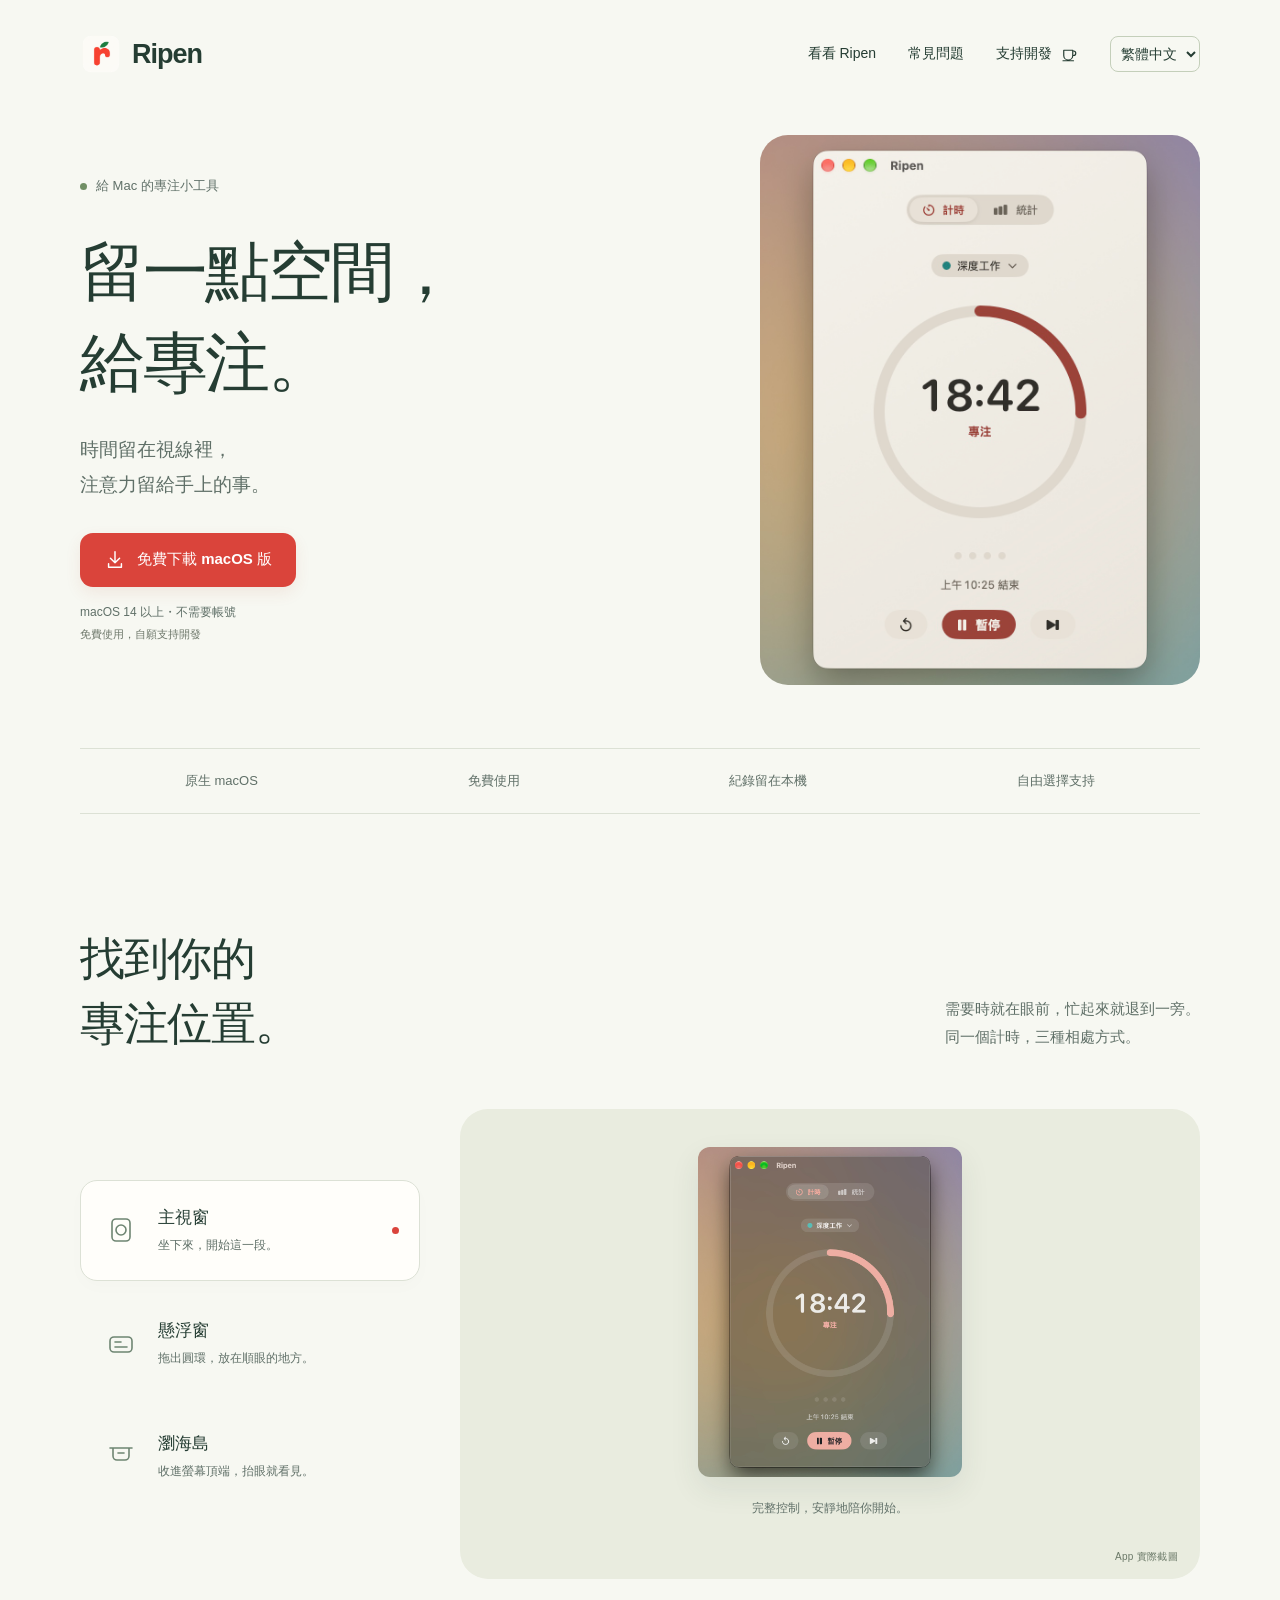
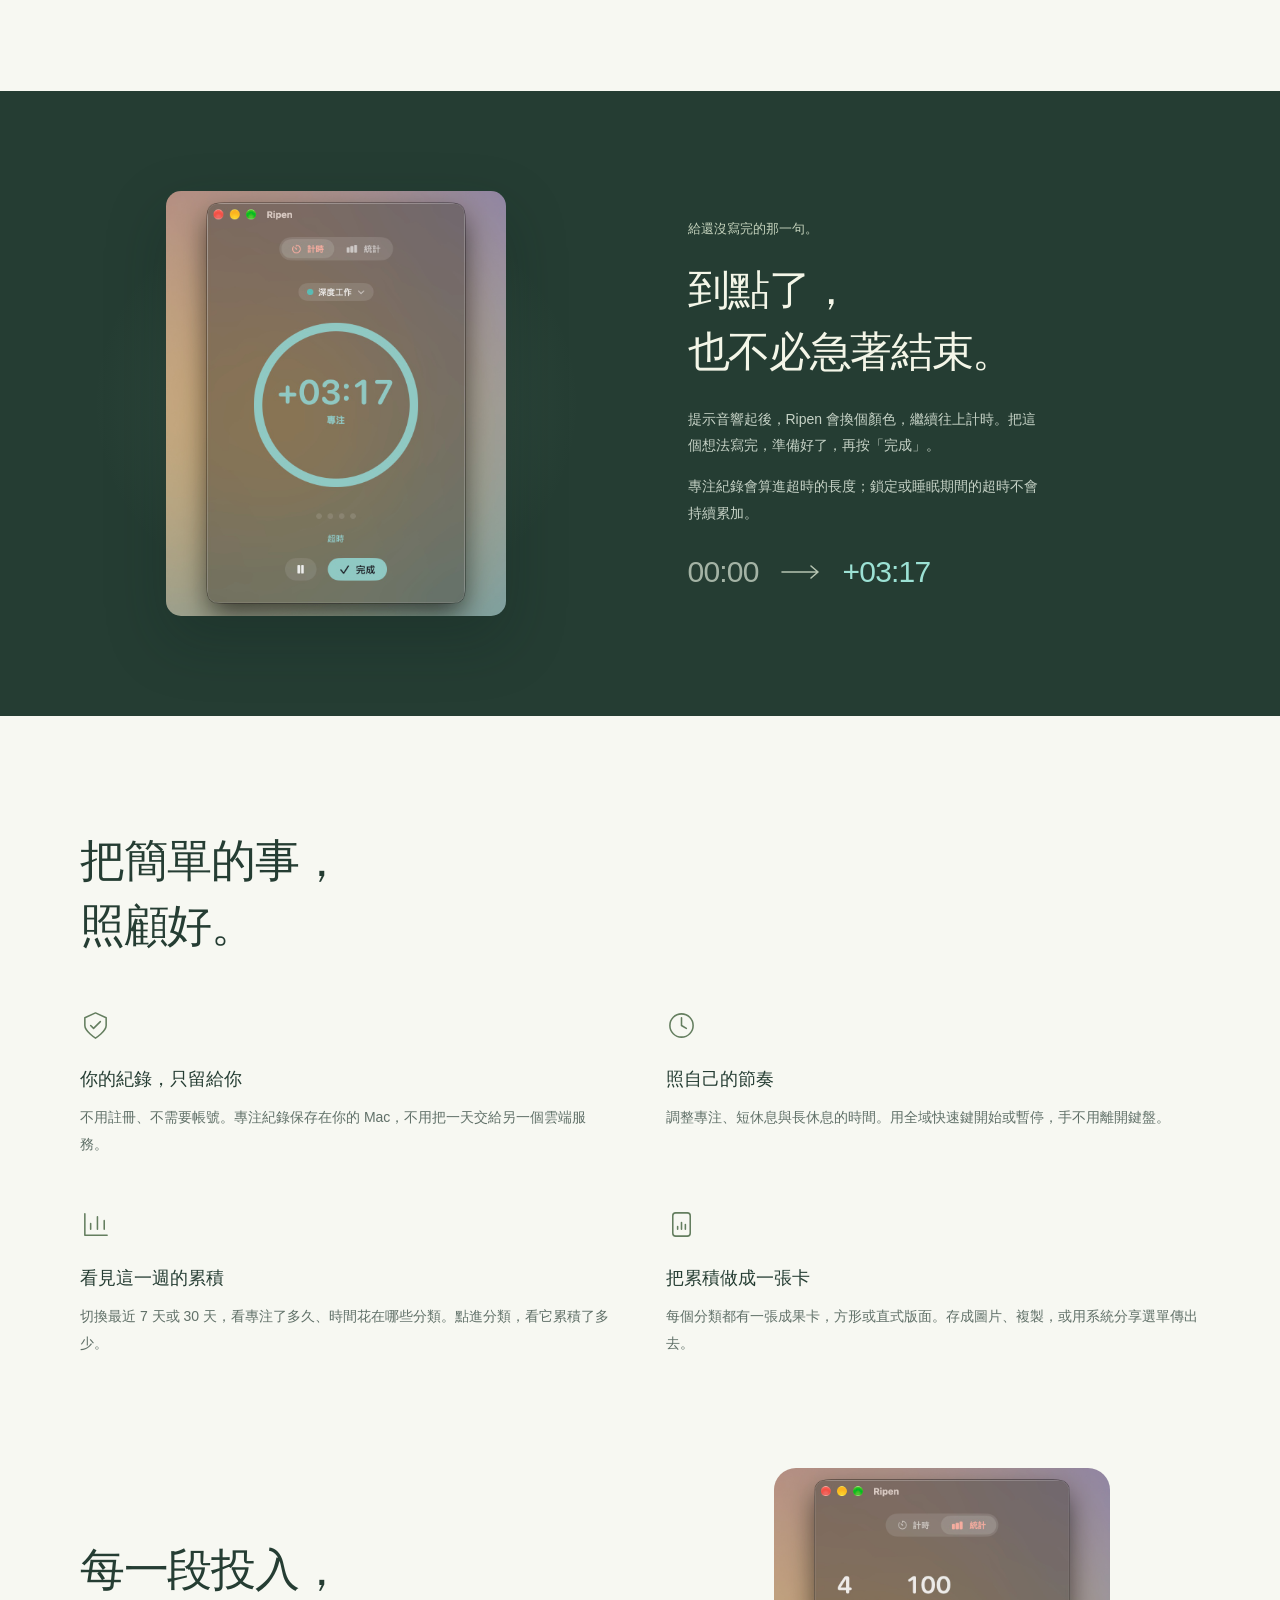
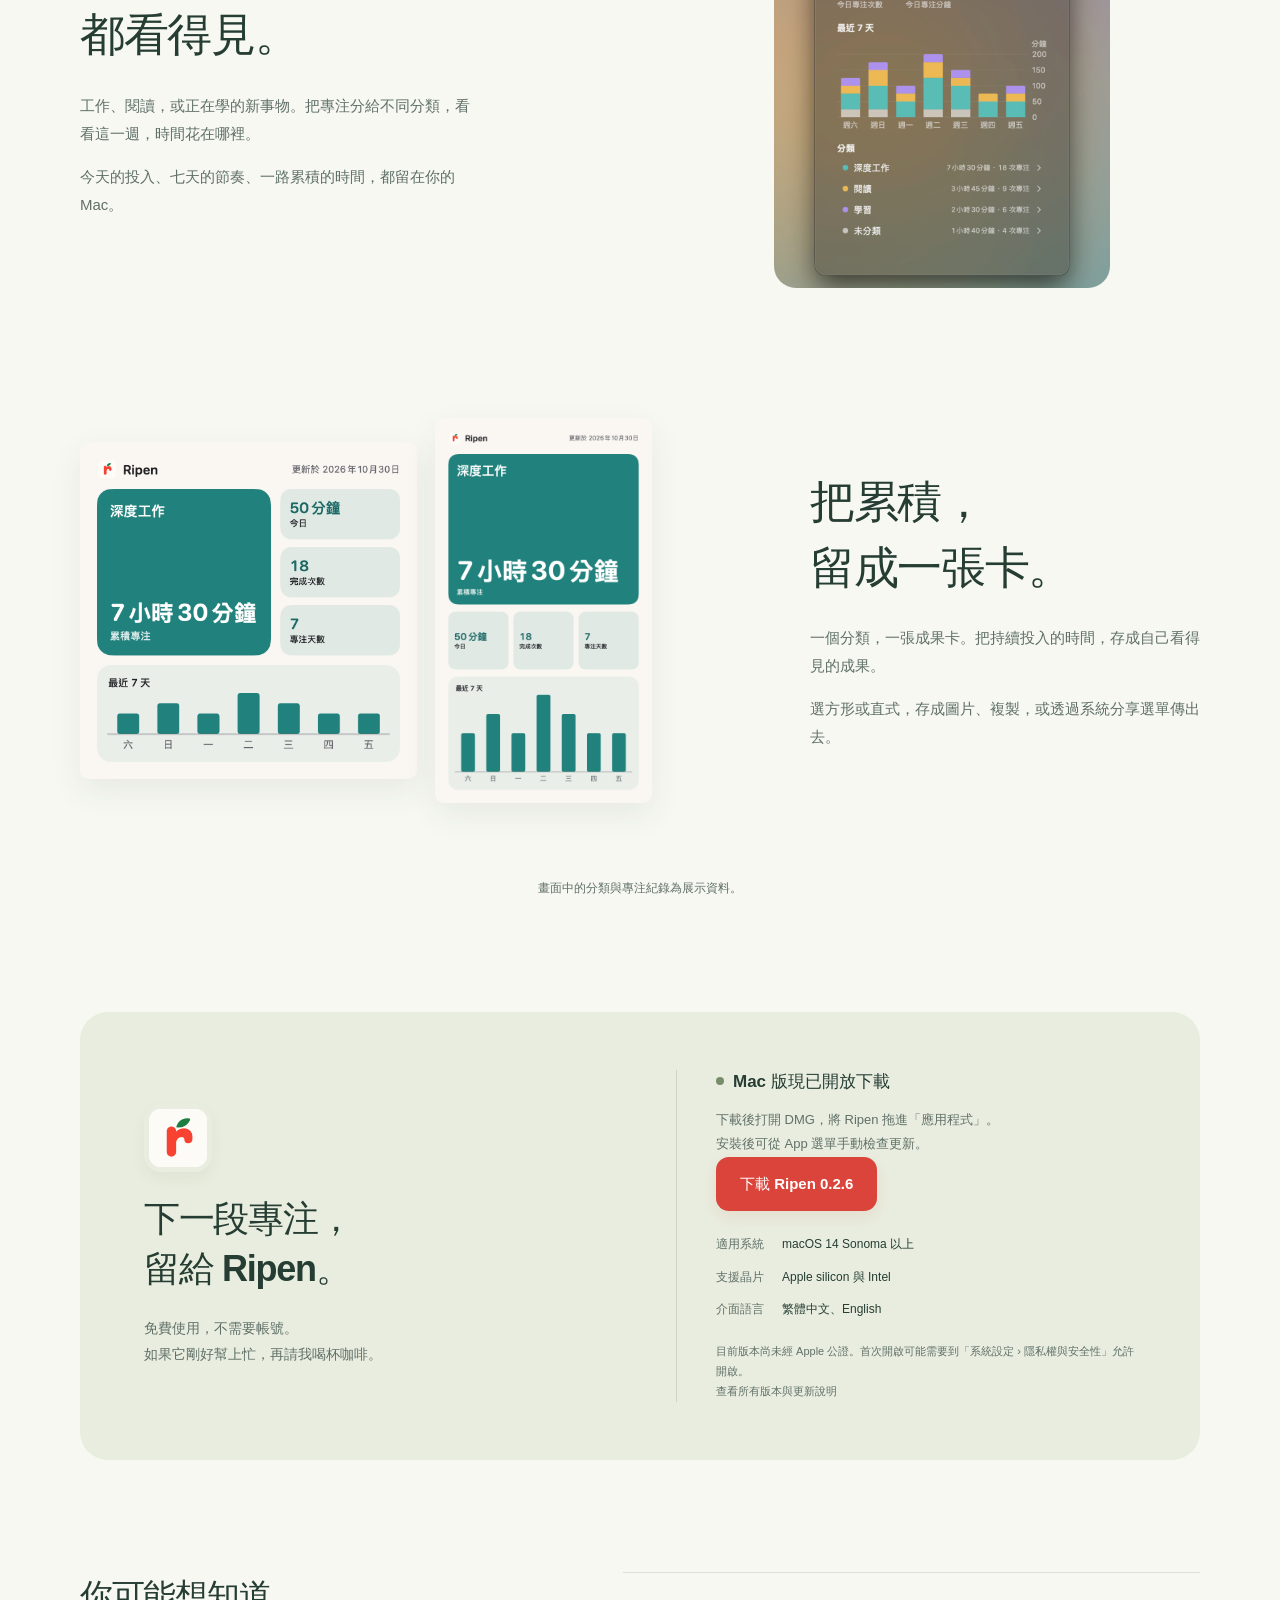
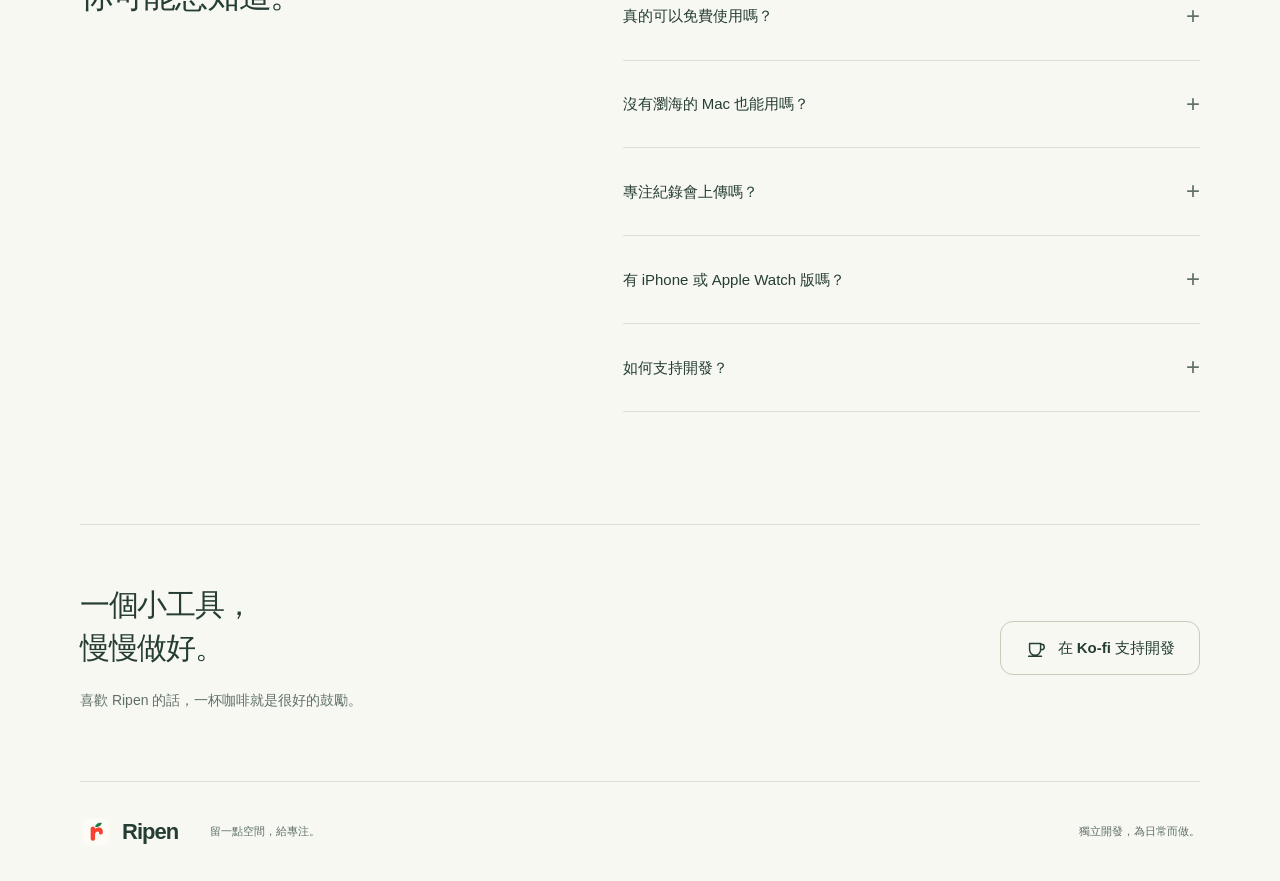
==== website/index.html @ 15fbf6da "chore: release 0.2.6" ====
<!doctype html>
<html lang="zh-Hant">
<head>
  <meta charset="utf-8">
  <meta name="viewport" content="width=device-width, initial-scale=1">
  <meta name="theme-color" content="#f7f8f2">
  <meta name="description" content="Ripen 是原生 macOS 番茄鐘。收進瀏海、拖成懸浮窗，到點後繼續專注。免費使用，不需要帳號，專注紀錄留在你的 Mac。">
  <title>Ripen — 留一點空間，給專注。</title>
  <link rel="icon" type="image/png" href="assets/app-icon.png">
  <link rel="stylesheet" href="styles.css">
  <script src="script.js" defer></script>
</head>
<body>
  <a class="skip-link" href="#main">跳至主要內容</a>
  <header class="site-header wrap">
    <a class="brand" href="#" aria-label="Ripen 首頁"><img src="assets/app-icon.png" alt="" width="42" height="42"><span>Ripen</span></a>
    <nav aria-label="主要導覽">
      <a href="#experience">看看 Ripen</a>
      <a href="#questions">常見問題</a>
      <a class="nav-support" href="https://ko-fi.com/latteine1217" target="_blank" rel="noopener noreferrer">支持開發<span class="sr-only">（另開分頁）</span><svg viewBox="0 0 24 24" aria-hidden="true"><path d="M5 7h12v7a6 6 0 0 1-12 0V7Zm12 1h1a3 3 0 1 1 0 6h-1M4 21h14"/></svg></a>
      <label class="language-picker" hidden><span class="sr-only">語言</span><select id="language-select" aria-label="語言"><option value="zh-Hant" lang="zh-Hant">繁體中文</option><option value="en" lang="en">English</option></select></label>
    </nav>
  </header>

  <main id="main">
    <section class="hero wrap" aria-labelledby="hero-title">
      <div class="hero-copy">
        <p class="availability"><span aria-hidden="true"></span>給 Mac 的專注小工具</p>
        <h1 id="hero-title">留一點空間，<br>給專注。</h1>
        <p class="hero-description">時間留在視線裡，<br>注意力留給手上的事。</p>
        <a class="button button-primary" href="#download"><svg viewBox="0 0 24 24" aria-hidden="true"><path d="M12 3v12m-5-5 5 5 5-5M5 16v4h14v-4"/></svg>免費下載 macOS 版</a>
        <p class="hero-note">macOS 14 以上・不需要帳號<br><span>免費使用，自願支持開發</span></p>
      </div>
      <div class="hero-scene" aria-label="Ripen 暖瓷白主視窗實際截圖">
        <img class="hero-app" src="assets/main-white.jpg" data-src-en="assets/en/main-white.jpg" width="960" height="1200" alt="Ripen 暖瓷白主視窗：圓環顯示剩餘專注時間，可暫停與切換階段" fetchpriority="high">
      </div>
    </section>

    <div class="quiet-facts wrap" aria-label="產品特色摘要">
      <span>原生 macOS</span><span>免費使用</span><span>紀錄留在本機</span><span>自由選擇支持</span>
    </div>

    <section class="experience wrap section-space" id="experience" aria-labelledby="experience-title">
      <div class="section-heading">
        <h2 id="experience-title">找到你的<br>專注位置。</h2>
        <p>需要時就在眼前，忙起來就退到一旁。<br>同一個計時，三種相處方式。</p>
      </div>
      <div class="mode-layout">
        <div class="mode-choices" role="tablist" aria-label="切換計時形態" aria-orientation="vertical">
          <button class="mode-tab" id="tab-main" type="button" role="tab" aria-selected="true" aria-controls="panel-main" tabindex="0"><span class="mode-symbol" aria-hidden="true"><svg viewBox="0 0 28 28"><rect x="5" y="3" width="18" height="22" rx="4"/><circle cx="14" cy="14" r="5"/></svg></span><span><strong>主視窗</strong><small>坐下來，開始這一段。</small></span><span class="tab-dot" aria-hidden="true"></span></button>
          <button class="mode-tab" id="tab-floating" type="button" role="tab" aria-selected="false" aria-controls="panel-floating" tabindex="-1"><span class="mode-symbol" aria-hidden="true"><svg viewBox="0 0 28 28"><rect x="3" y="7" width="22" height="15" rx="4"/><path d="M8 12h6m-6 5h12"/></svg></span><span><strong>懸浮窗</strong><small>拖出圓環，放在順眼的地方。</small></span><span class="tab-dot" aria-hidden="true"></span></button>
          <button class="mode-tab" id="tab-notch" type="button" role="tab" aria-selected="false" aria-controls="panel-notch" tabindex="-1"><span class="mode-symbol" aria-hidden="true"><svg viewBox="0 0 28 28"><path d="M3 5h22M6 5v8a4 4 0 0 0 4 4h8a4 4 0 0 0 4-4V5"/><path d="M11 10h6"/></svg></span><span><strong>瀏海島</strong><small>收進螢幕頂端，抬眼就看見。</small></span><span class="tab-dot" aria-hidden="true"></span></button>
        </div>
        <div class="mode-stage">
          <div class="mode-panel" id="panel-main" role="tabpanel" aria-labelledby="tab-main" tabindex="0"><img src="assets/main.jpg" data-src-en="assets/en/main.jpg" alt="Main window：主視窗圓環計時與暫停按鈕" width="960" height="1200" loading="lazy"><p>完整控制，安靜地陪你開始。</p></div>
          <div class="mode-panel" id="panel-floating" role="tabpanel" aria-labelledby="tab-floating" tabindex="0" hidden><img src="assets/floating.jpg" data-src-en="assets/en/floating.jpg" alt="Floating window：置頂懸浮窗顯示時間、進度與操作按鈕" width="880" height="640" loading="lazy"><p>永遠置頂，三種尺寸，記得你放的位置。</p></div>
          <div class="mode-panel" id="panel-notch" role="tabpanel" aria-labelledby="tab-notch" tabindex="0" hidden><img src="assets/notch.jpg" data-src-en="assets/en/notch.jpg" alt="Notch island：滑鼠移入後展開的瀏海島與計時控制" width="1600" height="440" loading="lazy"><p>移入展開控制，往下拉回主視窗。沒有瀏海也能用。</p></div>
          <span class="stage-label">App 實際截圖</span>
        </div>
      </div>
    </section>

    <section class="overtime-section" aria-labelledby="overtime-title">
      <div class="overtime-layout wrap">
        <div class="overtime-art"><img src="assets/overtime.jpg" data-src-en="assets/en/overtime.jpg" width="960" height="1200" alt="Overtime：專注到點後，以青綠色 +03:17 繼續計時" loading="lazy"></div>
        <div class="overtime-copy"><p class="small-note">給還沒寫完的那一句。</p><h2 id="overtime-title">到點了，<br>也不必急著結束。</h2><p>提示音響起後，Ripen 會換個顏色，繼續往上計時。把這個想法寫完，準備好了，再按「完成」。</p><p>專注紀錄會算進超時的長度；鎖定或睡眠期間的超時不會持續累加。</p><div class="overtime-example" aria-label="倒數到零後進入超時"><span>00:00</span><svg viewBox="0 0 40 16" aria-hidden="true"><path d="M1 8h36m-7-6 7 6-7 6"/></svg><span>+03:17</span></div></div>
      </div>
    </section>

    <section class="details-section wrap section-space" aria-labelledby="details-title">
      <h2 id="details-title">把簡單的事，<br>照顧好。</h2>
      <div class="detail-grid">
        <article><svg class="detail-icon" viewBox="0 0 32 32" aria-hidden="true"><path d="M16 3 5 8v8c0 6 11 13 11 13s11-7 11-13V8L16 3Z"/><path d="m11 16 3 3 7-7"/></svg><h3>你的紀錄，只留給你</h3><p>不用註冊、不需要帳號。專注紀錄保存在你的 Mac，不用把一天交給另一個雲端服務。</p></article>
        <article><svg class="detail-icon" viewBox="0 0 32 32" aria-hidden="true"><circle cx="16" cy="16" r="12"/><path d="M16 8v8l5 3"/></svg><h3>照自己的節奏</h3><p>調整專注、短休息與長休息的時間。用全域快速鍵開始或暫停，手不用離開鍵盤。</p></article>
        <article><svg class="detail-icon" viewBox="0 0 32 32" aria-hidden="true"><path d="M5 5v22h23M11 21v-6m7 6V8m7 13v-9"/></svg><h3>看見這一週的累積</h3><p>切換最近 7 天或 30 天，看專注了多久、時間花在哪些分類。點進分類，看它累積了多少。</p></article>
        <article><svg class="detail-icon" viewBox="0 0 32 32" aria-hidden="true"><rect x="7" y="4" width="18" height="24" rx="3"/><path d="M12 21v-3m4 3v-7m4 7v-5"/></svg><h3>把累積做成一張卡</h3><p>每個分類都有一張成果卡，方形或直式版面。存成圖片、複製，或用系統分享選單傳出去。</p></article>
      </div>
    </section>

    <section class="project-gallery wrap section-space" aria-labelledby="projects-title">
      <div class="project-story">
        <div class="story-copy">
          <h2 id="projects-title">每一段投入，<br>都看得見。</h2>
          <p>工作、閱讀，或正在學的新事物。把專注分給不同分類，看看這一週，時間花在哪裡。</p>
          <p>今天的投入、七天的節奏、一路累積的時間，都留在你的 Mac。</p>
        </div>
        <div class="statistics-scene"><img src="assets/stats.jpg" data-src-en="assets/en/stats.jpg" width="960" height="1200" loading="lazy" alt="分類統計：依代表色呈現最近七天的專注；展示資料"></div>
      </div>
      <div class="recap-story">
        <div class="recap-scene" aria-label="方形與直式成果卡">
          <img class="recap-square" src="assets/recap-square.png" data-src-en="assets/en/recap-square.png" width="1080" height="1080" loading="lazy" alt="方形分類成果卡；展示資料">
          <img class="recap-portrait" src="assets/recap-portrait.png" data-src-en="assets/en/recap-portrait.png" width="1080" height="1920" loading="lazy" alt="直式分類成果卡；展示資料">
        </div>
        <div class="story-copy">
          <h2>把累積，<br>留成一張卡。</h2>
          <p>一個分類，一張成果卡。把持續投入的時間，存成自己看得見的成果。</p>
          <p>選方形或直式，存成圖片、複製，或透過系統分享選單傳出去。</p>
        </div>
      </div>
      <p class="gallery-note">畫面中的分類與專注紀錄為展示資料。</p>
    </section>

    <section class="download-section wrap" id="download" aria-labelledby="download-title">
      <div><img class="download-icon" src="assets/app-icon.png" alt="" width="80" height="80" loading="lazy"><h2 id="download-title">下一段專注，<br>留給 Ripen。</h2><p>免費使用，不需要帳號。<br>如果它剛好幫上忙，再請我喝杯咖啡。</p></div>
      <div class="download-info"><div class="download-status"><span aria-hidden="true"></span>Mac 版現已開放下載</div><p>下載後打開 DMG，將 Ripen 拖進「應用程式」。<br>安裝後可從 App 選單手動檢查更新。</p><a class="button button-primary" href="https://github.com/latteine1217/ripen/releases/download/v0.2.6/Ripen-0.2.6.dmg">下載 Ripen 0.2.6</a><dl><div><dt>適用系統</dt><dd>macOS 14 Sonoma 以上</dd></div><div><dt>支援晶片</dt><dd>Apple silicon 與 Intel</dd></div><div><dt>介面語言</dt><dd>繁體中文、English</dd></div></dl><p class="install-note">目前版本尚未經 Apple 公證。首次開啟可能需要到「系統設定 › 隱私權與安全性」允許開啟。</p><p class="install-note"><a href="https://github.com/latteine1217/ripen/releases">查看所有版本與更新說明</a></p></div>
    </section>

    <section class="faq-section wrap section-space" id="questions" aria-labelledby="faq-title">
      <h2 id="faq-title">你可能想知道。</h2>
      <div class="faq-list">
        <details><summary>真的可以免費使用嗎？</summary><p>可以。目前 Mac 版免費使用，沒有試用倒數，也不用先付款。Ko-fi 是自願支持，不會影響你使用 App。</p></details>
        <details><summary>沒有瀏海的 Mac 也能用嗎？</summary><p>可以。瀏海島會顯示在螢幕頂端中央；你也可以使用主視窗或置頂懸浮窗。</p></details>
        <details><summary>專注紀錄會上傳嗎？</summary><p>不會，紀錄保存在你的 Mac。目前沒有跨裝置同步。App 只有在你按「檢查更新」時才會連網查詢與下載版本。</p></details>
        <details><summary>有 iPhone 或 Apple Watch 版嗎？</summary><p>目前只有 Mac 版，手機與手錶版尚未提供。</p></details>
        <details><summary>如何支持開發？</summary><p>如果 Ripen 讓你的工作日順了一點，可以透過 <a href="https://ko-fi.com/latteine1217" target="_blank" rel="noopener noreferrer">Ko-fi 自願支持<span class="sr-only">（另開分頁）</span></a>。不支持也能完整使用目前的免費版本。</p></details>
      </div>
    </section>

    <section class="support-section wrap" aria-labelledby="support-title"><div><h2 id="support-title">一個小工具，<br>慢慢做好。</h2><p>喜歡 Ripen 的話，一杯咖啡就是很好的鼓勵。</p></div><a class="button button-support" href="https://ko-fi.com/latteine1217" target="_blank" rel="noopener noreferrer"><svg viewBox="0 0 24 24" aria-hidden="true"><path d="M5 7h12v7a6 6 0 0 1-12 0V7Zm12 1h1a3 3 0 1 1 0 6h-1M4 21h14"/></svg>在 Ko-fi 支持開發<span class="sr-only">（另開分頁）</span></a></section>
  </main>

  <footer class="site-footer wrap"><a class="brand" href="#" aria-label="回到 Ripen 首頁"><img src="assets/app-icon.png" alt="" width="32" height="32"><span>Ripen</span></a><p>留一點空間，給專注。</p><span>獨立開發，為日常而做。</span></footer>
</body>
</html>
---- website/styles.css ----
:root{--paper:#f7f8f2;--ink:#253d33;--muted:#607068;--coral:#da443b;--coral-hover:#ba342d;--line:#dce1d5;--green:#e8eddf;--mint:#bbd9ca;--radius:28px;font-family:-apple-system,BlinkMacSystemFont,"PingFang TC","Microsoft JhengHei",sans-serif;color:var(--ink);background:var(--paper);font-synthesis:none;scroll-behavior:smooth;scroll-padding-top:32px}
*{box-sizing:border-box}body{margin:0}a{color:inherit;text-decoration:none}button{font:inherit}img{display:block;max-width:100%;height:auto}svg{width:22px;height:22px;fill:none;stroke:currentColor;stroke-width:1.6;stroke-linecap:round;stroke-linejoin:round;flex:none}button,a,summary{-webkit-tap-highlight-color:transparent}a:focus-visible,button:focus-visible,summary:focus-visible,[tabindex="0"]:focus-visible{outline:3px solid var(--coral);outline-offset:5px}h1,h2,h3,p{margin:0}p{line-height:1.9}h1,h2,h3{text-wrap:balance}h2{font-size:clamp(30px,3.6vw,45px);line-height:1.45;letter-spacing:-1.3px;font-weight:600}.wrap{width:min(1120px,calc(100% - 96px));margin-inline:auto}.section-space{padding-block:112px}.sr-only{position:absolute;width:1px;height:1px;padding:0;margin:-1px;overflow:hidden;clip-path:inset(50%);white-space:nowrap;border:0}.skip-link{position:fixed;left:20px;top:-100px;background:var(--ink);color:white;padding:12px 20px;z-index:10}.skip-link:focus{top:15px}
.site-header{height:108px;display:flex;align-items:center;justify-content:space-between}.brand{display:inline-flex;align-items:center;gap:10px}.brand img{border-radius:10px}.brand span{font-size:27px;font-weight:650;letter-spacing:-1px}.site-header nav{display:flex;gap:32px;align-items:center;font-size:14px}.site-header nav>a:hover{text-decoration:underline;text-underline-offset:5px}.nav-support{display:flex;align-items:center;gap:8px}.nav-support svg{width:18px;height:18px}
.hero{display:grid;grid-template-columns:1fr 1.16fr;min-height:640px;align-items:center;padding-block:26px 62px;gap:44px}.availability{display:flex;align-items:center;gap:9px;font-size:13px;color:var(--muted);margin-bottom:27px}.availability>span{width:7px;height:7px;border-radius:50%;background:#718f65}.hero h1{font-size:clamp(42px,5.1vw,66px);font-weight:600;line-height:1.4;letter-spacing:-2.5px}.hero-description{font-size:19px;color:var(--muted);margin:24px 0 30px;line-height:1.85}.button{display:inline-flex;align-items:center;justify-content:center;gap:11px;min-height:54px;padding:15px 24px;border-radius:13px;font-size:15px;font-weight:550;transition:background .15s,transform .15s}.button:hover{transform:translateY(-2px)}.button-primary{background:var(--coral);color:white;box-shadow:0 6px 16px #b3463018}.button-primary:hover{background:var(--coral-hover)}.hero-note{font-size:12px;color:var(--muted);margin-top:14px;line-height:1.9}.hero-note span{font-size:11px;color:#6e786b}.hero-scene{width:min(100%,440px);aspect-ratio:4/5;position:relative;display:flex;align-items:center;justify-content:center;justify-self:end;overflow:hidden;border-radius:28px}.hero-app{width:100%;position:relative}.quiet-facts{border-block:1px solid var(--line);display:flex;justify-content:space-around;padding:23px 0;color:var(--muted);font-size:13px}
.section-heading{display:flex;align-items:flex-end;justify-content:space-between;gap:30px;margin-bottom:52px}.section-heading p{color:var(--muted);font-size:15px;margin-bottom:5px}.mode-layout{display:grid;grid-template-columns:340px 1fr;gap:40px;align-items:center}.mode-choices{display:grid;gap:12px}.mode-tab{display:flex;align-items:center;gap:17px;width:100%;padding:25px 20px;text-align:left;border:1px solid transparent;border-radius:17px;background:transparent;color:var(--ink);cursor:pointer}.mode-tab:hover{background:#ecefe5}.mode-tab[aria-selected="true"]{background:#fffefa;border-color:var(--line);box-shadow:0 6px 18px #293c3b04}.mode-symbol{display:grid;place-items:center;width:40px;height:40px;color:#6e8572}.mode-symbol svg{width:28px;height:28px}.mode-tab strong{font-size:17px;font-weight:600;display:block;margin-bottom:7px}.mode-tab small{font-size:12px;color:var(--muted);line-height:1.6;display:block}.tab-dot{margin-left:auto;min-width:7px;height:7px;border-radius:50%;background:var(--coral);opacity:0}.mode-tab[aria-selected="true"] .tab-dot{opacity:1}.mode-stage{height:470px;position:relative;border-radius:var(--radius);background:#e9ecdf;overflow:hidden}.mode-panel{height:100%;display:flex;flex-direction:column;align-items:center;justify-content:center;padding:32px 24px 52px;gap:20px}.mode-panel[hidden]{display:none}.mode-panel img{object-fit:contain;border-radius:12px;box-shadow:0 12px 30px #29413517;max-height:330px;width:auto;max-width:100%}.mode-panel p{font-size:12px;color:var(--muted);text-align:center}.stage-label{position:absolute;right:22px;bottom:15px;color:#6b7968;font-size:10px;letter-spacing:.3px}
.overtime-section{background:var(--ink);color:#f4f6e8}.overtime-layout{display:grid;grid-template-columns:1fr 1fr;align-items:center;gap:95px;padding-block:85px;overflow:hidden}.overtime-art{display:flex;justify-content:center;position:relative;padding-block:15px}.overtime-art:before{content:"";position:absolute;inset:0;background:radial-gradient(ellipse,#92c1a82a,transparent 67%)}.overtime-art img{width:340px;border-radius:15px;box-shadow:0 24px 60px #0c201c40;position:relative}.small-note{font-size:13px;color:#c5d3bd;margin-bottom:18px}.overtime-copy h2{font-size:clamp(30px,3.3vw,43px);margin-bottom:24px}.overtime-copy>p:not(.small-note){font-size:14px;color:#c6d2c6;margin-top:14px;max-width:360px}.overtime-example{display:flex;align-items:center;gap:22px;font-variant-numeric:tabular-nums;margin-top:29px;font-size:30px;letter-spacing:-.8px}.overtime-example>span:first-child{color:#a4b3a5}.overtime-example>span:last-child{color:#9ce1d4}.overtime-example svg{width:40px;height:16px;color:#b5c3b1}
.details-section h2{margin-bottom:52px}.detail-grid{display:grid;grid-template-columns:repeat(2,1fr);gap:52px}.detail-icon{width:31px;height:31px;margin-bottom:22px;color:#647e5f}.detail-grid h3{font-size:18px;font-weight:600;margin-bottom:13px}.detail-grid p{color:var(--muted);font-size:14px}
.download-section{padding:58px 64px;background:#e9eddf;border-radius:var(--radius);display:grid;grid-template-columns:1fr 1fr;gap:72px;align-items:center;scroll-margin-top:28px}.download-icon{width:68px;height:68px;border-radius:17px;box-shadow:0 7px 15px #35442e0d;margin-bottom:22px}.download-section h2{font-size:36px;line-height:1.4;margin-bottom:20px}.download-section>div>p{color:var(--muted);font-size:14px}.download-info{border-left:1px solid #ced6c3;padding-left:39px}.download-status{font-size:17px;font-weight:600;display:flex;align-items:center;gap:9px;margin-bottom:15px}.download-status>span{background:#798d68;width:8px;height:8px;border-radius:50%}.download-info>p{font-size:13px!important}.download-info dl{margin:23px 0;font-size:12px}.download-info dl>div{display:flex;gap:18px;margin-top:12px;line-height:1.7}.download-info dt{color:var(--muted);flex:none}.download-info dd{margin:0}.download-info .install-note{font-size:11px!important;line-height:1.8}
.faq-section{display:grid;grid-template-columns:.9fr 1.1fr;gap:70px}.faq-section h2{font-size:33px}.faq-list details{border-bottom:1px solid var(--line)}.faq-list details:first-child{border-top:1px solid var(--line)}summary{list-style:none;cursor:pointer;display:flex;justify-content:space-between;align-items:center;gap:18px;padding:23px 0;font-size:15px;line-height:1.7}summary::-webkit-details-marker{display:none}summary:after{content:"+";font-size:24px;font-weight:300;color:var(--muted)}details[open] summary:after{content:"−"}.faq-list details p{font-size:14px;color:var(--muted);padding-bottom:24px;max-width:450px}.faq-list details a{text-decoration:underline;text-underline-offset:4px}.support-section{display:flex;align-items:center;justify-content:space-between;gap:32px;border-top:1px solid var(--line);padding-block:58px 68px}.support-section h2{font-size:30px}.support-section p{font-size:14px;color:var(--muted);margin-top:17px}.button-support{border:1px solid #c4cfba;background:transparent;white-space:nowrap}.button-support:hover{background:var(--green)}.site-footer{display:flex;align-items:center;gap:32px;border-top:1px solid var(--line);min-height:100px}.site-footer .brand span{font-size:22px}.site-footer p,.site-footer>span{color:var(--muted);font-size:11px}.site-footer>span{margin-left:auto}
@media(min-width:1440px){.hero{min-height:720px;gap:70px}}
@media(max-width:960px){.wrap{width:calc(100% - 56px)}.hero{gap:22px;min-height:580px}.hero-scene{max-width:380px}.hero h1{font-size:47px}.mode-layout{grid-template-columns:280px 1fr;gap:24px}.mode-tab{padding:22px 13px;gap:9px}.mode-stage{height:430px}.mode-panel img{max-height:300px}.overtime-layout{gap:45px}.detail-grid{gap:26px}.download-section{padding:42px;gap:32px}.download-info{padding-left:28px}.faq-section{gap:36px}.section-space{padding-block:86px}}
@media(max-width:680px){.wrap{width:calc(100% - 40px)}.site-header{height:86px}.site-header nav{gap:18px;font-size:12px}.site-header nav>a:first-child{display:none}.brand span{font-size:24px}.brand img{width:36px;height:36px}.nav-support svg{display:none}.hero{grid-template-columns:1fr;padding-top:26px;padding-bottom:34px;gap:31px}.hero-copy{text-align:center}.availability{justify-content:center;font-size:12px;margin-bottom:20px}.hero h1{font-size:45px;letter-spacing:-2px;line-height:1.45}.hero-description{font-size:16px;margin:18px 0 23px}.hero-note{font-size:11px;margin-top:12px}.hero-scene{width:min(360px,100%);margin-inline:auto;justify-self:center}.quiet-facts{display:grid;grid-template-columns:1fr 1fr;gap:17px 10px;text-align:center;font-size:12px;padding-block:22px}.section-space{padding-block:66px}.section-heading{display:block;margin-bottom:30px}.section-heading h2{font-size:32px}.section-heading p{margin-top:19px;font-size:13px}.mode-layout{grid-template-columns:1fr;gap:20px}.mode-choices{display:flex;gap:7px}.mode-tab{flex:1;justify-content:center;padding:16px 5px;gap:0}.mode-tab strong{font-size:14px;margin:0}.mode-tab small,.mode-symbol,.tab-dot{display:none}.mode-stage{height:410px}.mode-panel{padding:25px 16px 44px;gap:17px}.mode-panel img{max-height:300px}.mode-panel p{font-size:11px}.overtime-layout{grid-template-columns:1fr;padding-block:58px;gap:39px}.overtime-copy{grid-row:1}.overtime-copy h2{font-size:33px}.overtime-copy>p:not(.small-note){max-width:none}.overtime-art img{width:min(100%,300px)}.overtime-example{font-size:28px}.detail-grid{grid-template-columns:1fr;gap:32px}.details-section h2{font-size:32px;margin-bottom:35px}.detail-grid article{display:grid;grid-template-columns:37px 1fr;gap:8px 16px}.detail-icon{grid-row:1/3;margin:0;width:28px;height:28px}.detail-grid h3{font-size:17px;margin:0;align-self:center}.detail-grid p{font-size:13px;grid-column:2}.download-section{grid-template-columns:1fr;padding:30px 25px;gap:28px;border-radius:22px}.download-section h2{font-size:32px}.download-info{border-left:0;border-top:1px solid #ced6c3;padding:27px 0 0}.download-info>p{font-size:12px!important}.download-info dl>div{gap:16px}.faq-section{grid-template-columns:1fr;gap:30px}.faq-section h2{font-size:30px}summary{font-size:14px;padding-block:21px}.faq-list details p{font-size:13px}.support-section{display:block;padding-block:38px 45px}.support-section h2{font-size:29px}.support-section p{font-size:13px}.button-support{margin-top:25px;font-size:14px}.site-footer{gap:16px;flex-wrap:wrap;padding-block:24px;min-height:0}.site-footer .brand img{width:29px;height:29px}.site-footer>span{margin-left:0;width:100%;padding-left:39px}.site-footer p{font-size:10px}}
@media(prefers-reduced-motion:reduce){:root{scroll-behavior:auto}.button{transition:none}.button:hover{transform:none}}

.language-picker:not([hidden]){display:inline-flex;align-items:center}.language-picker select{font:inherit;color:var(--ink);background:transparent;border:1px solid #c4cfba;border-radius:8px;padding:8px 6px;cursor:pointer;max-width:125px}.language-picker select:focus-visible{outline:3px solid var(--coral);outline-offset:5px}
@media(max-width:680px){.site-header{height:auto;min-height:86px;gap:12px;flex-wrap:wrap;padding-block:18px}.site-header nav{gap:12px;flex-wrap:wrap}.language-picker select{max-width:110px}html[lang="en"] .mode-tab strong{font-size:12px}html[lang="en"] .hero h1{font-size:42px}}

.project-gallery{padding-top:0}.project-story,.recap-story{display:grid;grid-template-columns:minmax(0,1fr) minmax(0,1fr);align-items:center;gap:88px}.story-copy{max-width:390px}.story-copy h2{margin-bottom:24px}.story-copy p{font-size:15px;color:var(--muted);margin-top:14px}.statistics-scene{display:flex;justify-content:center}.statistics-scene img{width:336px;border-radius:22px}.recap-story{grid-template-columns:minmax(0,1.2fr) minmax(0,1fr);gap:72px;margin-top:100px}.recap-story .story-copy{justify-self:end}.recap-scene{display:flex;align-items:center;gap:18px;padding:30px 0;min-width:0}.recap-scene img{min-width:0;border-radius:9px;box-shadow:0 12px 32px #253d3314}.recap-square{width:59%}.recap-portrait{width:calc(41% - 18px)}.gallery-note{margin-top:44px;text-align:center;font-size:12px;color:var(--muted)}
@media(max-width:960px){.project-story{gap:40px}.recap-story{gap:40px;margin-top:72px}.statistics-scene img{width:300px}.story-copy p{font-size:14px}.recap-scene{gap:12px}.recap-portrait{width:calc(41% - 12px)}}
@media(max-width:680px){.project-story,.recap-story{grid-template-columns:1fr;gap:30px}.story-copy{max-width:none}.story-copy h2{font-size:32px;margin-bottom:20px}.story-copy p{font-size:14px}.statistics-scene img{width:min(100%,320px)}.recap-story{margin-top:64px}.recap-story .story-copy{grid-row:1;justify-self:stretch}.recap-scene{padding:8px 0 18px;max-width:440px;width:100%;margin-inline:auto}.gallery-note{margin-top:24px;font-size:11px}}
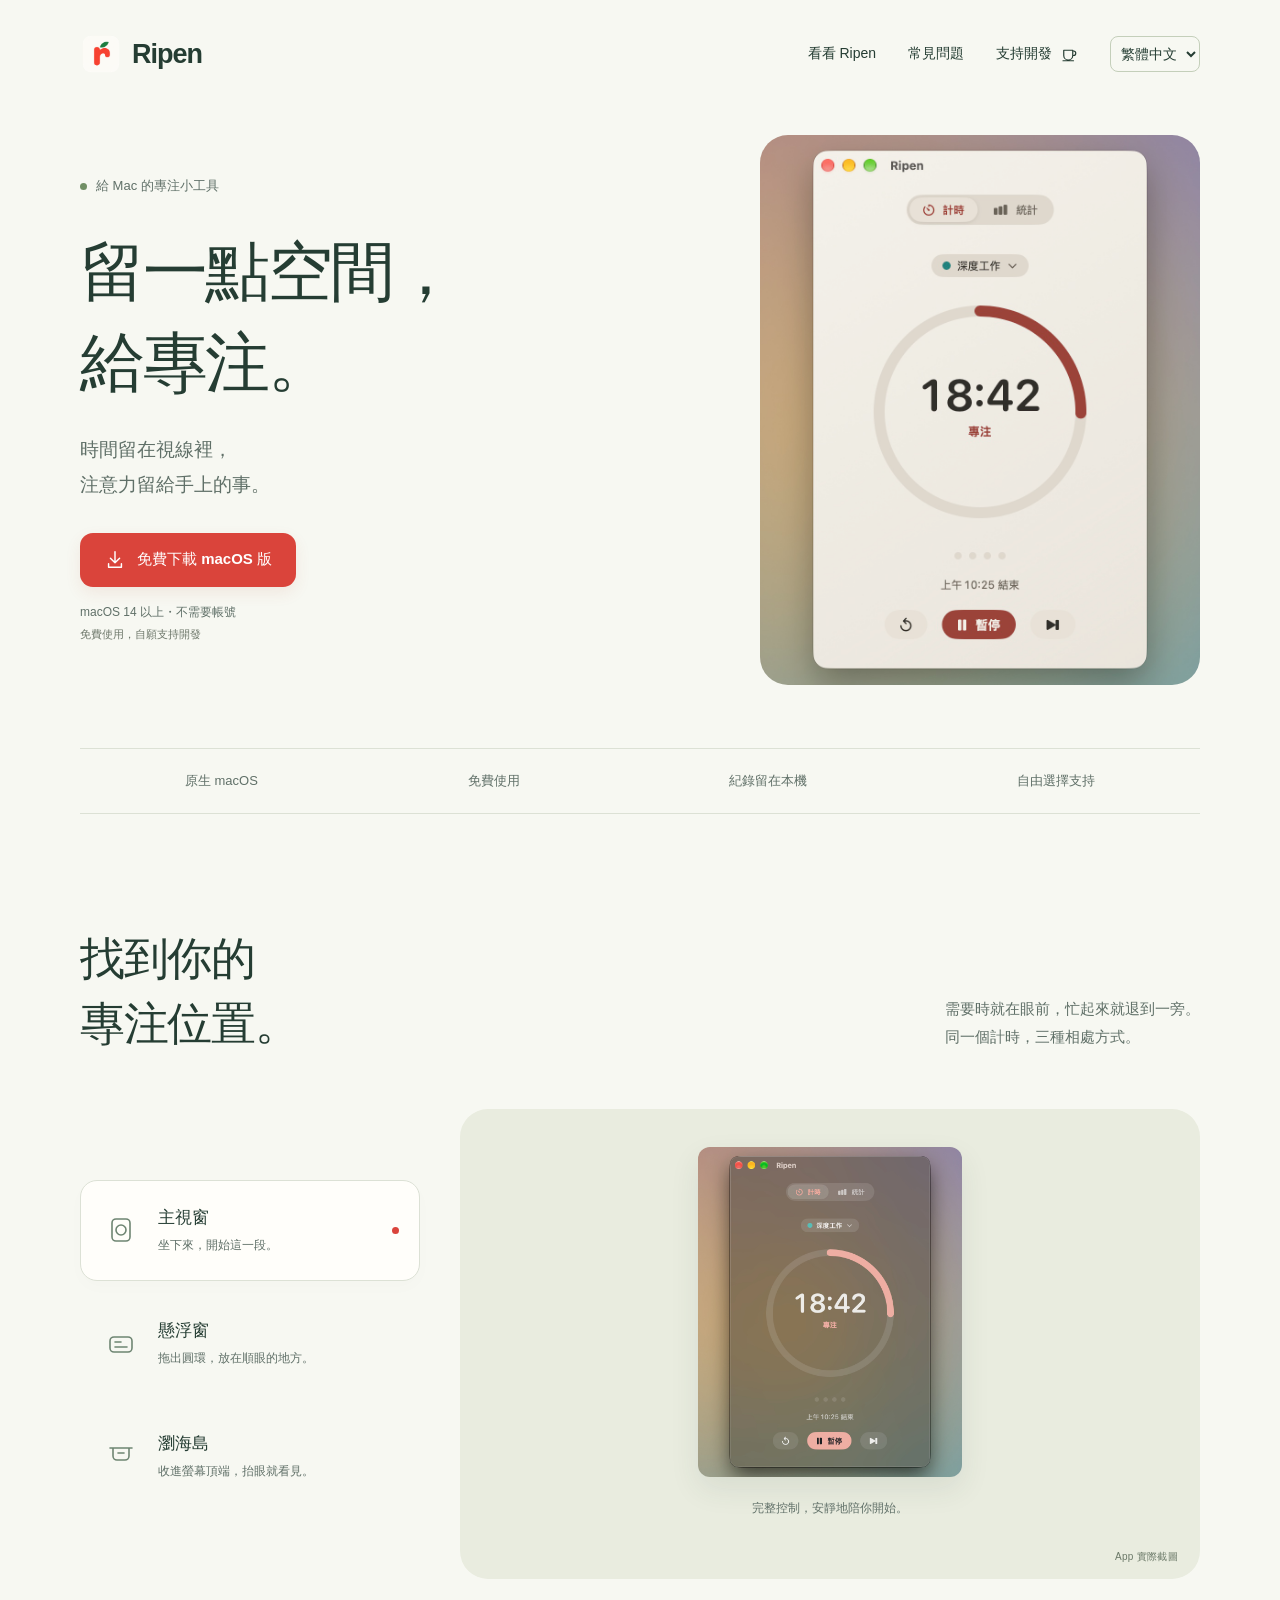
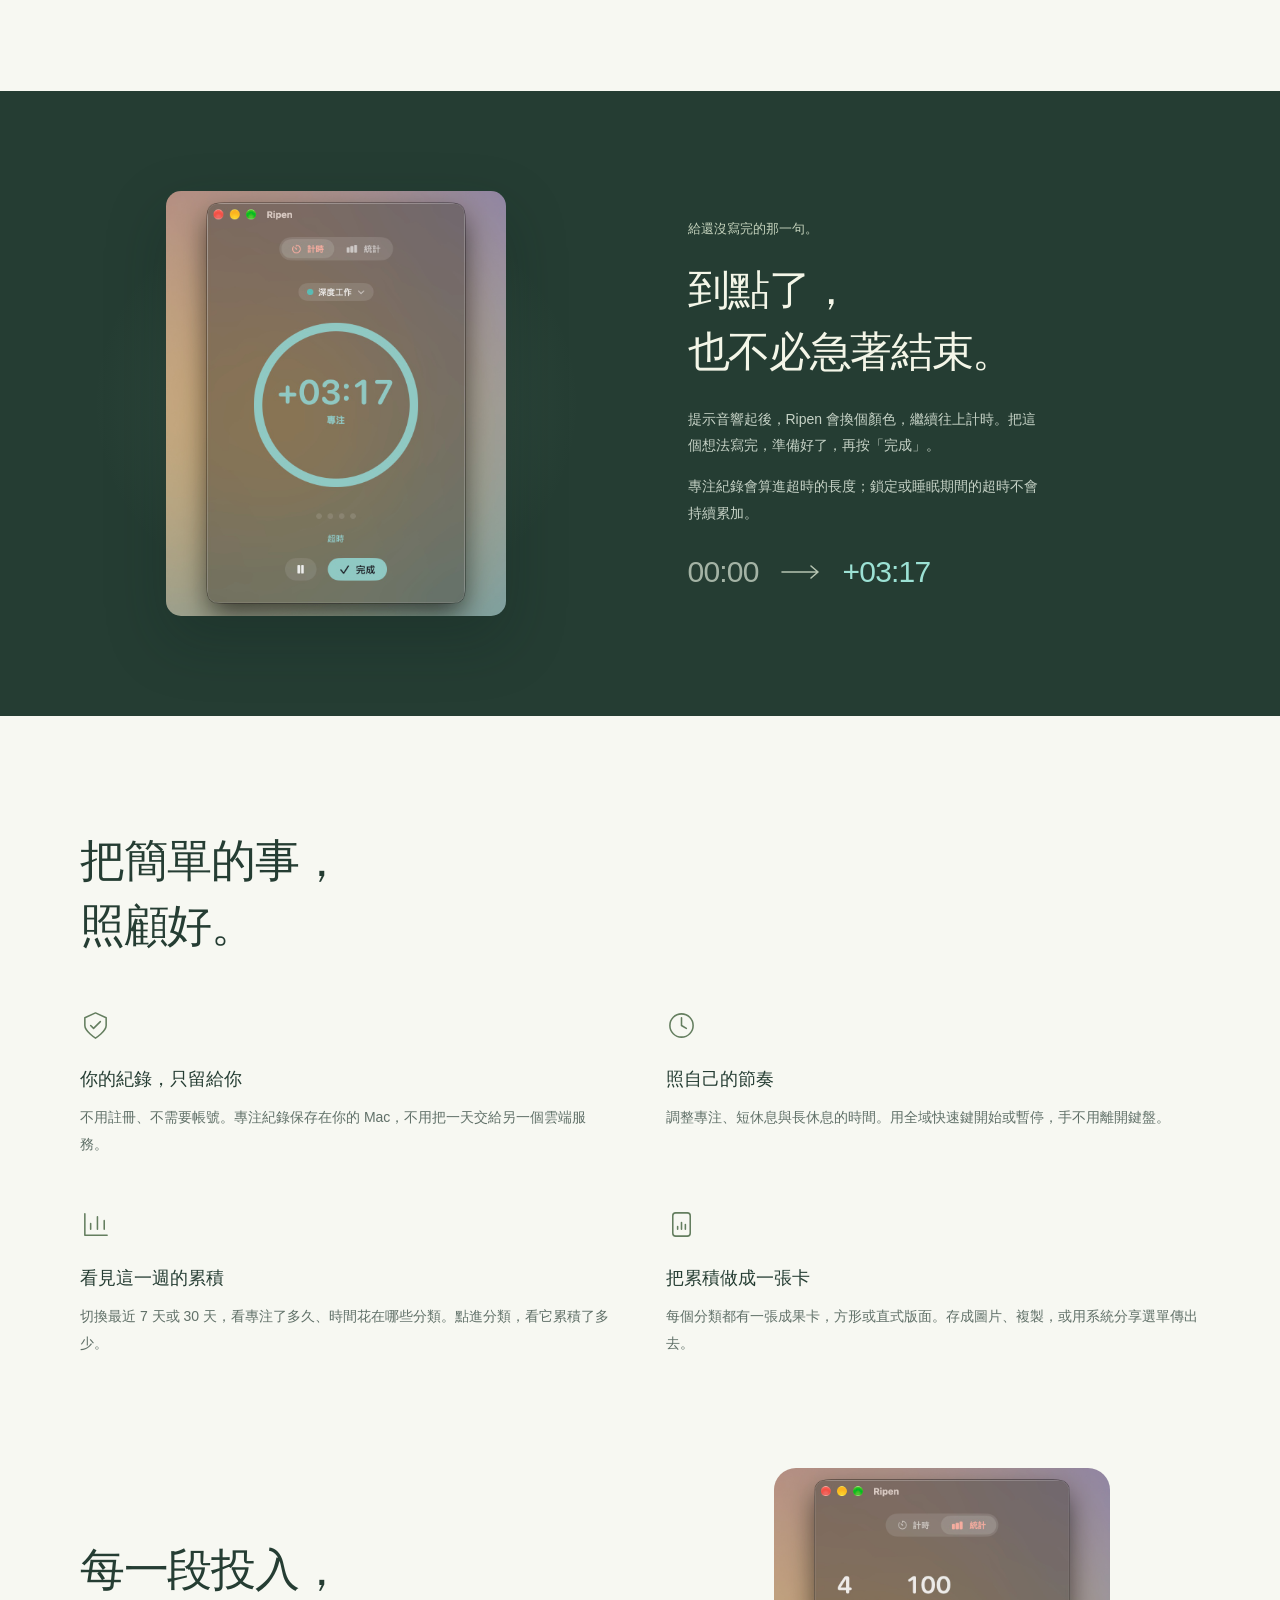
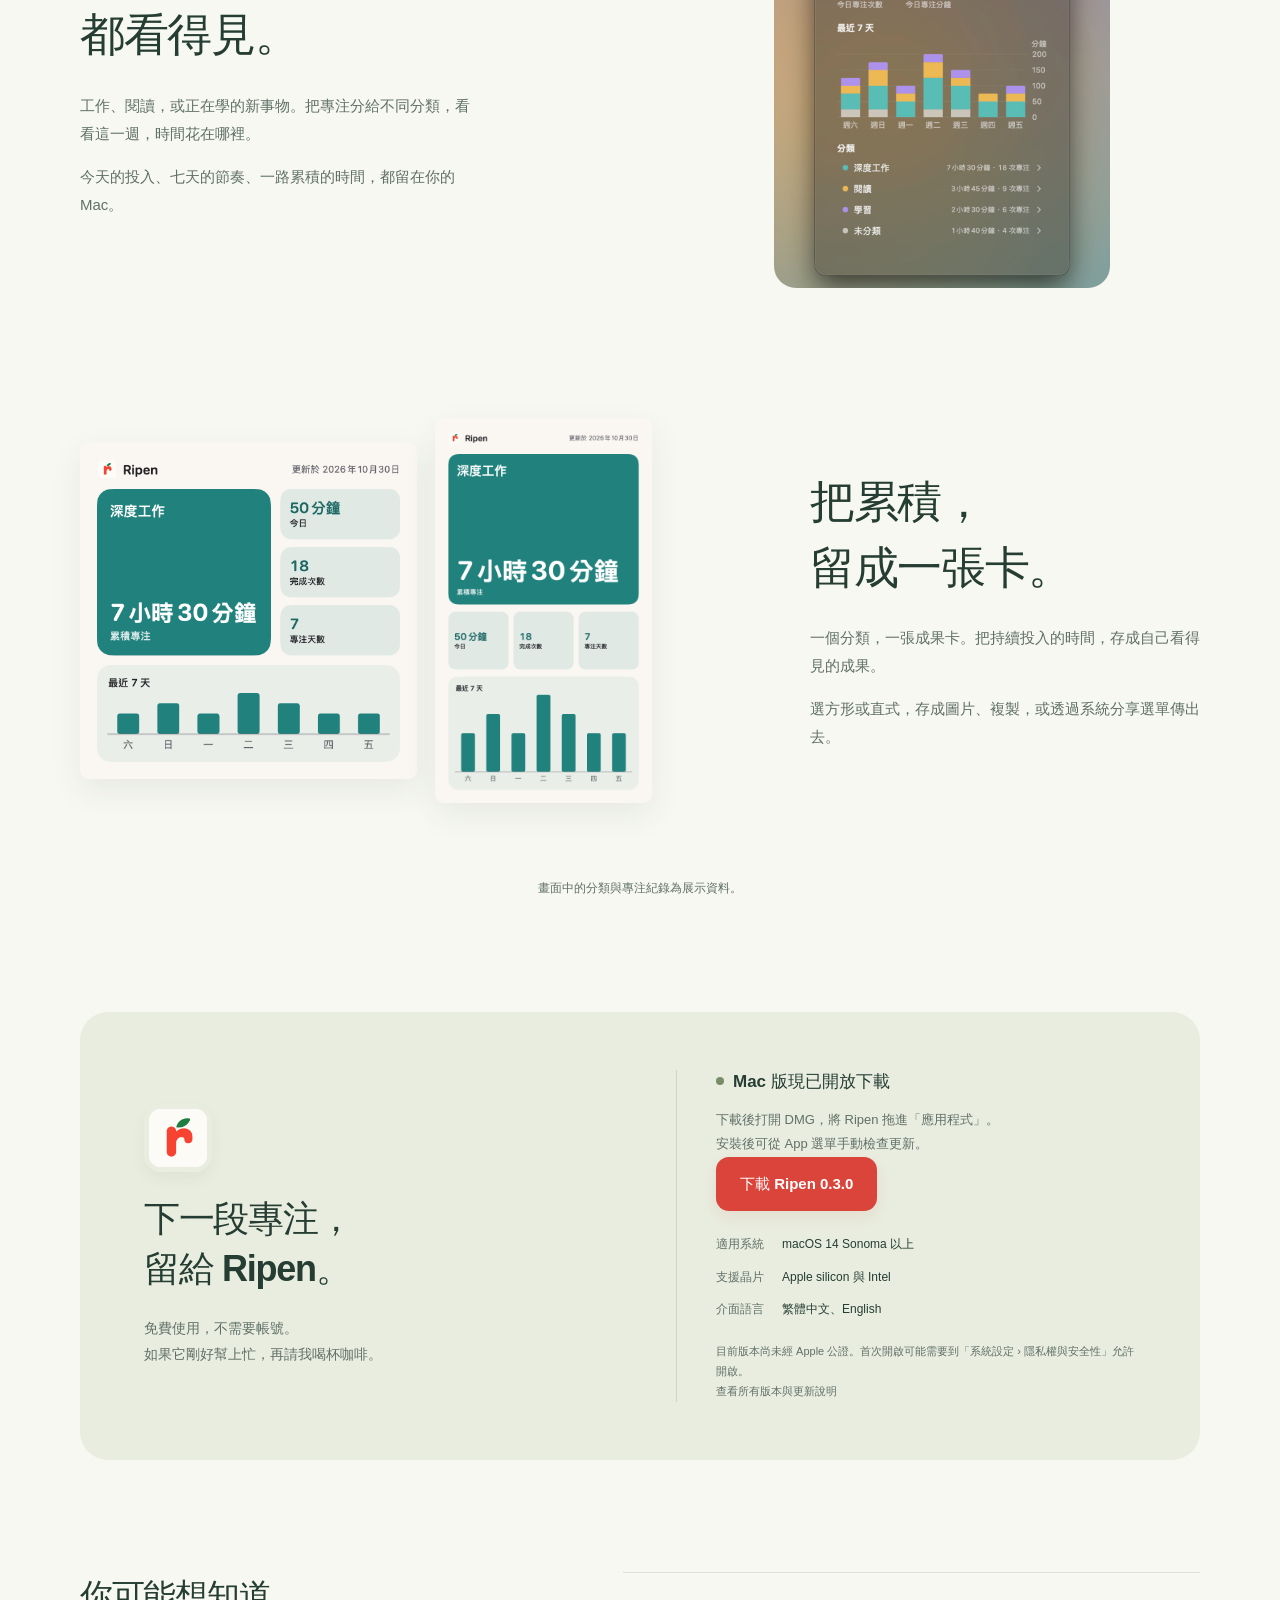
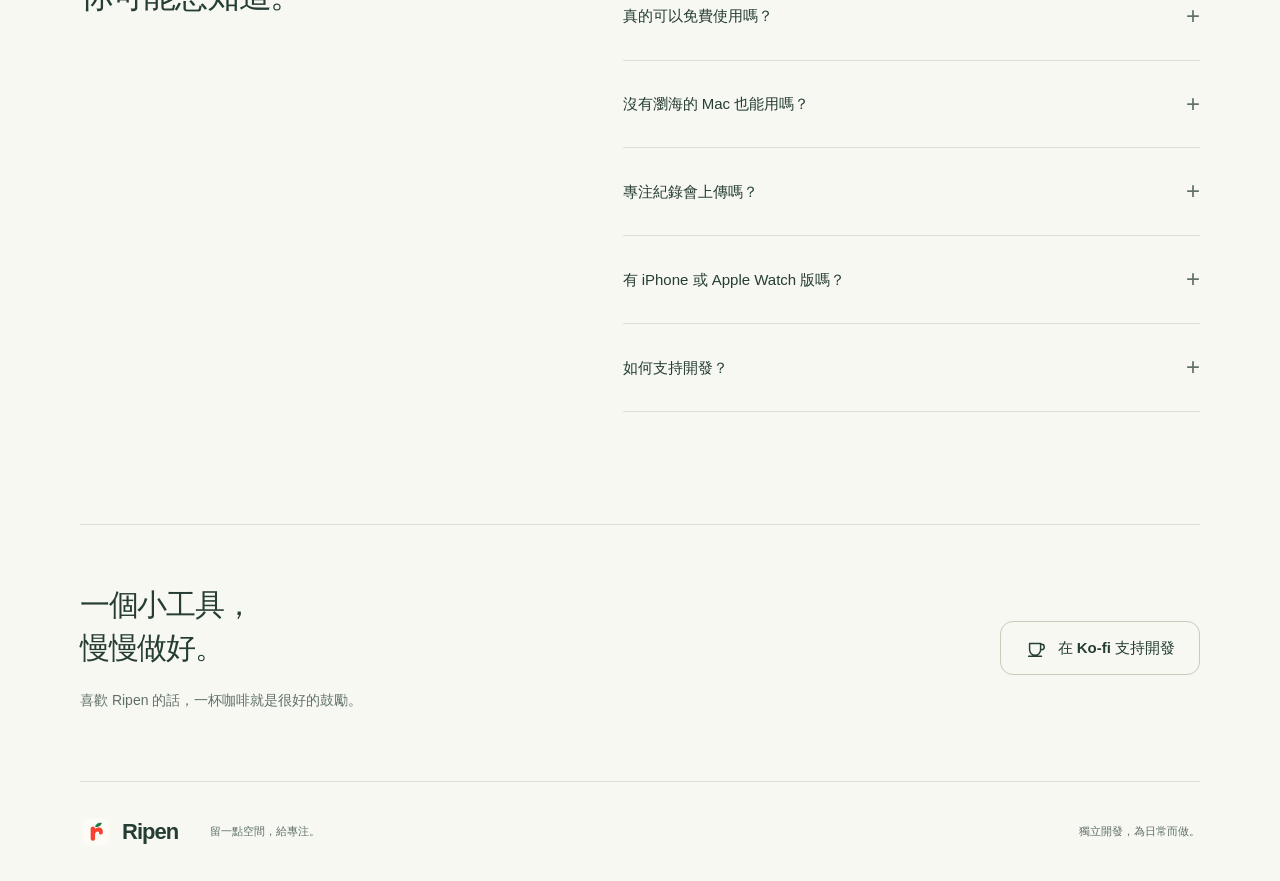
==== commit 27d9b3c4: "chore: release 0.3.0" ====
--- a/website/index.html
+++ b/website/index.html
@@ -102,7 +102,7 @@
 
     <section class="download-section wrap" id="download" aria-labelledby="download-title">
       <div><img class="download-icon" src="assets/app-icon.png" alt="" width="80" height="80" loading="lazy"><h2 id="download-title">下一段專注，<br>留給 Ripen。</h2><p>免費使用，不需要帳號。<br>如果它剛好幫上忙，再請我喝杯咖啡。</p></div>
-      <div class="download-info"><div class="download-status"><span aria-hidden="true"></span>Mac 版現已開放下載</div><p>下載後打開 DMG，將 Ripen 拖進「應用程式」。<br>安裝後可從 App 選單手動檢查更新。</p><a class="button button-primary" href="https://github.com/latteine1217/ripen/releases/download/v0.2.6/Ripen-0.2.6.dmg">下載 Ripen 0.2.6</a><dl><div><dt>適用系統</dt><dd>macOS 14 Sonoma 以上</dd></div><div><dt>支援晶片</dt><dd>Apple silicon 與 Intel</dd></div><div><dt>介面語言</dt><dd>繁體中文、English</dd></div></dl><p class="install-note">目前版本尚未經 Apple 公證。首次開啟可能需要到「系統設定 › 隱私權與安全性」允許開啟。</p><p class="install-note"><a href="https://github.com/latteine1217/ripen/releases">查看所有版本與更新說明</a></p></div>
+      <div class="download-info"><div class="download-status"><span aria-hidden="true"></span>Mac 版現已開放下載</div><p>下載後打開 DMG，將 Ripen 拖進「應用程式」。<br>安裝後可從 App 選單手動檢查更新。</p><a class="button button-primary" href="https://github.com/latteine1217/ripen/releases/download/v0.3.0/Ripen-0.3.0.dmg">下載 Ripen 0.3.0</a><dl><div><dt>適用系統</dt><dd>macOS 14 Sonoma 以上</dd></div><div><dt>支援晶片</dt><dd>Apple silicon 與 Intel</dd></div><div><dt>介面語言</dt><dd>繁體中文、English</dd></div></dl><p class="install-note">目前版本尚未經 Apple 公證。首次開啟可能需要到「系統設定 › 隱私權與安全性」允許開啟。</p><p class="install-note"><a href="https://github.com/latteine1217/ripen/releases">查看所有版本與更新說明</a></p></div>
     </section>
 
     <section class="faq-section wrap section-space" id="questions" aria-labelledby="faq-title">
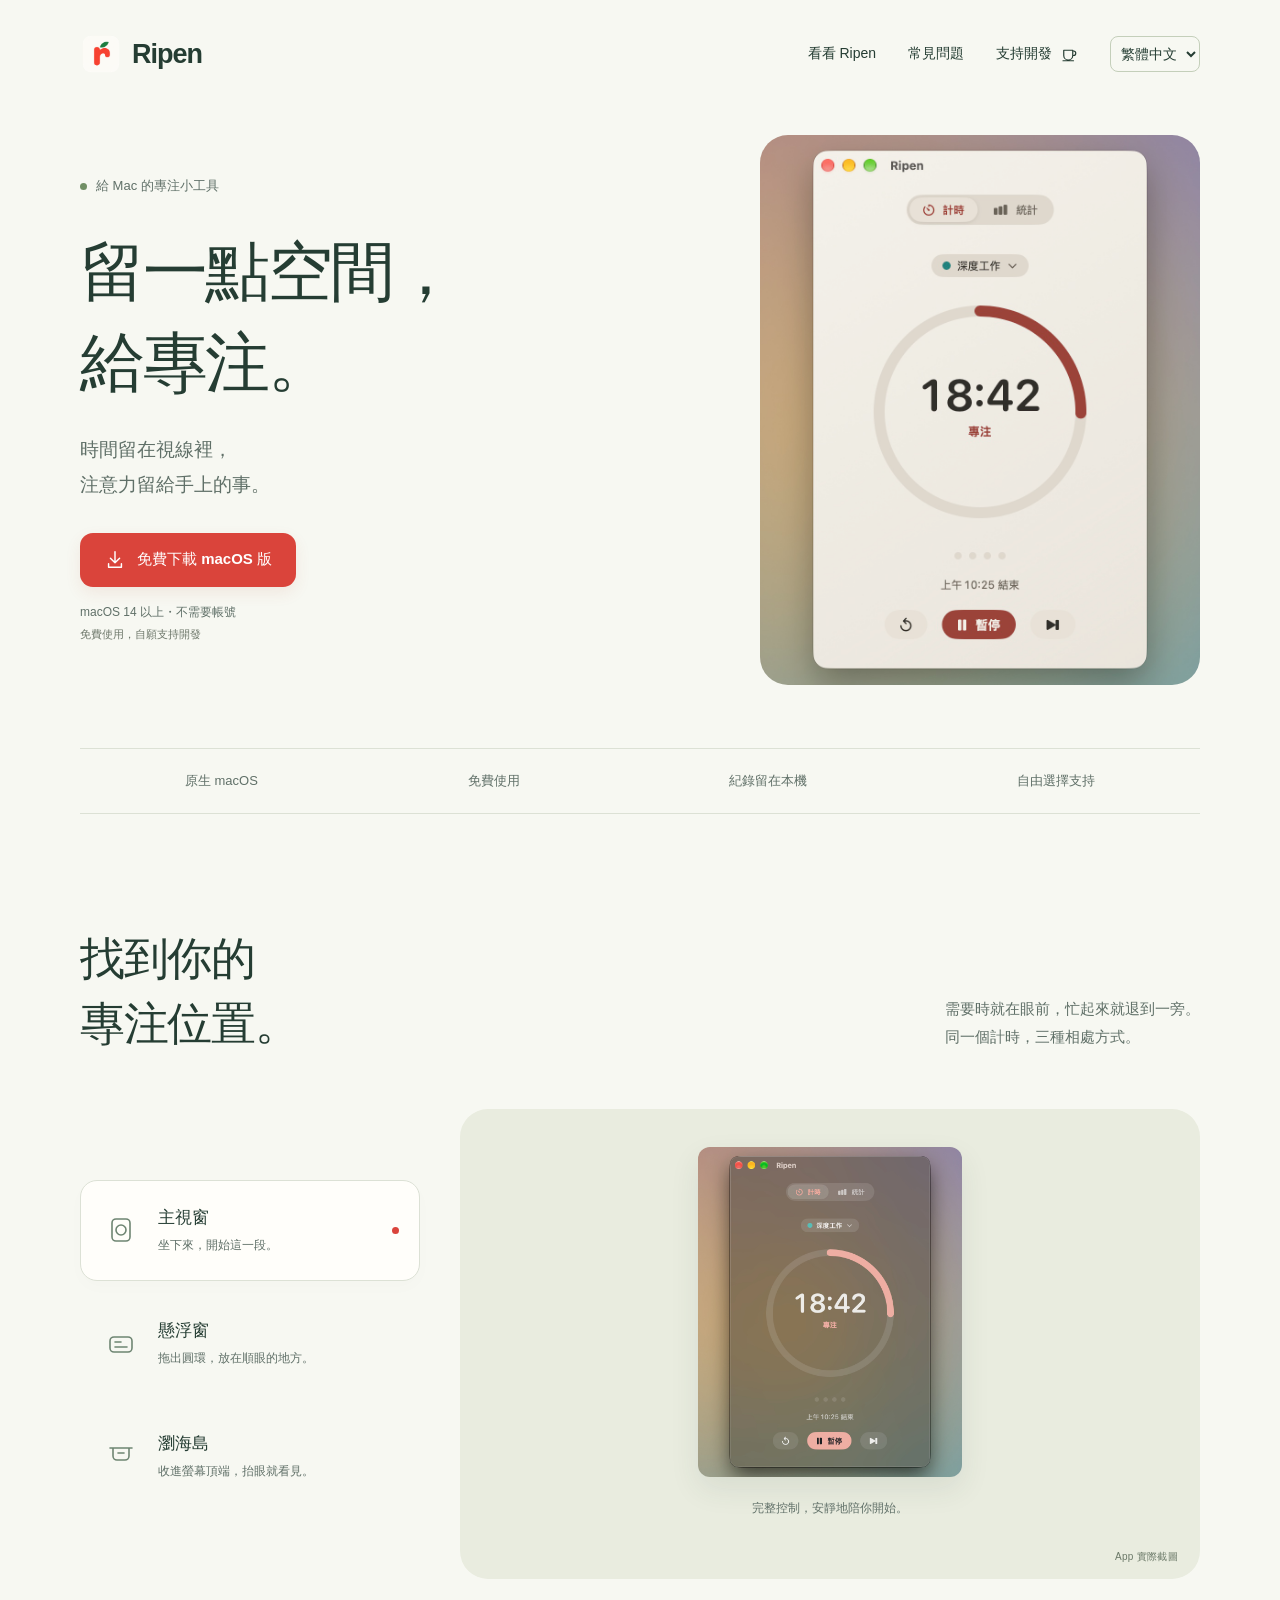
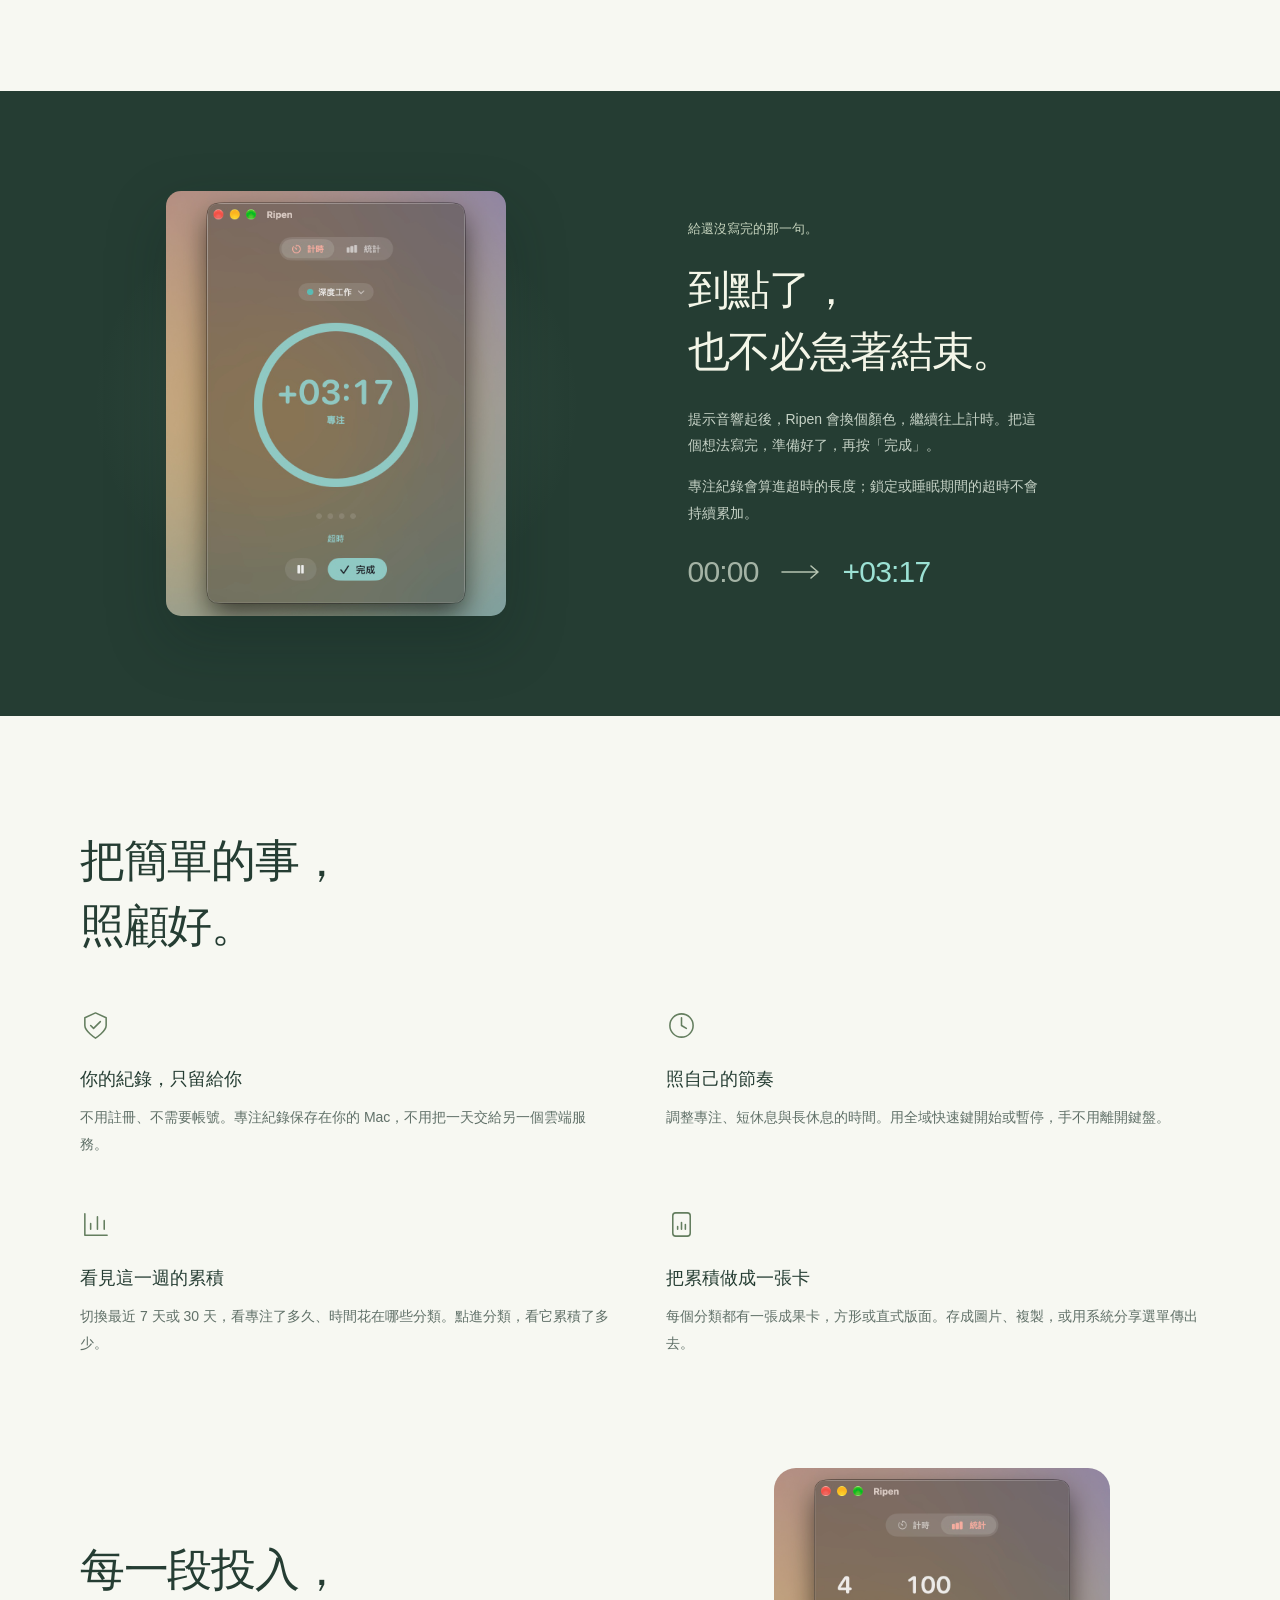
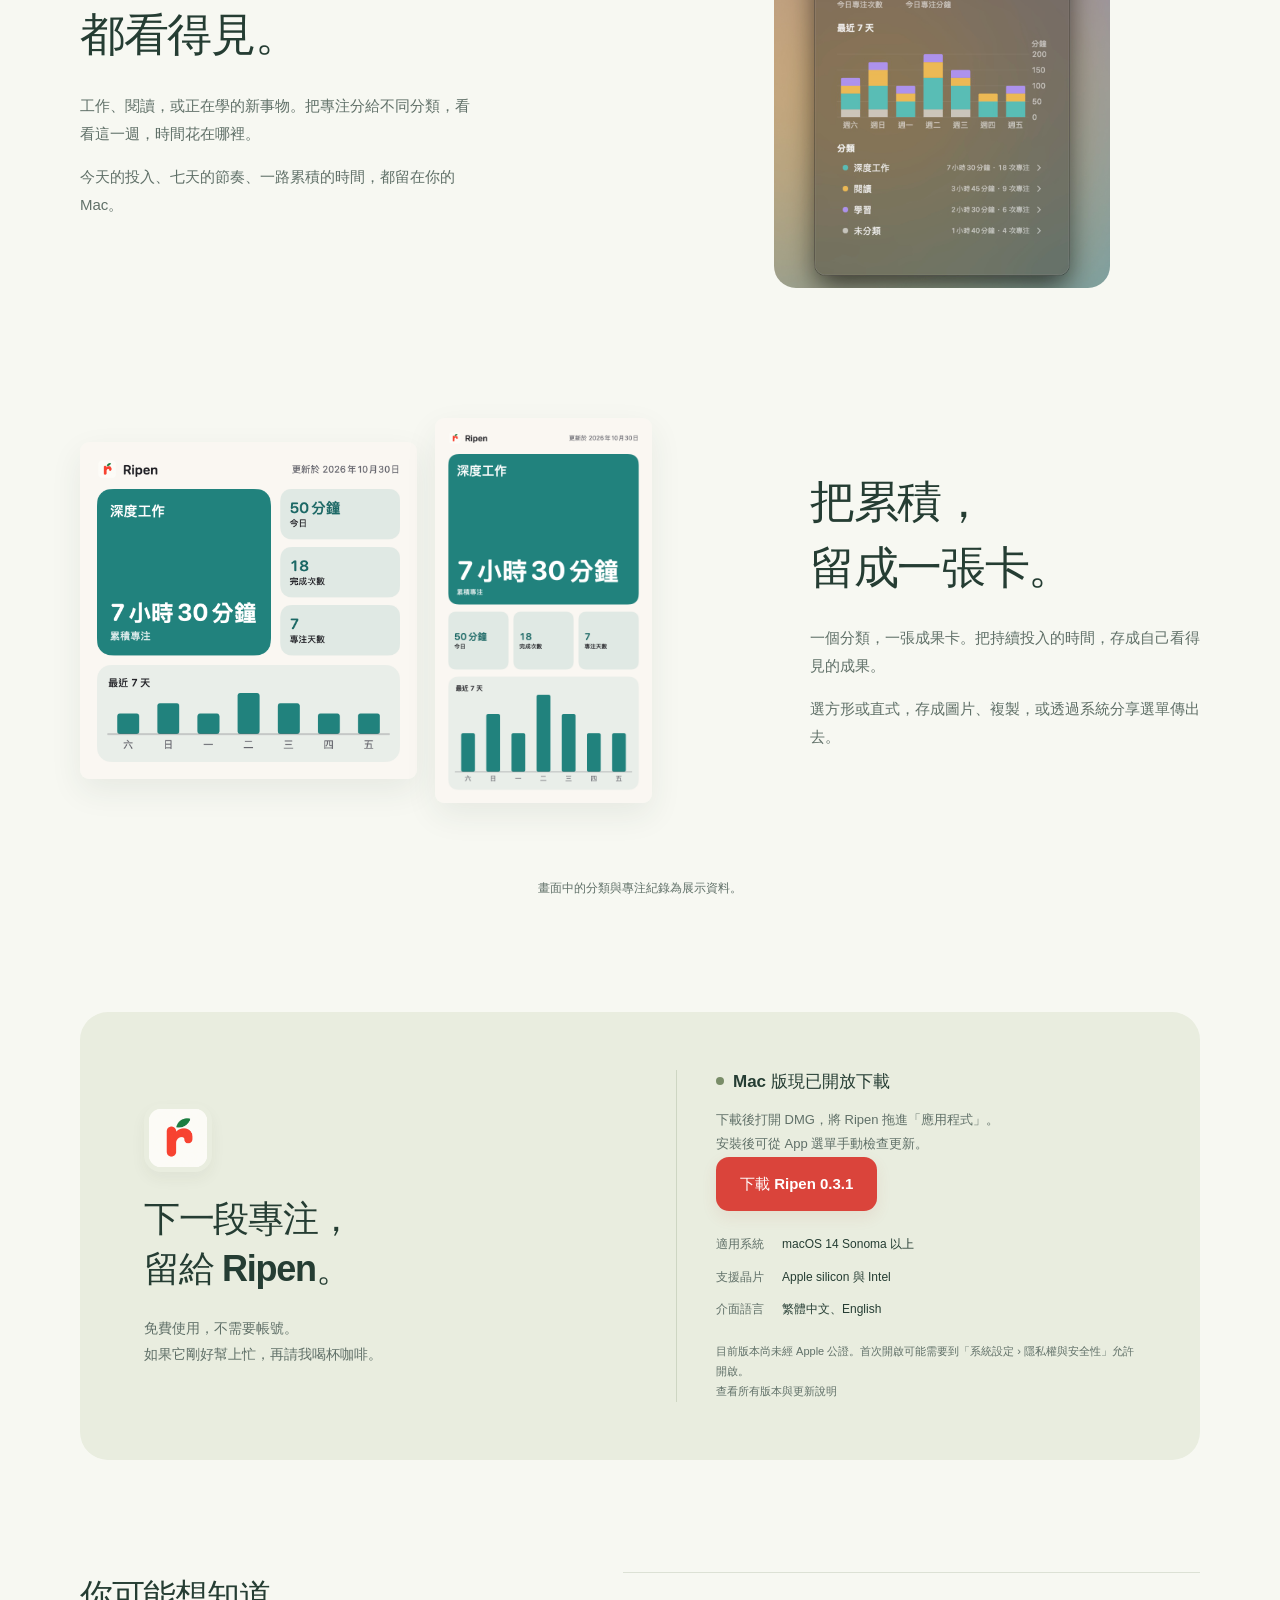
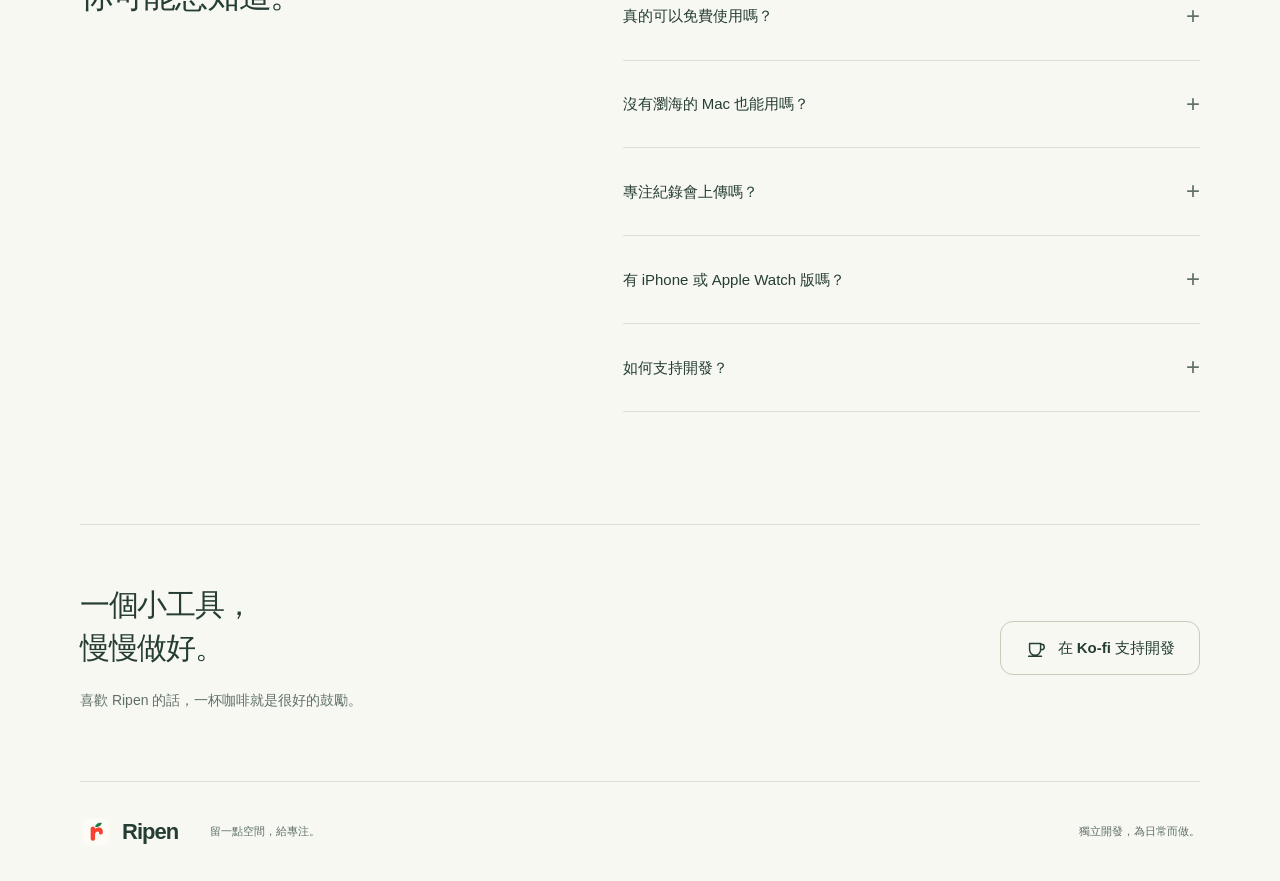
==== commit eb6b9a4c: "chore: release 0.3.1" ====
--- a/website/index.html
+++ b/website/index.html
@@ -102,7 +102,7 @@
 
     <section class="download-section wrap" id="download" aria-labelledby="download-title">
       <div><img class="download-icon" src="assets/app-icon.png" alt="" width="80" height="80" loading="lazy"><h2 id="download-title">下一段專注，<br>留給 Ripen。</h2><p>免費使用，不需要帳號。<br>如果它剛好幫上忙，再請我喝杯咖啡。</p></div>
-      <div class="download-info"><div class="download-status"><span aria-hidden="true"></span>Mac 版現已開放下載</div><p>下載後打開 DMG，將 Ripen 拖進「應用程式」。<br>安裝後可從 App 選單手動檢查更新。</p><a class="button button-primary" href="https://github.com/latteine1217/ripen/releases/download/v0.3.0/Ripen-0.3.0.dmg">下載 Ripen 0.3.0</a><dl><div><dt>適用系統</dt><dd>macOS 14 Sonoma 以上</dd></div><div><dt>支援晶片</dt><dd>Apple silicon 與 Intel</dd></div><div><dt>介面語言</dt><dd>繁體中文、English</dd></div></dl><p class="install-note">目前版本尚未經 Apple 公證。首次開啟可能需要到「系統設定 › 隱私權與安全性」允許開啟。</p><p class="install-note"><a href="https://github.com/latteine1217/ripen/releases">查看所有版本與更新說明</a></p></div>
+      <div class="download-info"><div class="download-status"><span aria-hidden="true"></span>Mac 版現已開放下載</div><p>下載後打開 DMG，將 Ripen 拖進「應用程式」。<br>安裝後可從 App 選單手動檢查更新。</p><a class="button button-primary" href="https://github.com/latteine1217/ripen/releases/download/v0.3.1/Ripen-0.3.1.dmg">下載 Ripen 0.3.1</a><dl><div><dt>適用系統</dt><dd>macOS 14 Sonoma 以上</dd></div><div><dt>支援晶片</dt><dd>Apple silicon 與 Intel</dd></div><div><dt>介面語言</dt><dd>繁體中文、English</dd></div></dl><p class="install-note">目前版本尚未經 Apple 公證。首次開啟可能需要到「系統設定 › 隱私權與安全性」允許開啟。</p><p class="install-note"><a href="https://github.com/latteine1217/ripen/releases">查看所有版本與更新說明</a></p></div>
     </section>
 
     <section class="faq-section wrap section-space" id="questions" aria-labelledby="faq-title">
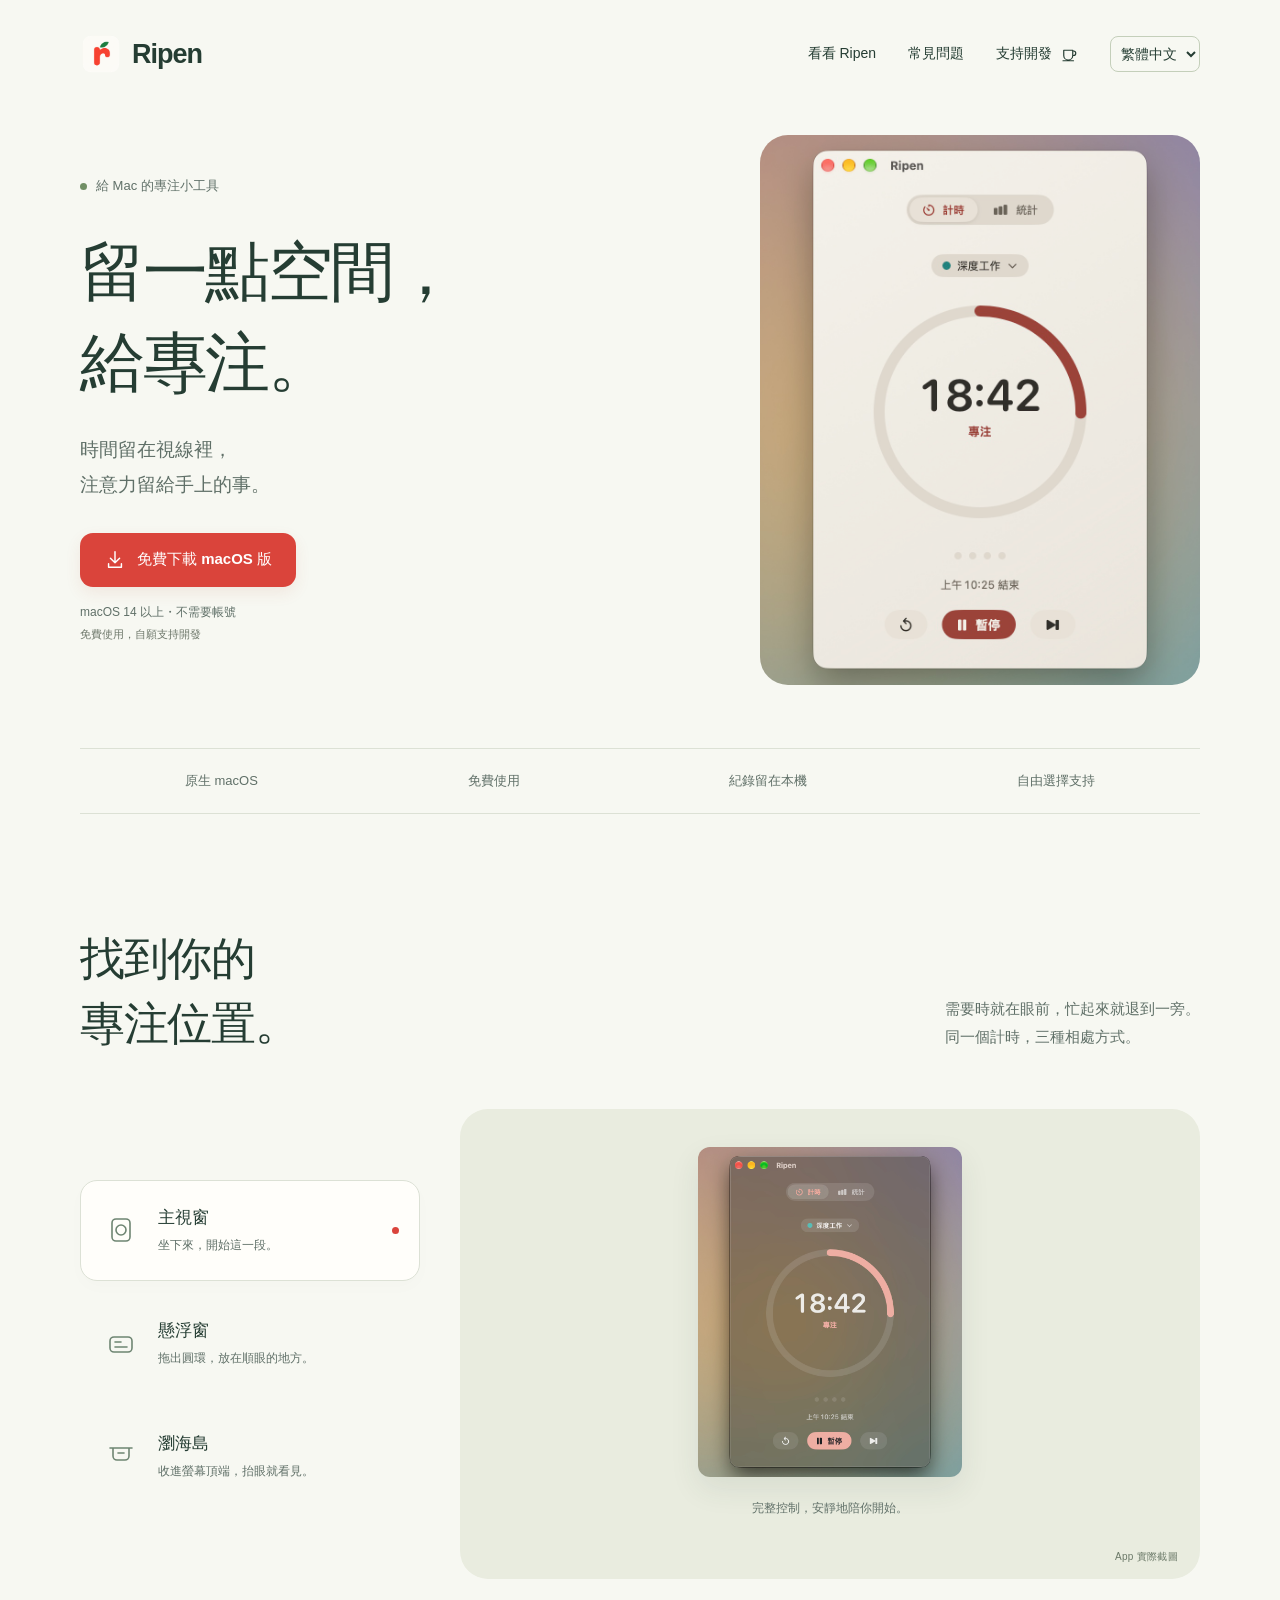
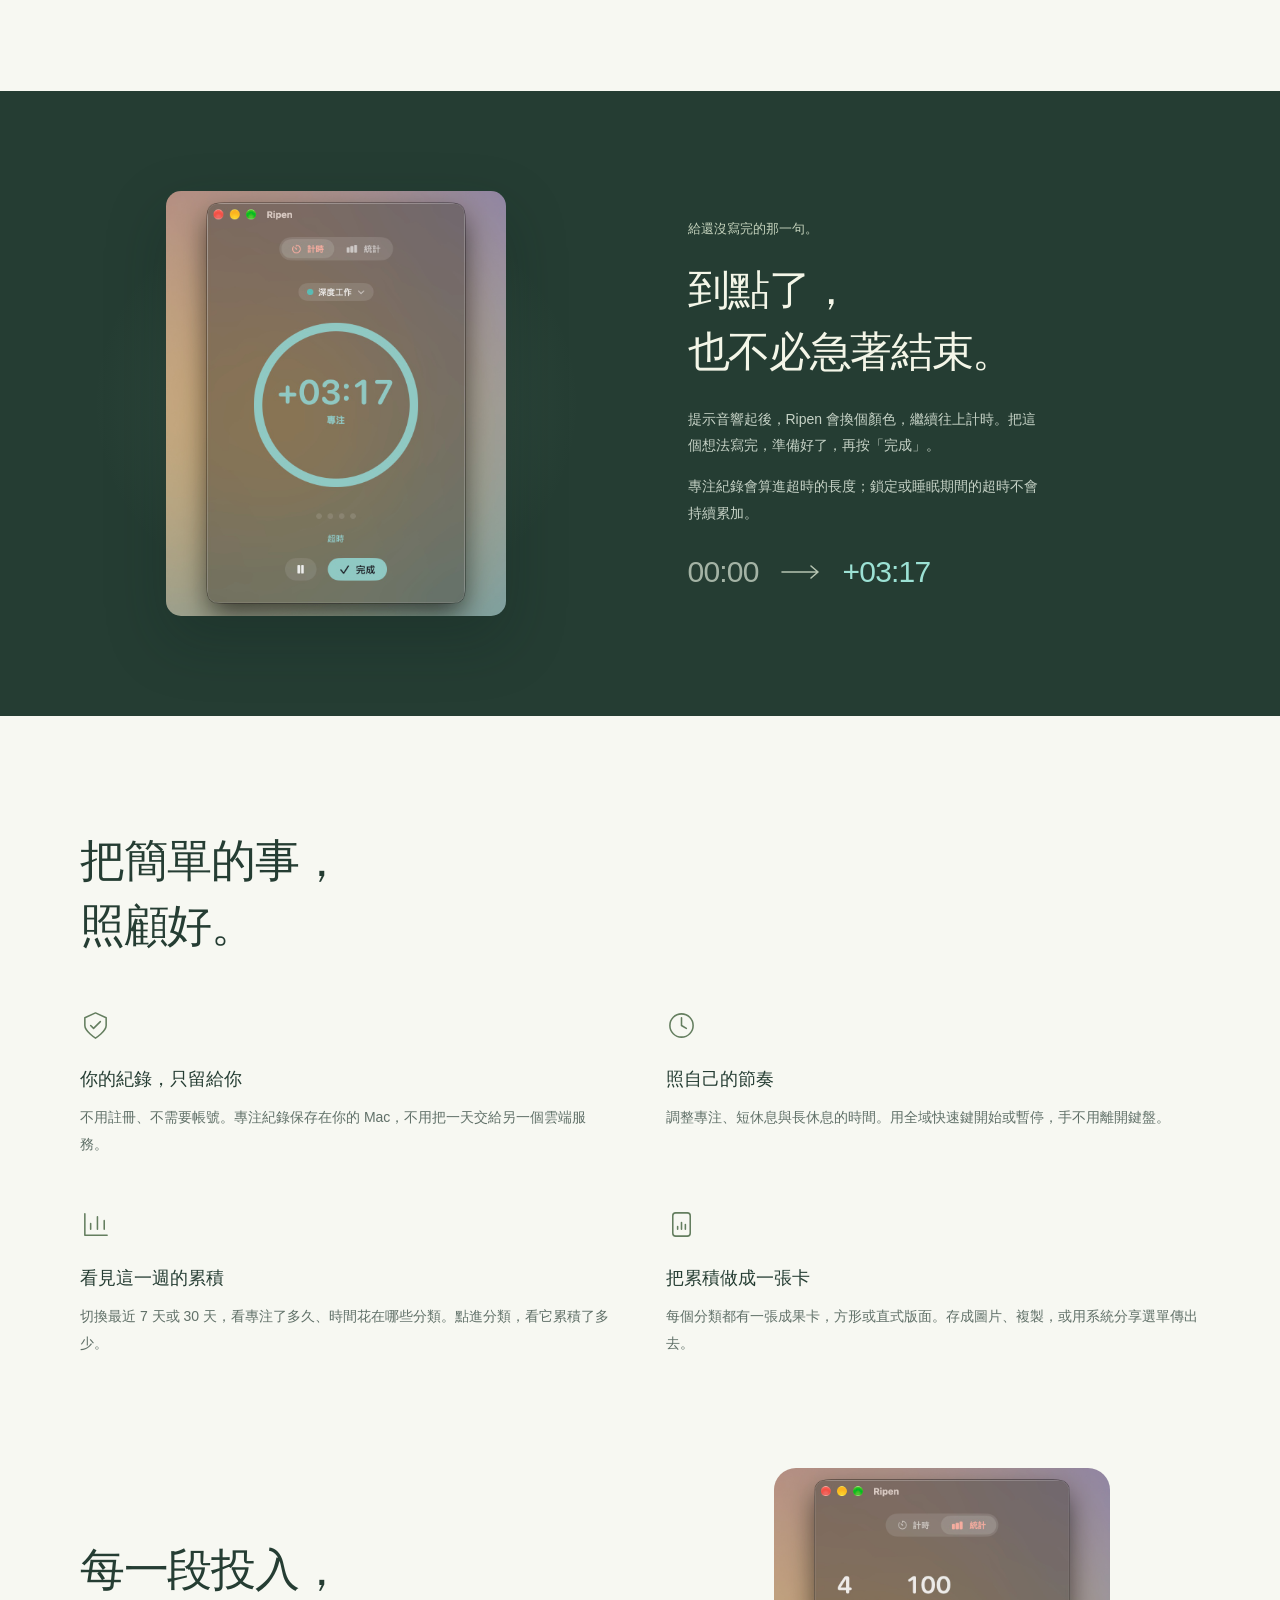
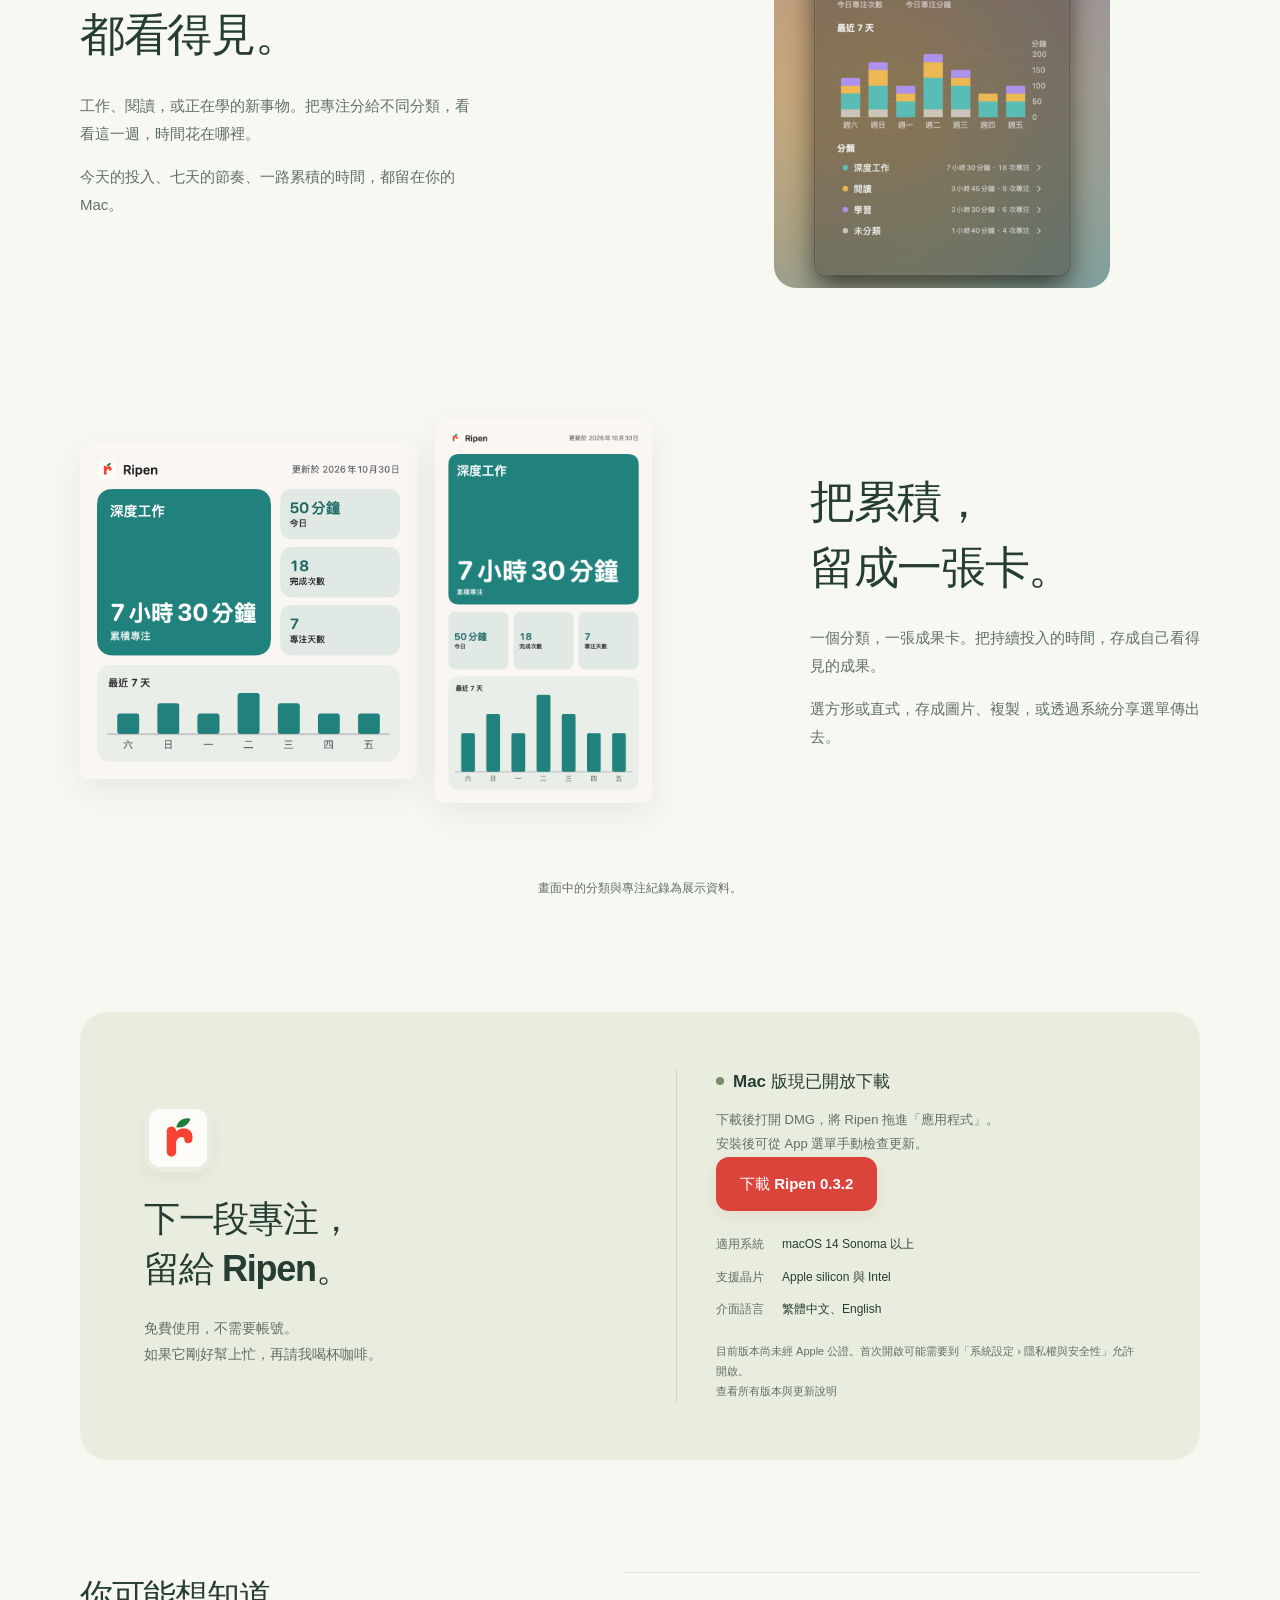
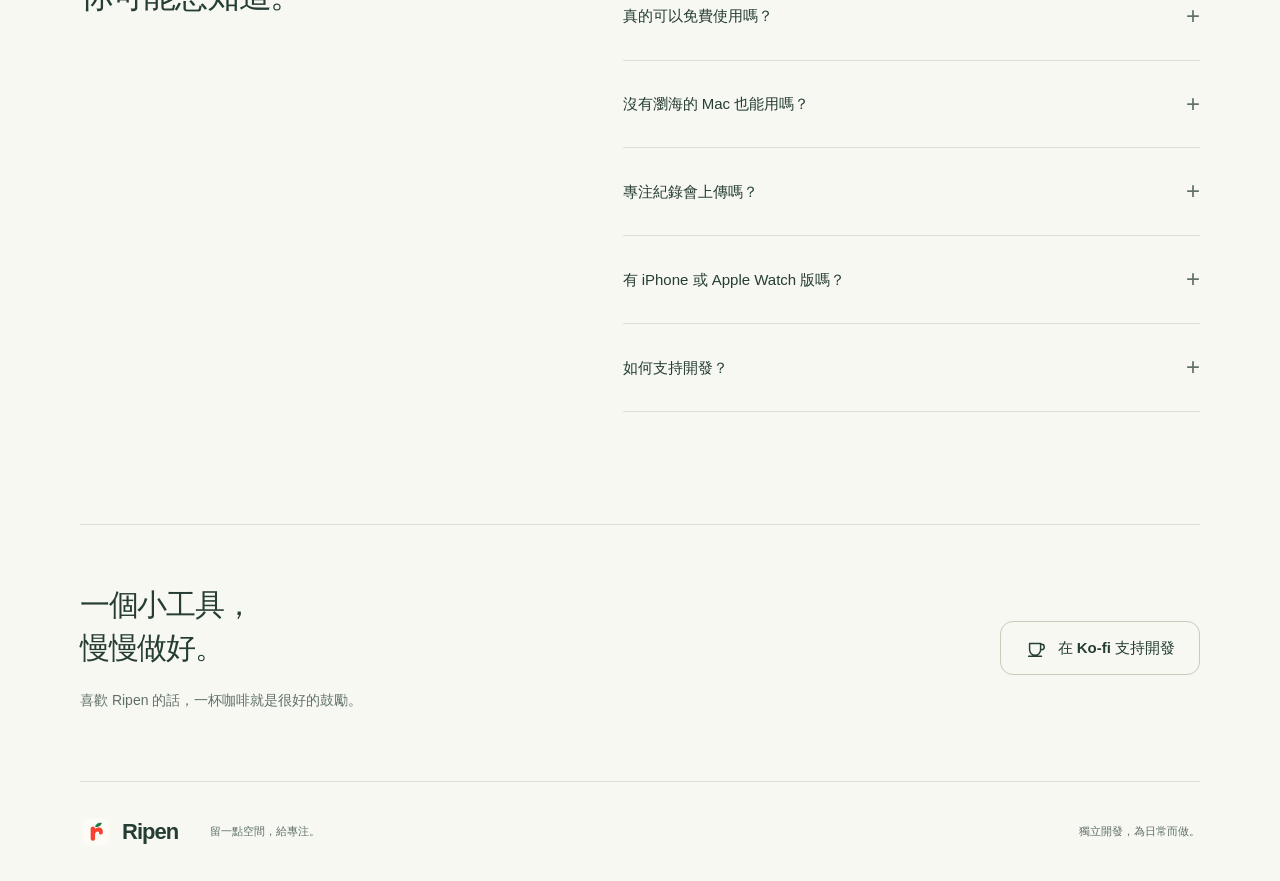
==== commit 016bc7c1: "chore: release 0.3.2" ====
--- a/website/index.html
+++ b/website/index.html
@@ -102,7 +102,7 @@
 
     <section class="download-section wrap" id="download" aria-labelledby="download-title">
       <div><img class="download-icon" src="assets/app-icon.png" alt="" width="80" height="80" loading="lazy"><h2 id="download-title">下一段專注，<br>留給 Ripen。</h2><p>免費使用，不需要帳號。<br>如果它剛好幫上忙，再請我喝杯咖啡。</p></div>
-      <div class="download-info"><div class="download-status"><span aria-hidden="true"></span>Mac 版現已開放下載</div><p>下載後打開 DMG，將 Ripen 拖進「應用程式」。<br>安裝後可從 App 選單手動檢查更新。</p><a class="button button-primary" href="https://github.com/latteine1217/ripen/releases/download/v0.3.1/Ripen-0.3.1.dmg">下載 Ripen 0.3.1</a><dl><div><dt>適用系統</dt><dd>macOS 14 Sonoma 以上</dd></div><div><dt>支援晶片</dt><dd>Apple silicon 與 Intel</dd></div><div><dt>介面語言</dt><dd>繁體中文、English</dd></div></dl><p class="install-note">目前版本尚未經 Apple 公證。首次開啟可能需要到「系統設定 › 隱私權與安全性」允許開啟。</p><p class="install-note"><a href="https://github.com/latteine1217/ripen/releases">查看所有版本與更新說明</a></p></div>
+      <div class="download-info"><div class="download-status"><span aria-hidden="true"></span>Mac 版現已開放下載</div><p>下載後打開 DMG，將 Ripen 拖進「應用程式」。<br>安裝後可從 App 選單手動檢查更新。</p><a class="button button-primary" href="https://github.com/latteine1217/ripen/releases/download/v0.3.2/Ripen-0.3.2.dmg">下載 Ripen 0.3.2</a><dl><div><dt>適用系統</dt><dd>macOS 14 Sonoma 以上</dd></div><div><dt>支援晶片</dt><dd>Apple silicon 與 Intel</dd></div><div><dt>介面語言</dt><dd>繁體中文、English</dd></div></dl><p class="install-note">目前版本尚未經 Apple 公證。首次開啟可能需要到「系統設定 › 隱私權與安全性」允許開啟。</p><p class="install-note"><a href="https://github.com/latteine1217/ripen/releases">查看所有版本與更新說明</a></p></div>
     </section>
 
     <section class="faq-section wrap section-space" id="questions" aria-labelledby="faq-title">
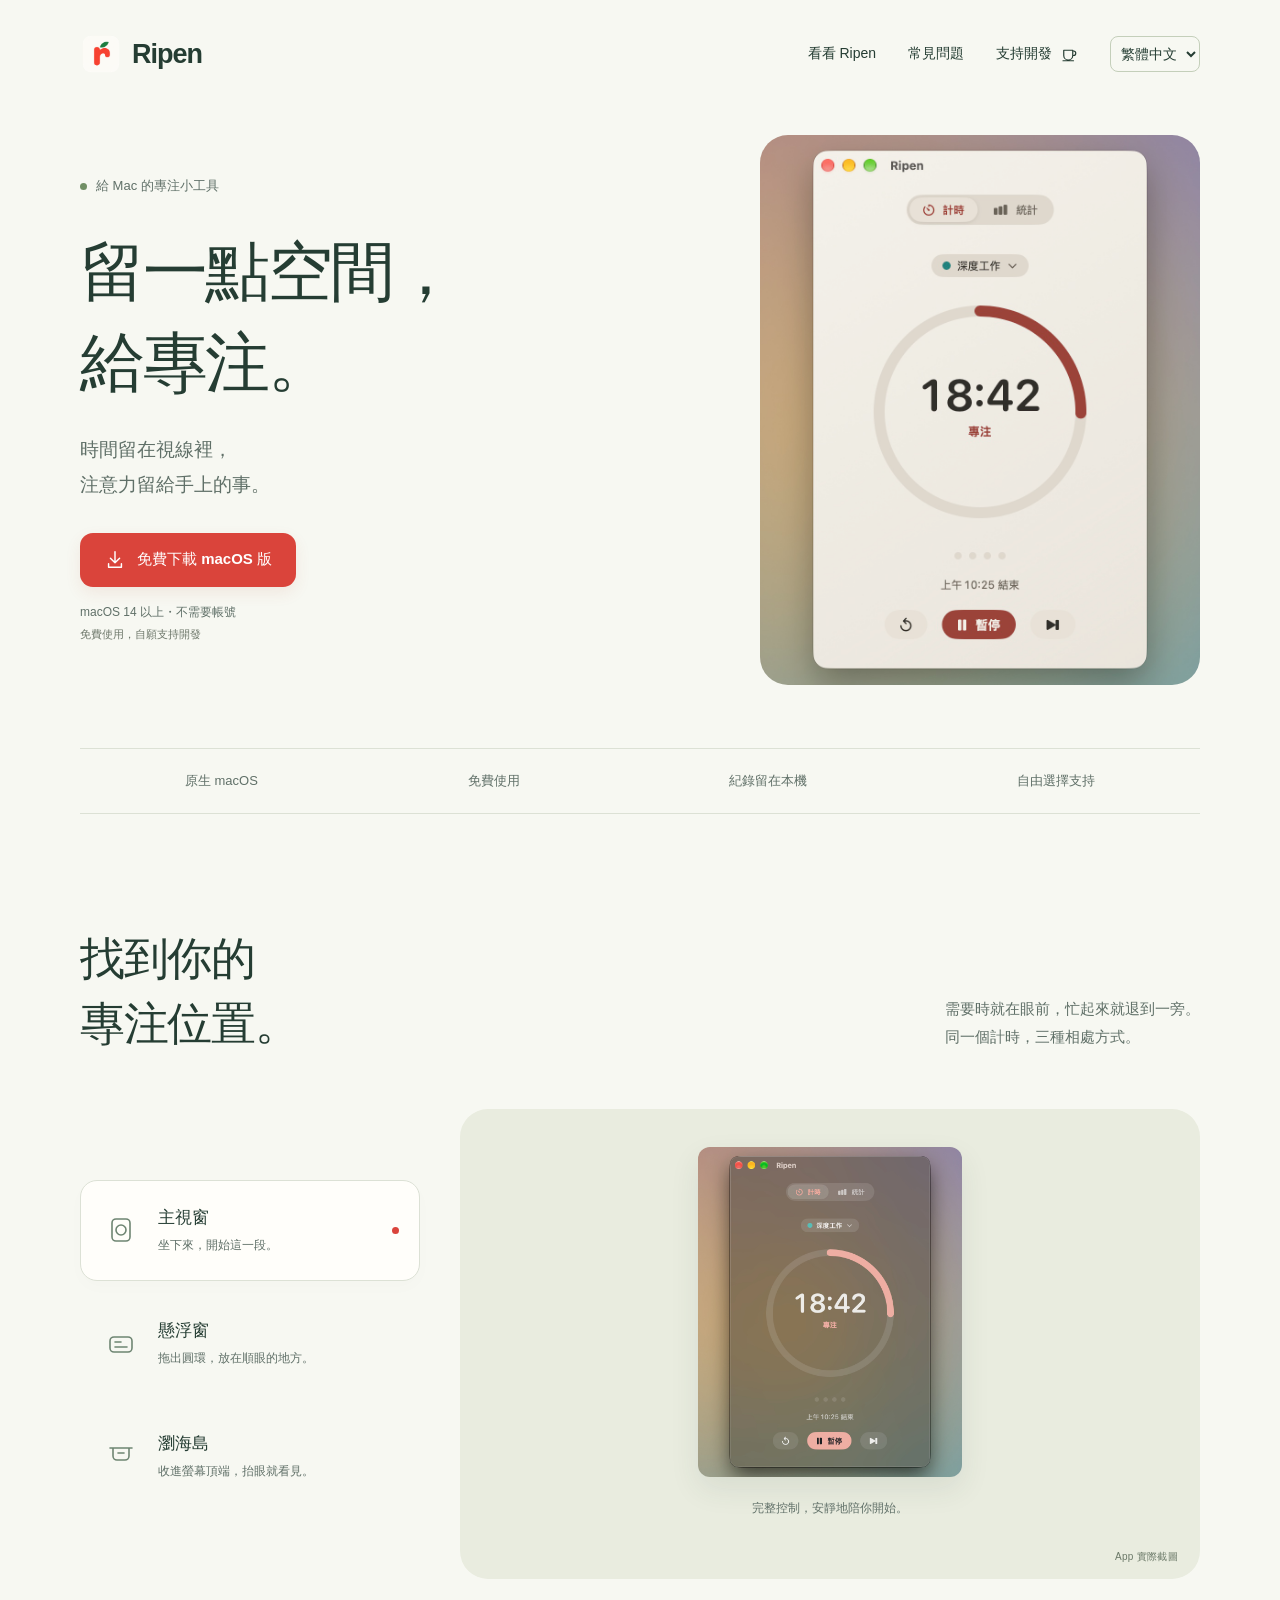
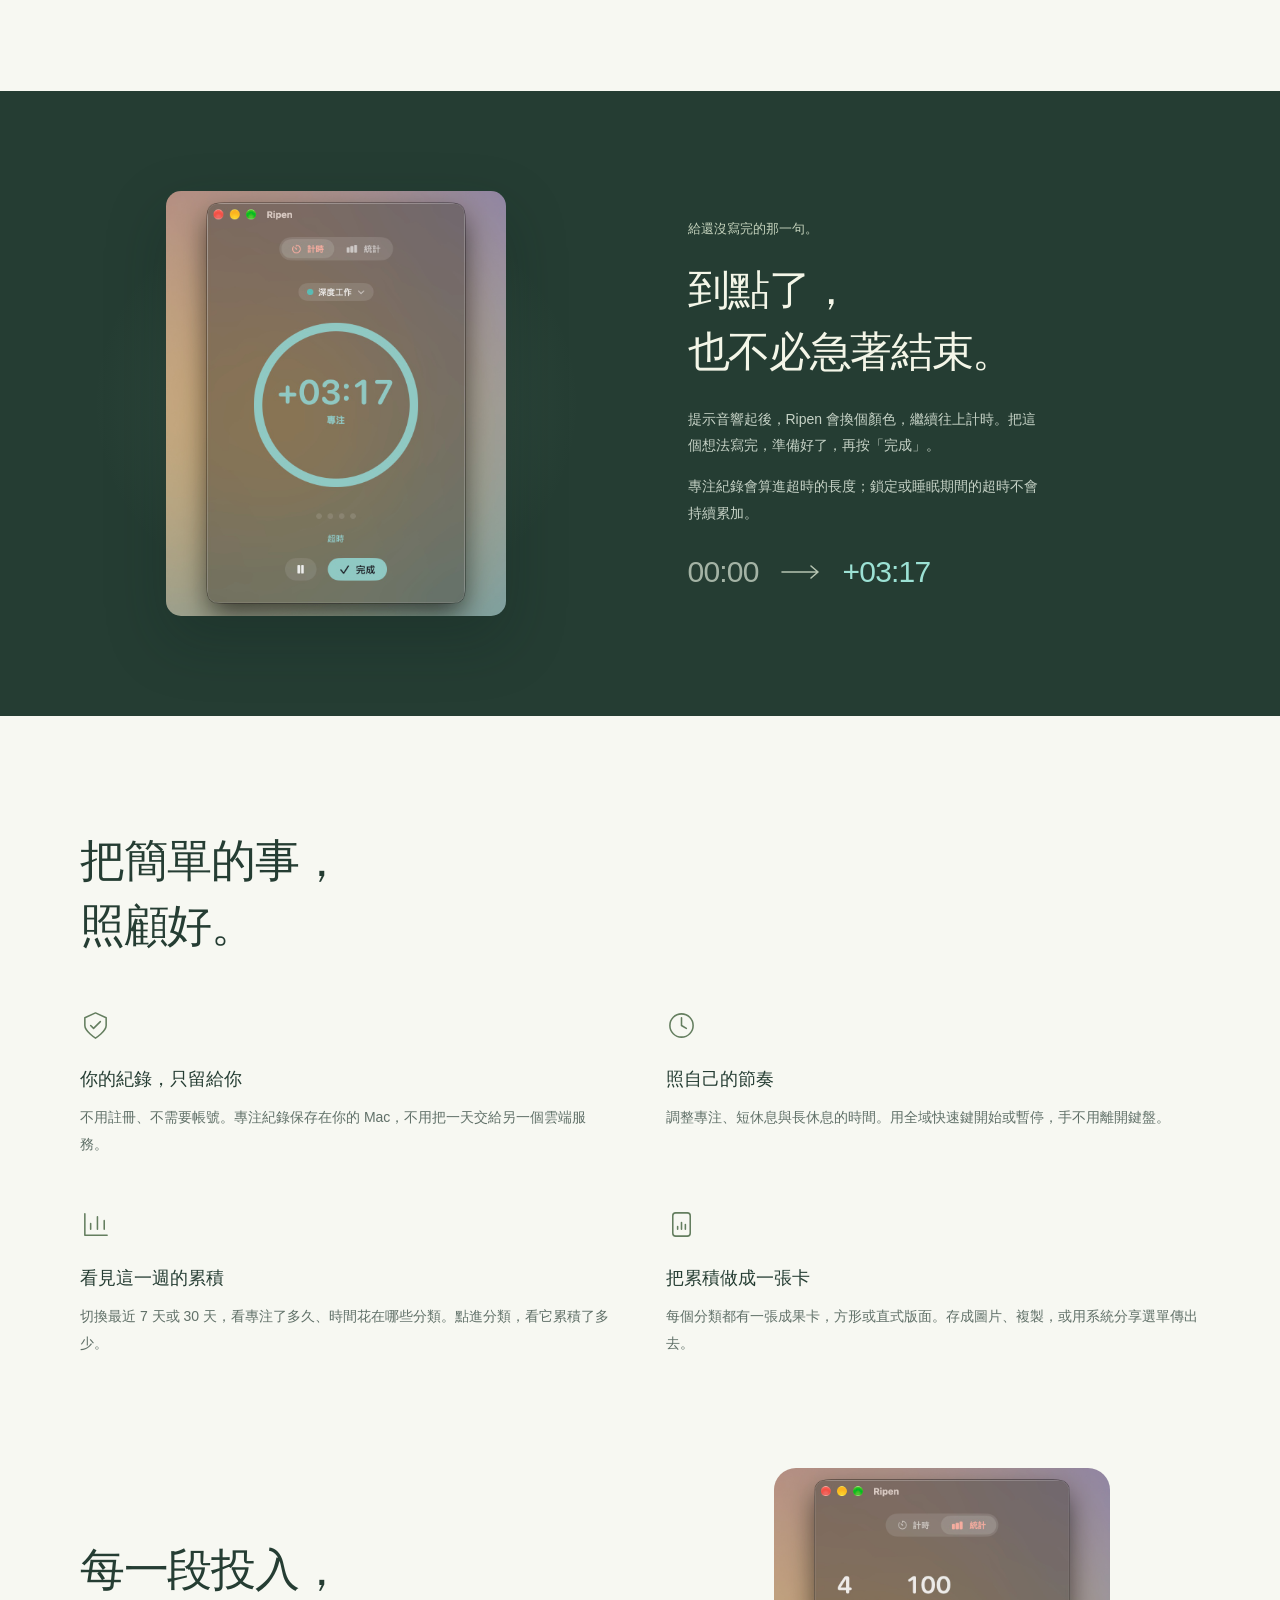
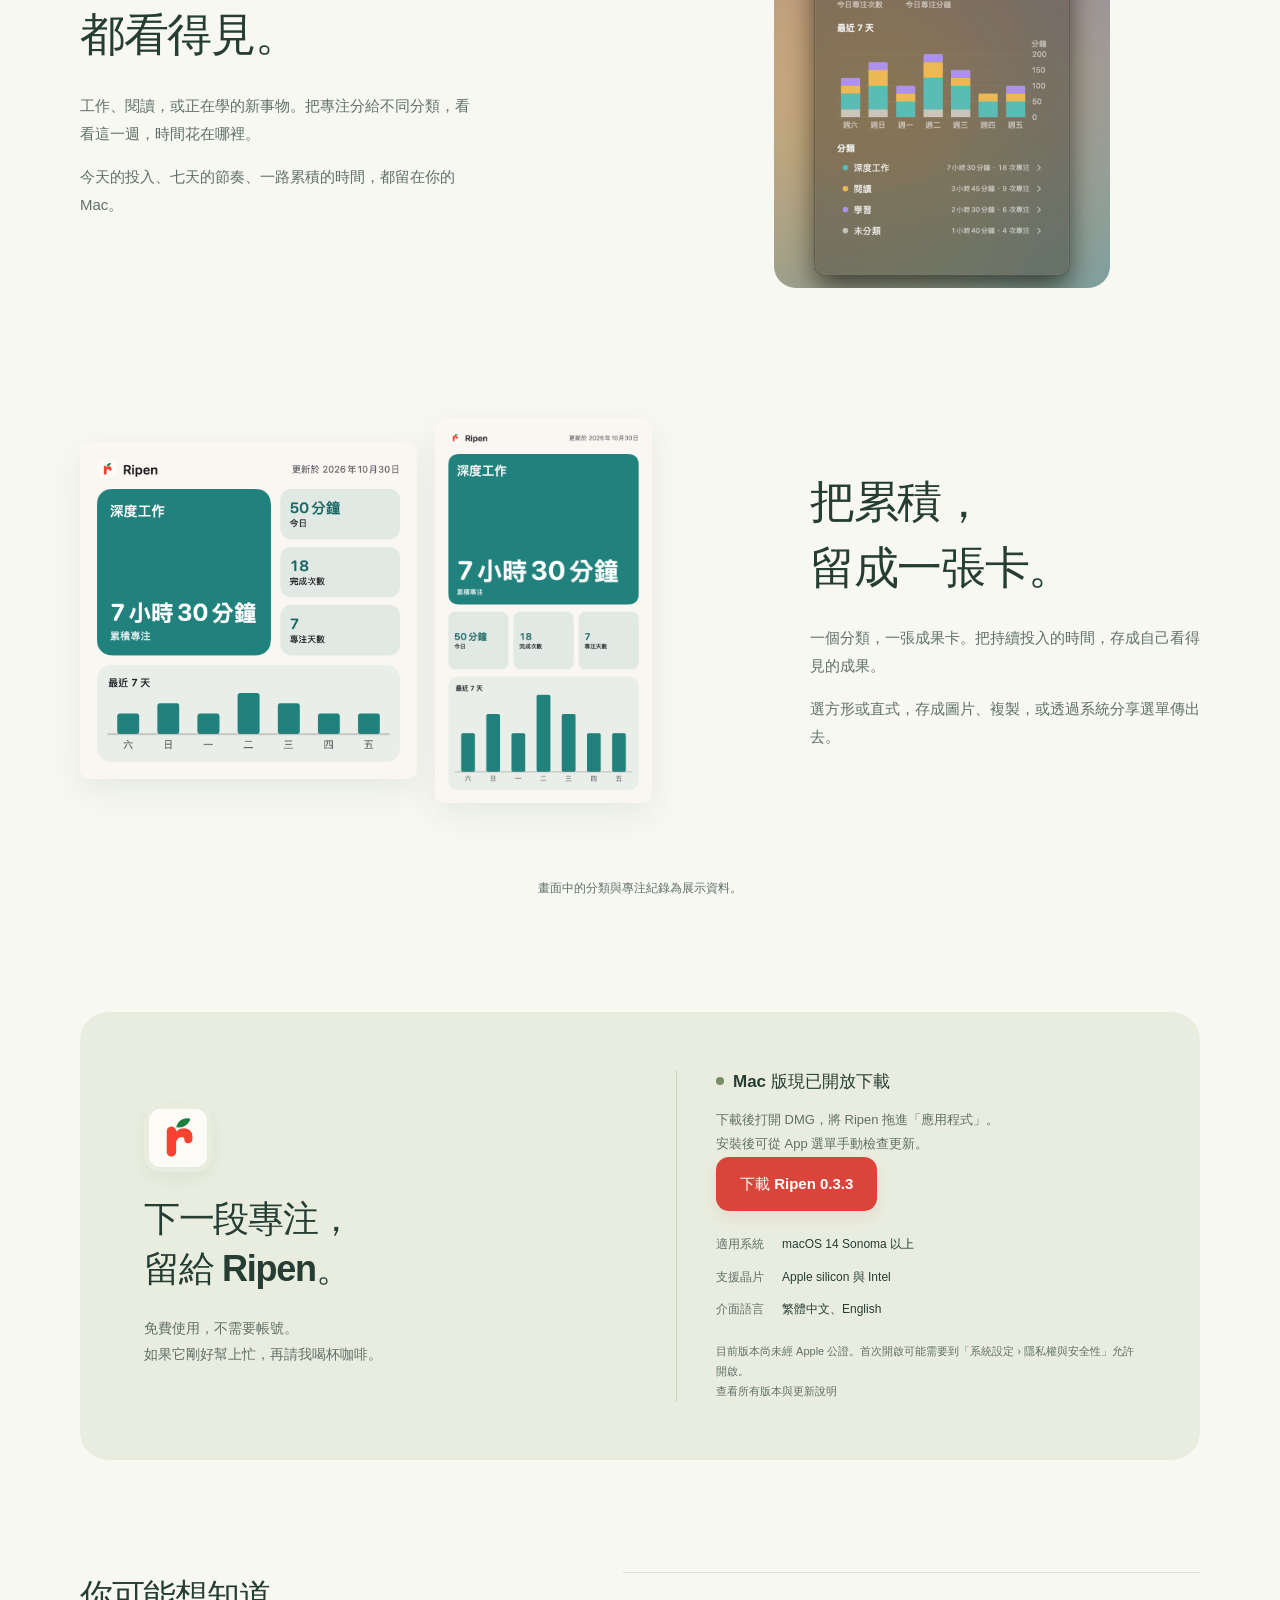
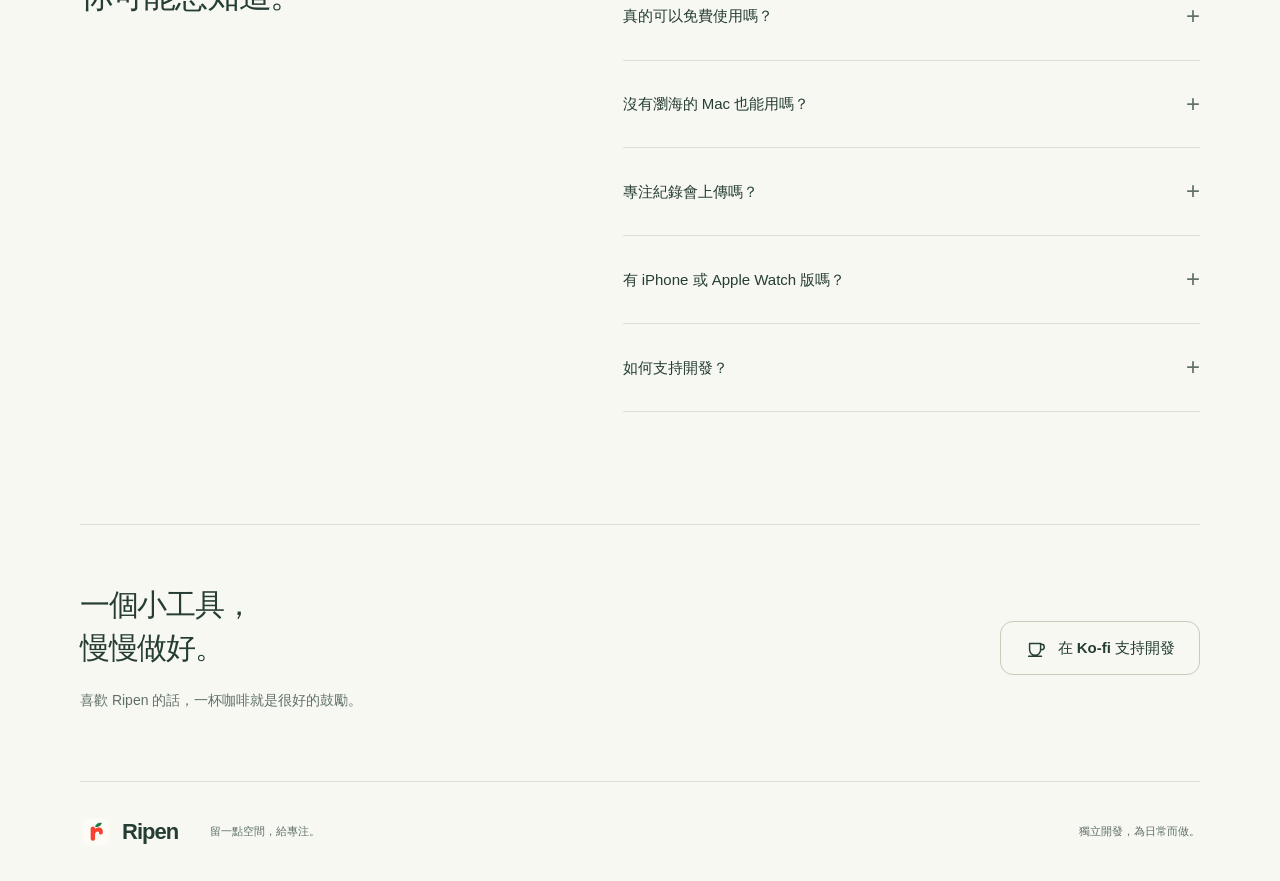
==== commit ebdc1e30: "fix: 修正系統時間變更後的復原期限並準備 0.3.3 內部到期判斷統一使用單調時間，避免五秒復原期限提早失效或延長。新增前調與後調一小時的回歸測試，確認期限內可復原、到期後確立紀錄。  版本升為 " ====
--- a/website/index.html
+++ b/website/index.html
@@ -102,7 +102,7 @@
 
     <section class="download-section wrap" id="download" aria-labelledby="download-title">
       <div><img class="download-icon" src="assets/app-icon.png" alt="" width="80" height="80" loading="lazy"><h2 id="download-title">下一段專注，<br>留給 Ripen。</h2><p>免費使用，不需要帳號。<br>如果它剛好幫上忙，再請我喝杯咖啡。</p></div>
-      <div class="download-info"><div class="download-status"><span aria-hidden="true"></span>Mac 版現已開放下載</div><p>下載後打開 DMG，將 Ripen 拖進「應用程式」。<br>安裝後可從 App 選單手動檢查更新。</p><a class="button button-primary" href="https://github.com/latteine1217/ripen/releases/download/v0.3.2/Ripen-0.3.2.dmg">下載 Ripen 0.3.2</a><dl><div><dt>適用系統</dt><dd>macOS 14 Sonoma 以上</dd></div><div><dt>支援晶片</dt><dd>Apple silicon 與 Intel</dd></div><div><dt>介面語言</dt><dd>繁體中文、English</dd></div></dl><p class="install-note">目前版本尚未經 Apple 公證。首次開啟可能需要到「系統設定 › 隱私權與安全性」允許開啟。</p><p class="install-note"><a href="https://github.com/latteine1217/ripen/releases">查看所有版本與更新說明</a></p></div>
+      <div class="download-info"><div class="download-status"><span aria-hidden="true"></span>Mac 版現已開放下載</div><p>下載後打開 DMG，將 Ripen 拖進「應用程式」。<br>安裝後可從 App 選單手動檢查更新。</p><a class="button button-primary" href="https://github.com/latteine1217/ripen/releases/download/v0.3.3/Ripen-0.3.3.dmg">下載 Ripen 0.3.3</a><dl><div><dt>適用系統</dt><dd>macOS 14 Sonoma 以上</dd></div><div><dt>支援晶片</dt><dd>Apple silicon 與 Intel</dd></div><div><dt>介面語言</dt><dd>繁體中文、English</dd></div></dl><p class="install-note">目前版本尚未經 Apple 公證。首次開啟可能需要到「系統設定 › 隱私權與安全性」允許開啟。</p><p class="install-note"><a href="https://github.com/latteine1217/ripen/releases">查看所有版本與更新說明</a></p></div>
     </section>
 
     <section class="faq-section wrap section-space" id="questions" aria-labelledby="faq-title">
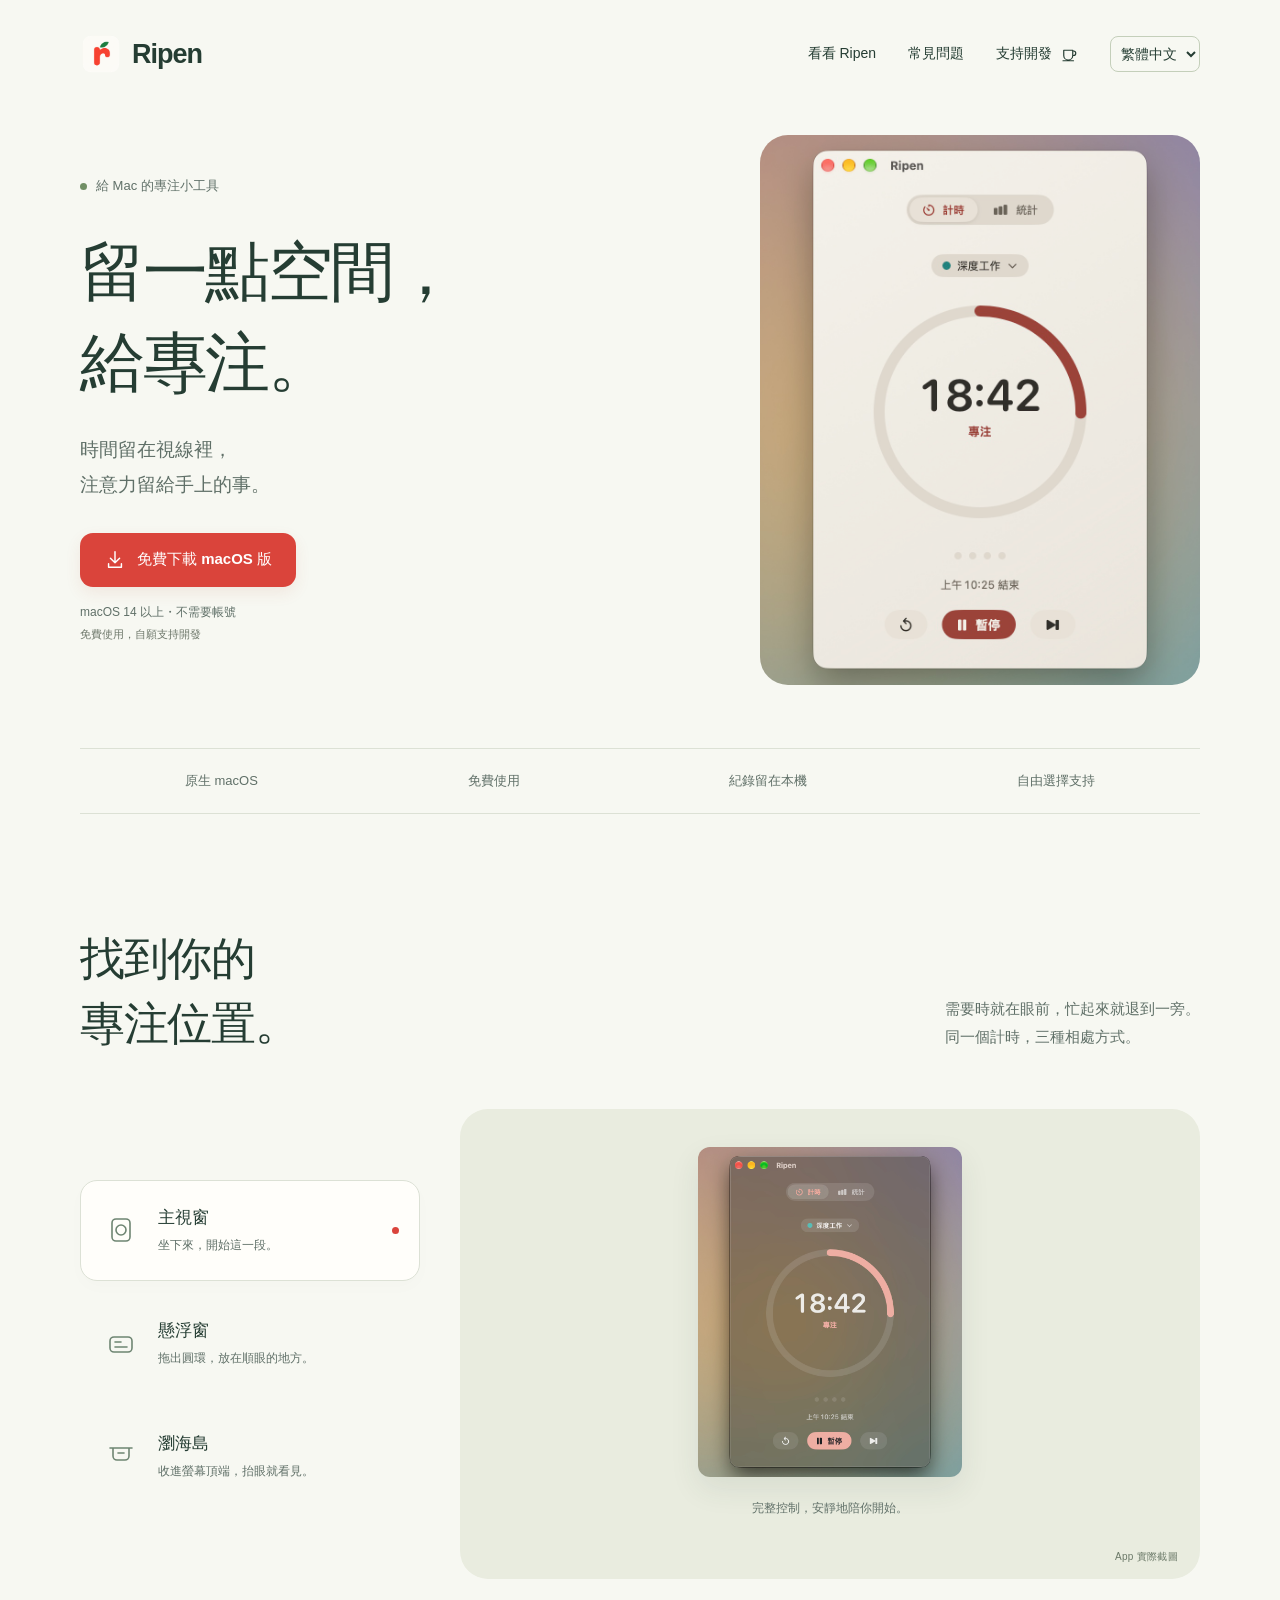
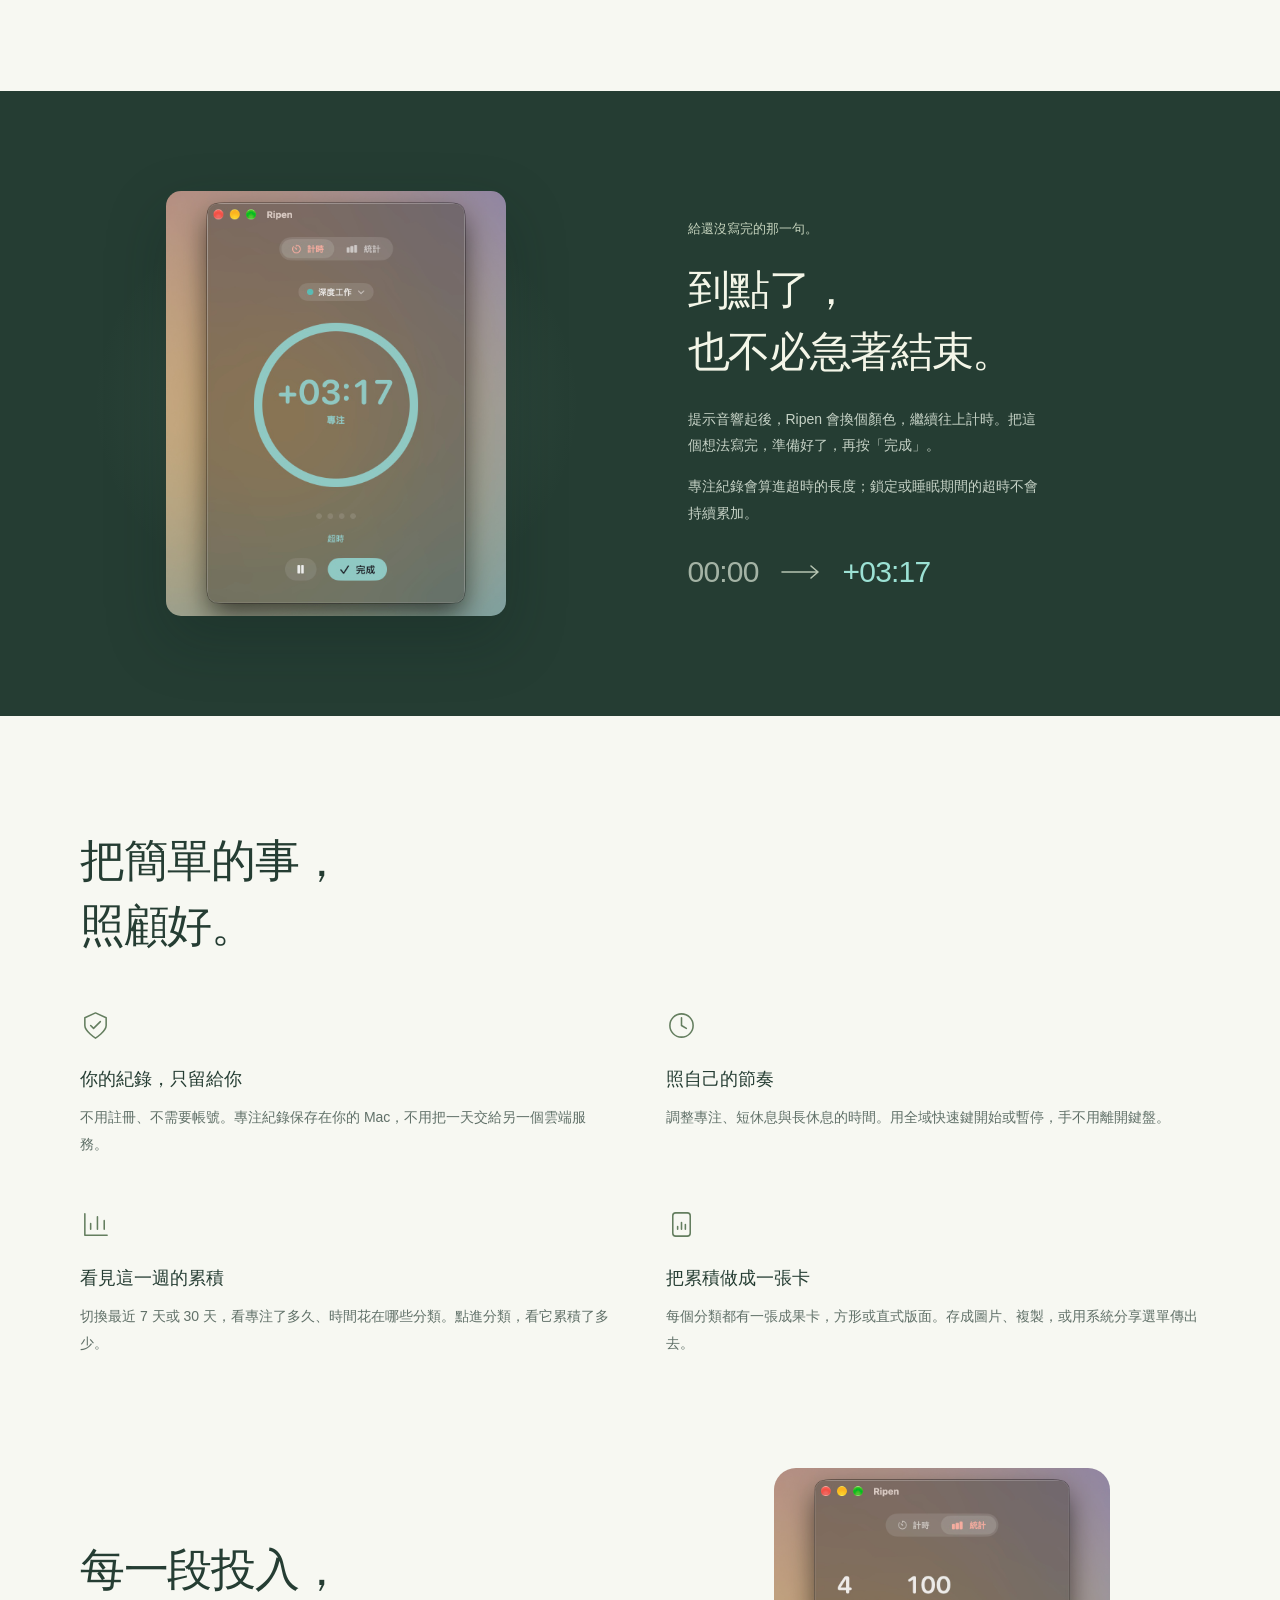
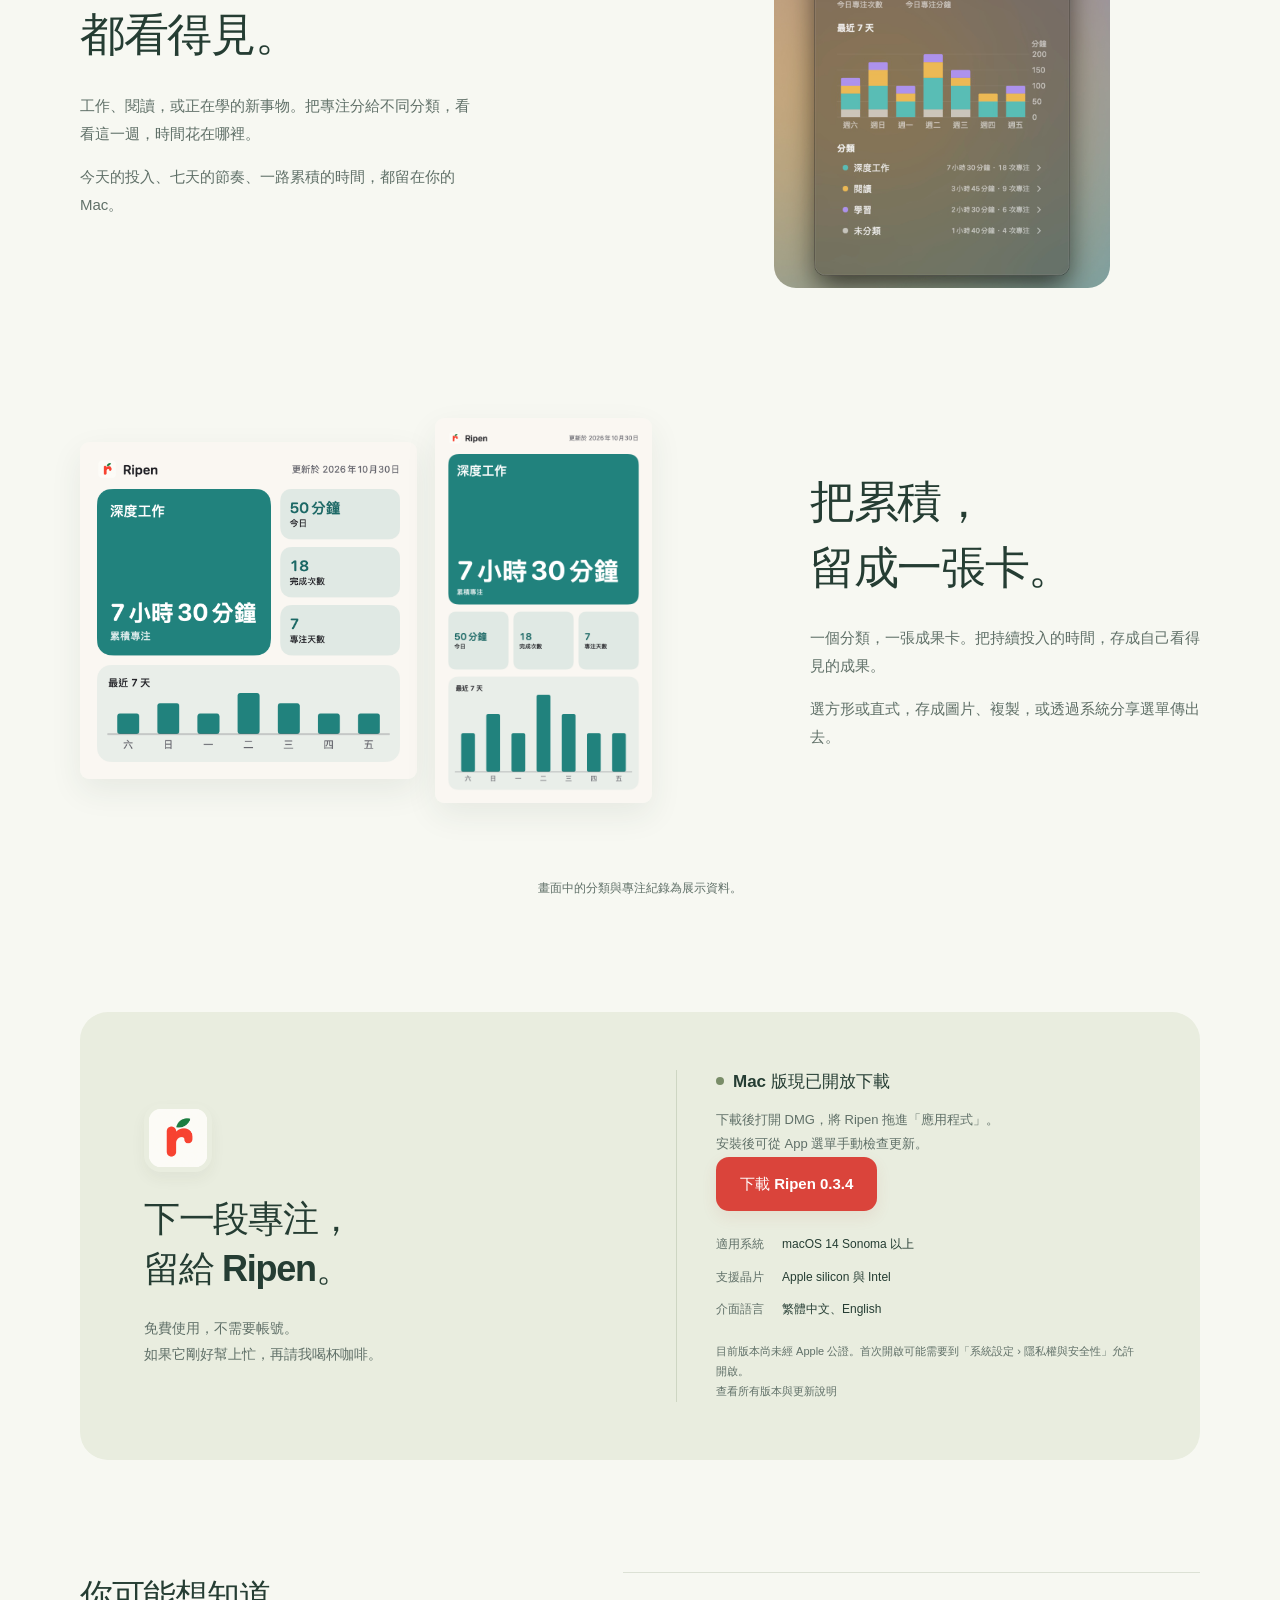
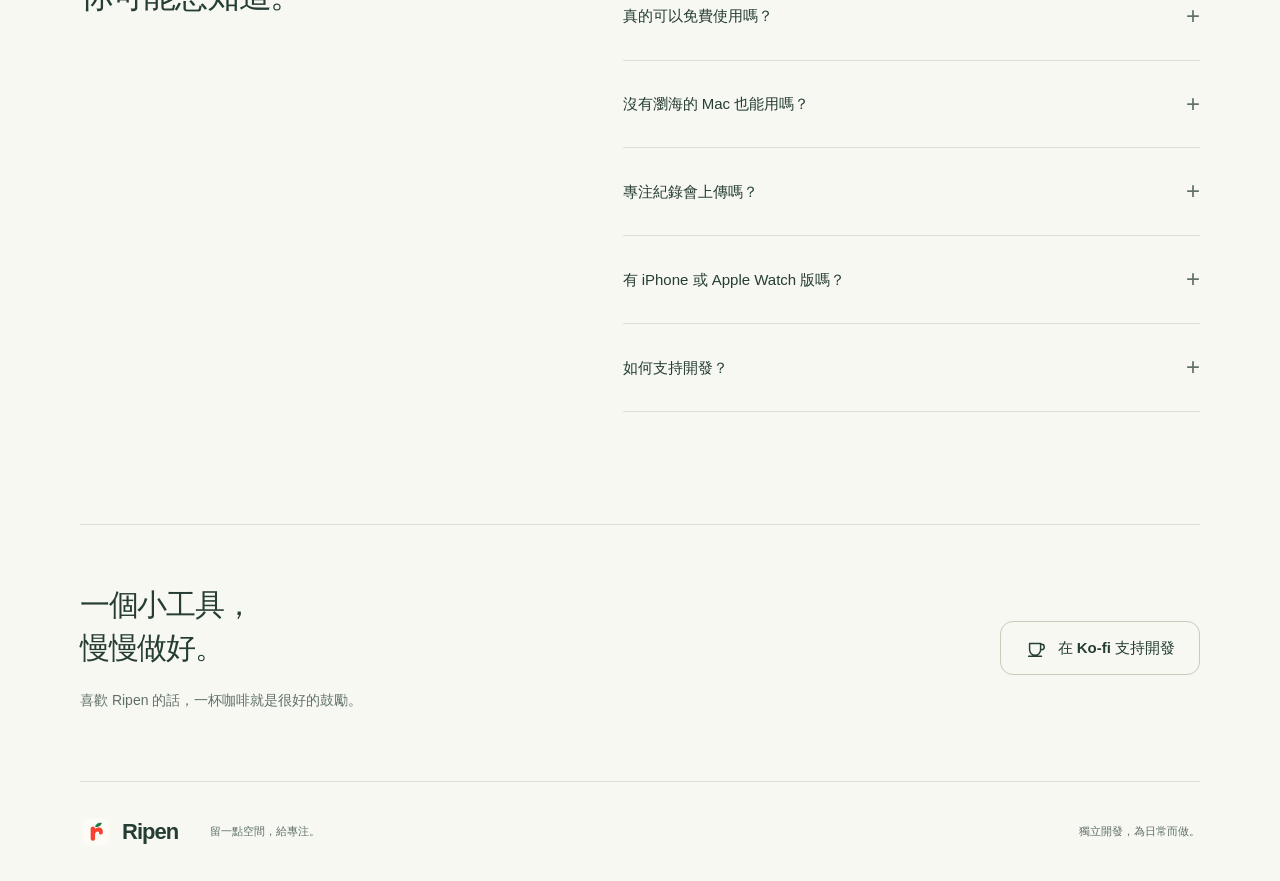
==== commit e5d92cf6: "chore: prepare 0.3.4 Version 0.3.4 (build 13). The changelog collects the interaction fixes (notific" ====
--- a/website/index.html
+++ b/website/index.html
@@ -102,7 +102,7 @@
 
     <section class="download-section wrap" id="download" aria-labelledby="download-title">
       <div><img class="download-icon" src="assets/app-icon.png" alt="" width="80" height="80" loading="lazy"><h2 id="download-title">下一段專注，<br>留給 Ripen。</h2><p>免費使用，不需要帳號。<br>如果它剛好幫上忙，再請我喝杯咖啡。</p></div>
-      <div class="download-info"><div class="download-status"><span aria-hidden="true"></span>Mac 版現已開放下載</div><p>下載後打開 DMG，將 Ripen 拖進「應用程式」。<br>安裝後可從 App 選單手動檢查更新。</p><a class="button button-primary" href="https://github.com/latteine1217/ripen/releases/download/v0.3.3/Ripen-0.3.3.dmg">下載 Ripen 0.3.3</a><dl><div><dt>適用系統</dt><dd>macOS 14 Sonoma 以上</dd></div><div><dt>支援晶片</dt><dd>Apple silicon 與 Intel</dd></div><div><dt>介面語言</dt><dd>繁體中文、English</dd></div></dl><p class="install-note">目前版本尚未經 Apple 公證。首次開啟可能需要到「系統設定 › 隱私權與安全性」允許開啟。</p><p class="install-note"><a href="https://github.com/latteine1217/ripen/releases">查看所有版本與更新說明</a></p></div>
+      <div class="download-info"><div class="download-status"><span aria-hidden="true"></span>Mac 版現已開放下載</div><p>下載後打開 DMG，將 Ripen 拖進「應用程式」。<br>安裝後可從 App 選單手動檢查更新。</p><a class="button button-primary" href="https://github.com/latteine1217/ripen/releases/download/v0.3.4/Ripen-0.3.4.dmg">下載 Ripen 0.3.4</a><dl><div><dt>適用系統</dt><dd>macOS 14 Sonoma 以上</dd></div><div><dt>支援晶片</dt><dd>Apple silicon 與 Intel</dd></div><div><dt>介面語言</dt><dd>繁體中文、English</dd></div></dl><p class="install-note">目前版本尚未經 Apple 公證。首次開啟可能需要到「系統設定 › 隱私權與安全性」允許開啟。</p><p class="install-note"><a href="https://github.com/latteine1217/ripen/releases">查看所有版本與更新說明</a></p></div>
     </section>
 
     <section class="faq-section wrap section-space" id="questions" aria-labelledby="faq-title">
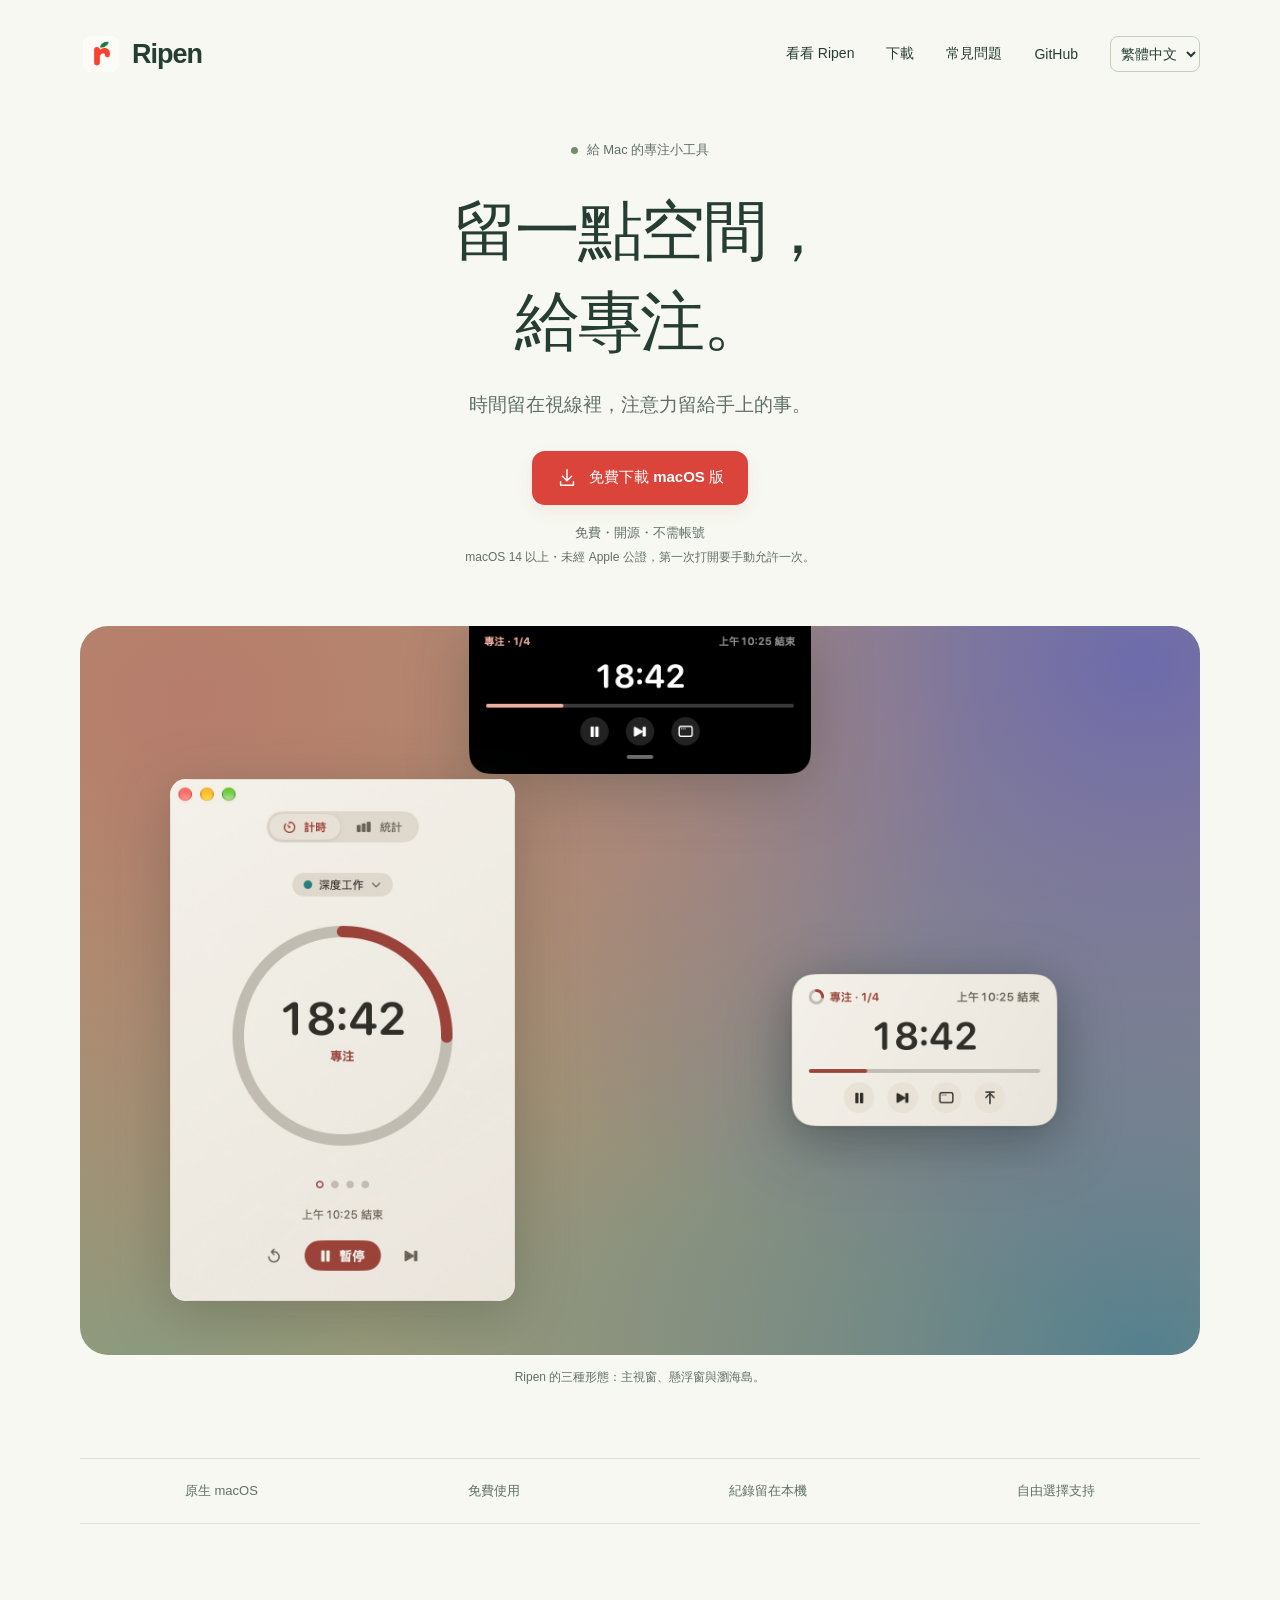
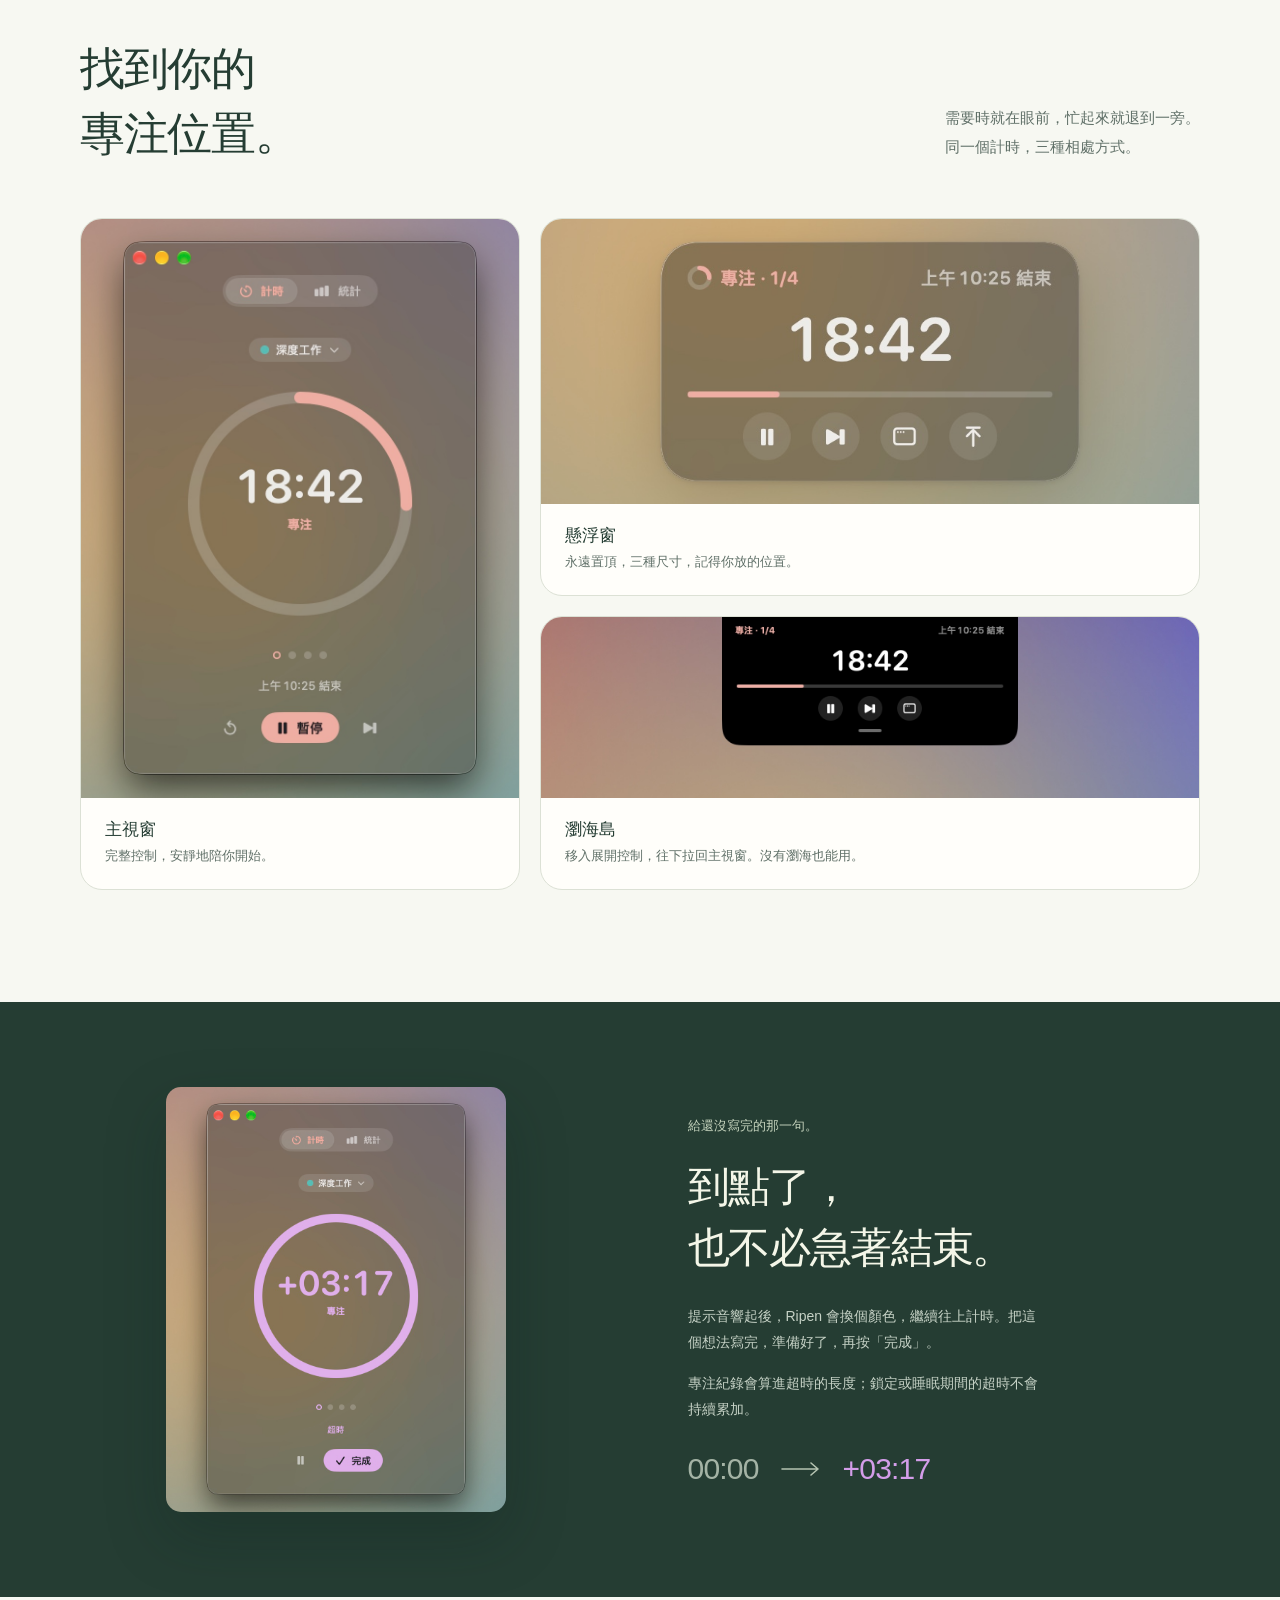
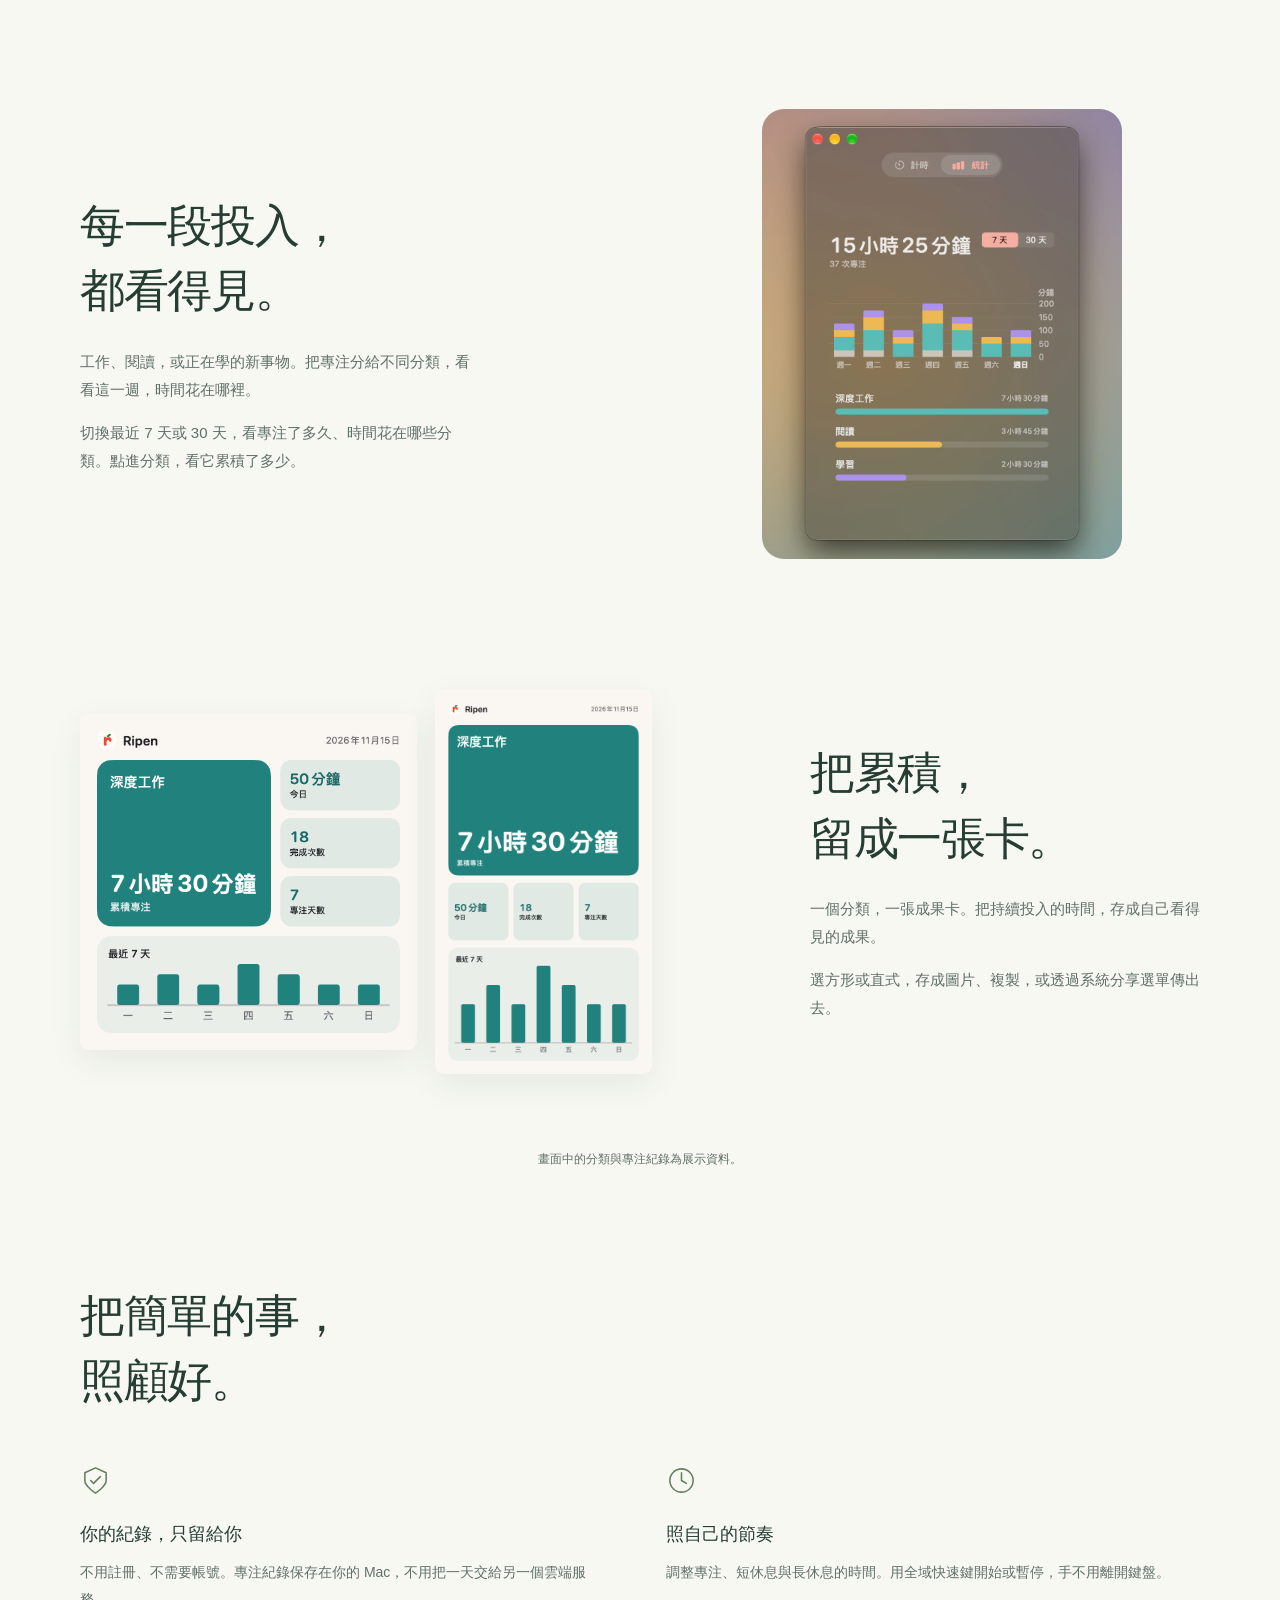
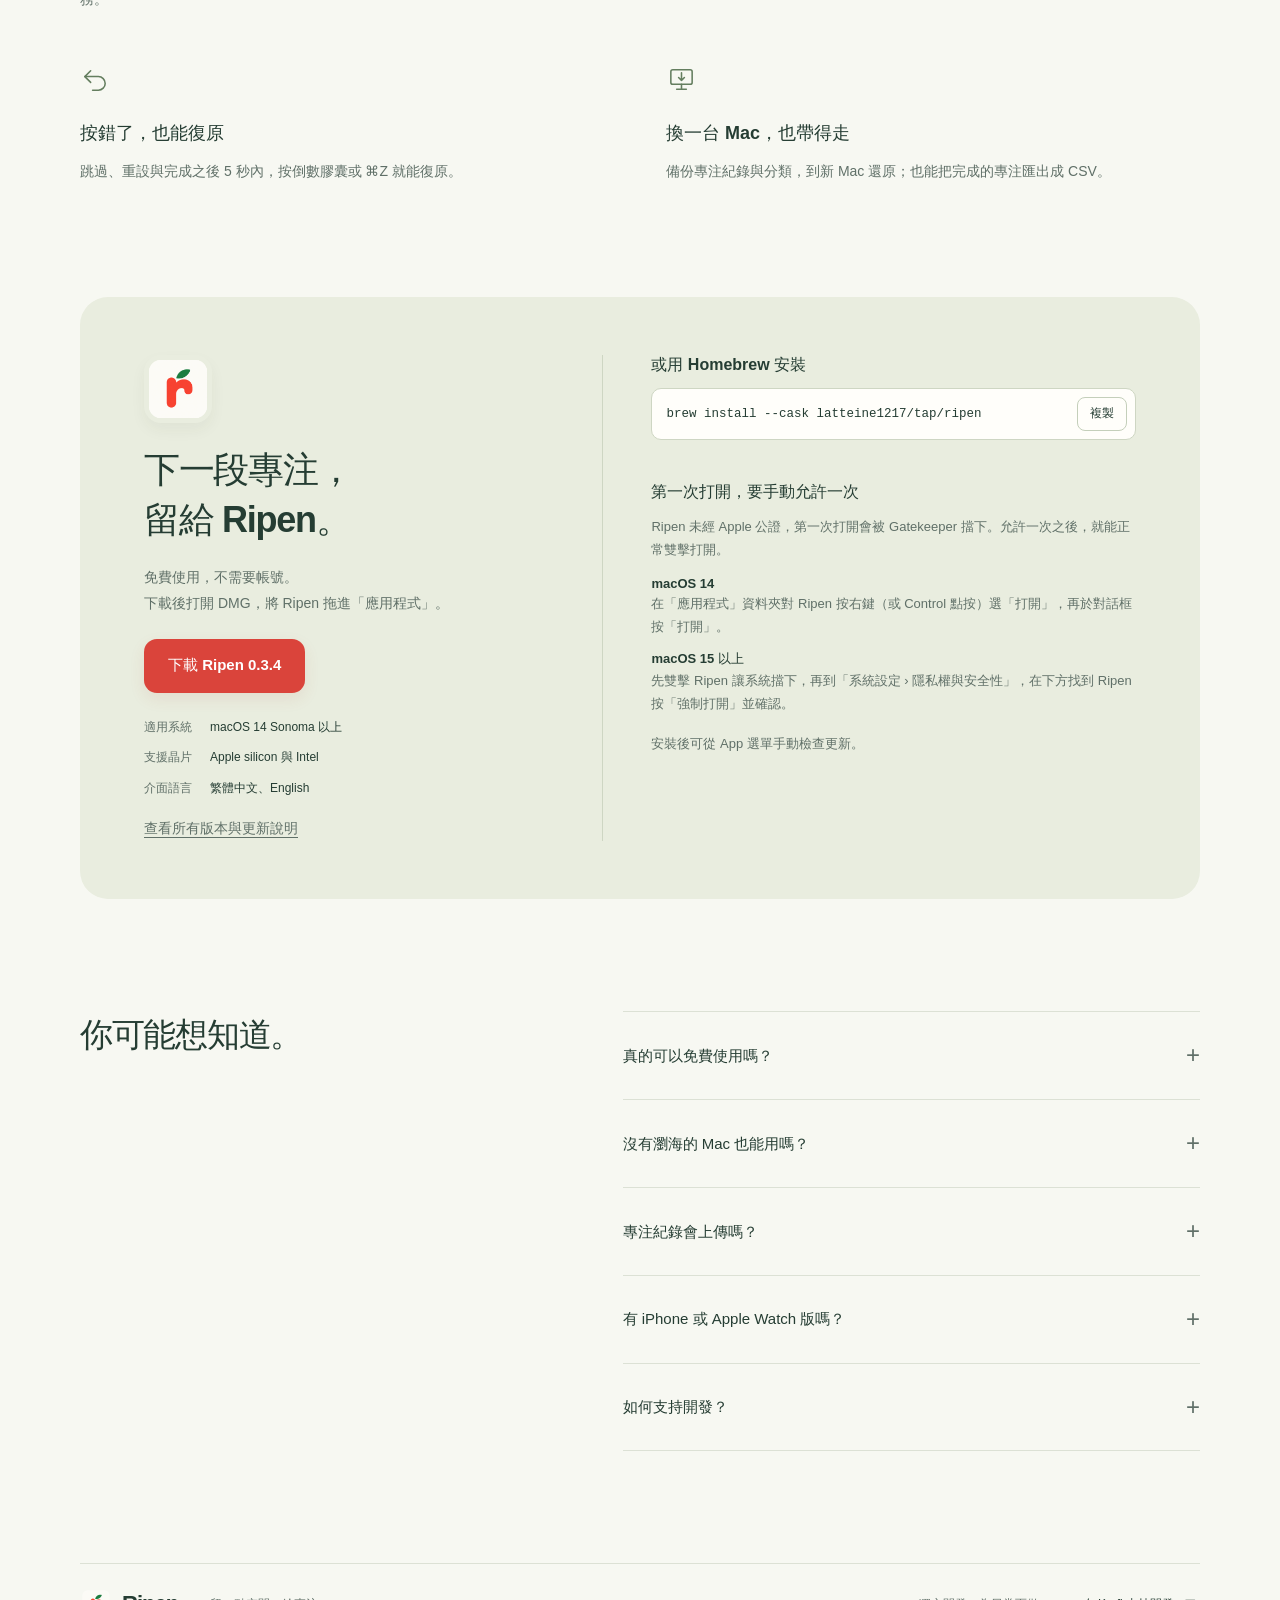
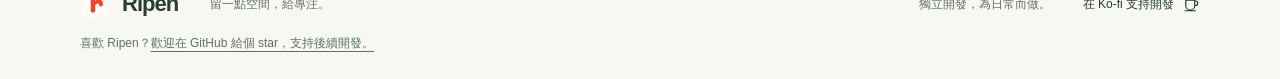
==== commit 4ba1b309: "feat(website): show the app in short clips instead of a form switcher The landing page showed one sc" ====
--- a/website/index.html
+++ b/website/index.html
@@ -8,16 +8,17 @@
   <title>Ripen — 留一點空間，給專注。</title>
   <link rel="icon" type="image/png" href="assets/app-icon.png">
   <link rel="stylesheet" href="styles.css">
-  <script src="script.js" defer></script>
+  <script src="script.js?v=20261106" defer></script>
 </head>
 <body>
   <a class="skip-link" href="#main">跳至主要內容</a>
   <header class="site-header wrap">
     <a class="brand" href="#" aria-label="Ripen 首頁"><img src="assets/app-icon.png" alt="" width="42" height="42"><span>Ripen</span></a>
     <nav aria-label="主要導覽">
-      <a href="#experience">看看 Ripen</a>
+      <a class="nav-optional" href="#experience">看看 Ripen</a>
+      <a class="nav-optional" href="#download">下載</a>
       <a href="#questions">常見問題</a>
-      <a class="nav-support" href="https://ko-fi.com/latteine1217" target="_blank" rel="noopener noreferrer">支持開發<span class="sr-only">（另開分頁）</span><svg viewBox="0 0 24 24" aria-hidden="true"><path d="M5 7h12v7a6 6 0 0 1-12 0V7Zm12 1h1a3 3 0 1 1 0 6h-1M4 21h14"/></svg></a>
+      <a href="https://github.com/latteine1217/ripen" target="_blank" rel="noopener noreferrer">GitHub<span class="sr-only">（另開分頁）</span></a>
       <label class="language-picker" hidden><span class="sr-only">語言</span><select id="language-select" aria-label="語言"><option value="zh-Hant" lang="zh-Hant">繁體中文</option><option value="en" lang="en">English</option></select></label>
     </nav>
   </header>
@@ -27,13 +28,19 @@
       <div class="hero-copy">
         <p class="availability"><span aria-hidden="true"></span>給 Mac 的專注小工具</p>
         <h1 id="hero-title">留一點空間，<br>給專注。</h1>
-        <p class="hero-description">時間留在視線裡，<br>注意力留給手上的事。</p>
+        <p class="hero-description">時間留在視線裡，注意力留給手上的事。</p>
         <a class="button button-primary" href="#download"><svg viewBox="0 0 24 24" aria-hidden="true"><path d="M12 3v12m-5-5 5 5 5-5M5 16v4h14v-4"/></svg>免費下載 macOS 版</a>
-        <p class="hero-note">macOS 14 以上・不需要帳號<br><span>免費使用，自願支持開發</span></p>
+        <p class="hero-note">免費・開源・不需帳號<br><span>macOS 14 以上・未經 Apple 公證，第一次打開要手動允許一次。</span></p>
       </div>
-      <div class="hero-scene" aria-label="Ripen 暖瓷白主視窗實際截圖">
-        <img class="hero-app" src="assets/main-white.jpg" data-src-en="assets/en/main-white.jpg" width="960" height="1200" alt="Ripen 暖瓷白主視窗：圓環顯示剩餘專注時間，可暫停與切換階段" fetchpriority="high">
-      </div>
+      <!-- 雙語操作短片沿用靜態畫面備援；播放規則見 docs/development.md。 -->
+      <figure class="clip clip-forms" data-video="assets/demos/zh-Hant/forms.mp4?v=20261106-app" data-video-en="assets/demos/en/forms.mp4?v=20261106-app">
+        <div class="forms-stage">
+          <img class="window-notch" src="assets/window-notch.png" data-src-en="assets/en/window-notch.png" width="720" height="312" alt="展開的瀏海島：顯示 18:42、進度條與控制按鈕" fetchpriority="high">
+          <img class="window-main" src="assets/window-main.jpg" data-src-en="assets/en/window-main.jpg" width="728" height="1048" alt="Ripen 主視窗：圓環倒數 18:42，分類為深度工作，可暫停" fetchpriority="high">
+          <img class="window-floating" src="assets/window-floating.png" data-src-en="assets/en/window-floating.png" width="736" height="496" alt="懸浮窗：顯示 18:42、進度條與控制按鈕" fetchpriority="high">
+        </div>
+        <figcaption>Ripen 的三種形態：主視窗、懸浮窗與瀏海島。</figcaption>
+      </figure>
     </section>
 
     <div class="quiet-facts wrap" aria-label="產品特色摘要">
@@ -45,35 +52,17 @@
         <h2 id="experience-title">找到你的<br>專注位置。</h2>
         <p>需要時就在眼前，忙起來就退到一旁。<br>同一個計時，三種相處方式。</p>
       </div>
-      <div class="mode-layout">
-        <div class="mode-choices" role="tablist" aria-label="切換計時形態" aria-orientation="vertical">
-          <button class="mode-tab" id="tab-main" type="button" role="tab" aria-selected="true" aria-controls="panel-main" tabindex="0"><span class="mode-symbol" aria-hidden="true"><svg viewBox="0 0 28 28"><rect x="5" y="3" width="18" height="22" rx="4"/><circle cx="14" cy="14" r="5"/></svg></span><span><strong>主視窗</strong><small>坐下來，開始這一段。</small></span><span class="tab-dot" aria-hidden="true"></span></button>
-          <button class="mode-tab" id="tab-floating" type="button" role="tab" aria-selected="false" aria-controls="panel-floating" tabindex="-1"><span class="mode-symbol" aria-hidden="true"><svg viewBox="0 0 28 28"><rect x="3" y="7" width="22" height="15" rx="4"/><path d="M8 12h6m-6 5h12"/></svg></span><span><strong>懸浮窗</strong><small>拖出圓環，放在順眼的地方。</small></span><span class="tab-dot" aria-hidden="true"></span></button>
-          <button class="mode-tab" id="tab-notch" type="button" role="tab" aria-selected="false" aria-controls="panel-notch" tabindex="-1"><span class="mode-symbol" aria-hidden="true"><svg viewBox="0 0 28 28"><path d="M3 5h22M6 5v8a4 4 0 0 0 4 4h8a4 4 0 0 0 4-4V5"/><path d="M11 10h6"/></svg></span><span><strong>瀏海島</strong><small>收進螢幕頂端，抬眼就看見。</small></span><span class="tab-dot" aria-hidden="true"></span></button>
-        </div>
-        <div class="mode-stage">
-          <div class="mode-panel" id="panel-main" role="tabpanel" aria-labelledby="tab-main" tabindex="0"><img src="assets/main.jpg" data-src-en="assets/en/main.jpg" alt="Main window：主視窗圓環計時與暫停按鈕" width="960" height="1200" loading="lazy"><p>完整控制，安靜地陪你開始。</p></div>
-          <div class="mode-panel" id="panel-floating" role="tabpanel" aria-labelledby="tab-floating" tabindex="0" hidden><img src="assets/floating.jpg" data-src-en="assets/en/floating.jpg" alt="Floating window：置頂懸浮窗顯示時間、進度與操作按鈕" width="880" height="640" loading="lazy"><p>永遠置頂，三種尺寸，記得你放的位置。</p></div>
-          <div class="mode-panel" id="panel-notch" role="tabpanel" aria-labelledby="tab-notch" tabindex="0" hidden><img src="assets/notch.jpg" data-src-en="assets/en/notch.jpg" alt="Notch island：滑鼠移入後展開的瀏海島與計時控制" width="1600" height="440" loading="lazy"><p>移入展開控制，往下拉回主視窗。沒有瀏海也能用。</p></div>
-          <span class="stage-label">App 實際截圖</span>
-        </div>
+      <div class="form-grid">
+        <article class="form-card form-card-main"><img src="assets/main.jpg" data-src-en="assets/en/main.jpg" alt="玻璃外觀的主視窗：圓環倒數 18:42 與暫停按鈕" width="960" height="1200" loading="lazy"><div><h3>主視窗</h3><p>完整控制，安靜地陪你開始。</p></div></article>
+        <article class="form-card form-card-floating"><img src="assets/floating.jpg" data-src-en="assets/en/floating.jpg" alt="玻璃外觀的懸浮窗：顯示時間、進度與操作按鈕" width="880" height="640" loading="lazy"><div><h3>懸浮窗</h3><p>永遠置頂，三種尺寸，記得你放的位置。</p></div></article>
+        <article class="form-card"><img src="assets/notch.jpg" data-src-en="assets/en/notch.jpg" alt="滑鼠移入後展開的瀏海島與計時控制" width="1600" height="440" loading="lazy"><div><h3>瀏海島</h3><p>移入展開控制，往下拉回主視窗。沒有瀏海也能用。</p></div></article>
       </div>
     </section>
 
     <section class="overtime-section" aria-labelledby="overtime-title">
       <div class="overtime-layout wrap">
-        <div class="overtime-art"><img src="assets/overtime.jpg" data-src-en="assets/en/overtime.jpg" width="960" height="1200" alt="Overtime：專注到點後，以青綠色 +03:17 繼續計時" loading="lazy"></div>
+        <figure class="clip clip-overtime" data-video="assets/demos/zh-Hant/overtime.mp4?v=20261106" data-video-en="assets/demos/en/overtime.mp4?v=20261106"><img src="assets/overtime.jpg" data-src-en="assets/en/overtime.jpg" width="960" height="1200" alt="專注超時：圓環與時間以洋紅色顯示 +03:17，下方是完成按鈕" loading="lazy"></figure>
         <div class="overtime-copy"><p class="small-note">給還沒寫完的那一句。</p><h2 id="overtime-title">到點了，<br>也不必急著結束。</h2><p>提示音響起後，Ripen 會換個顏色，繼續往上計時。把這個想法寫完，準備好了，再按「完成」。</p><p>專注紀錄會算進超時的長度；鎖定或睡眠期間的超時不會持續累加。</p><div class="overtime-example" aria-label="倒數到零後進入超時"><span>00:00</span><svg viewBox="0 0 40 16" aria-hidden="true"><path d="M1 8h36m-7-6 7 6-7 6"/></svg><span>+03:17</span></div></div>
-      </div>
-    </section>
-
-    <section class="details-section wrap section-space" aria-labelledby="details-title">
-      <h2 id="details-title">把簡單的事，<br>照顧好。</h2>
-      <div class="detail-grid">
-        <article><svg class="detail-icon" viewBox="0 0 32 32" aria-hidden="true"><path d="M16 3 5 8v8c0 6 11 13 11 13s11-7 11-13V8L16 3Z"/><path d="m11 16 3 3 7-7"/></svg><h3>你的紀錄，只留給你</h3><p>不用註冊、不需要帳號。專注紀錄保存在你的 Mac，不用把一天交給另一個雲端服務。</p></article>
-        <article><svg class="detail-icon" viewBox="0 0 32 32" aria-hidden="true"><circle cx="16" cy="16" r="12"/><path d="M16 8v8l5 3"/></svg><h3>照自己的節奏</h3><p>調整專注、短休息與長休息的時間。用全域快速鍵開始或暫停，手不用離開鍵盤。</p></article>
-        <article><svg class="detail-icon" viewBox="0 0 32 32" aria-hidden="true"><path d="M5 5v22h23M11 21v-6m7 6V8m7 13v-9"/></svg><h3>看見這一週的累積</h3><p>切換最近 7 天或 30 天，看專注了多久、時間花在哪些分類。點進分類，看它累積了多少。</p></article>
-        <article><svg class="detail-icon" viewBox="0 0 32 32" aria-hidden="true"><rect x="7" y="4" width="18" height="24" rx="3"/><path d="M12 21v-3m4 3v-7m4 7v-5"/></svg><h3>把累積做成一張卡</h3><p>每個分類都有一張成果卡，方形或直式版面。存成圖片、複製，或用系統分享選單傳出去。</p></article>
       </div>
     </section>
 
@@ -82,14 +71,14 @@
         <div class="story-copy">
           <h2 id="projects-title">每一段投入，<br>都看得見。</h2>
           <p>工作、閱讀，或正在學的新事物。把專注分給不同分類，看看這一週，時間花在哪裡。</p>
-          <p>今天的投入、七天的節奏、一路累積的時間，都留在你的 Mac。</p>
+          <p>切換最近 7 天或 30 天，看專注了多久、時間花在哪些分類。點進分類，看它累積了多少。</p>
         </div>
-        <div class="statistics-scene"><img src="assets/stats.jpg" data-src-en="assets/en/stats.jpg" width="960" height="1200" loading="lazy" alt="分類統計：依代表色呈現最近七天的專注；展示資料"></div>
+        <figure class="clip clip-stats" data-video="assets/demos/zh-Hant/stats.mp4?v=20261106" data-video-en="assets/demos/en/stats.mp4?v=20261106"><img src="assets/stats.jpg" data-src-en="assets/en/stats.jpg" width="960" height="1200" loading="lazy" alt="統計頁：最近 7 天的專注依分類代表色堆疊，下方列出各分類的累積時間；展示資料"></figure>
       </div>
       <div class="recap-story">
-        <div class="recap-scene" aria-label="方形與直式成果卡">
-          <img class="recap-square" src="assets/recap-square.png" data-src-en="assets/en/recap-square.png" width="1080" height="1080" loading="lazy" alt="方形分類成果卡；展示資料">
-          <img class="recap-portrait" src="assets/recap-portrait.png" data-src-en="assets/en/recap-portrait.png" width="1080" height="1920" loading="lazy" alt="直式分類成果卡；展示資料">
+        <div class="recap-scene" role="group" aria-label="方形與直式成果卡">
+          <img class="recap-square" src="assets/recap-square.png" data-src-en="assets/en/recap-square.png" width="1080" height="1080" loading="lazy" alt="方形成果卡：分類累積時間、今日投入、完成次數、專注天數與最近 7 天；展示資料">
+          <img class="recap-portrait" src="assets/recap-portrait.png" data-src-en="assets/en/recap-portrait.png" width="1080" height="1920" loading="lazy" alt="直式成果卡，內容與方形相同；展示資料">
         </div>
         <div class="story-copy">
           <h2>把累積，<br>留成一張卡。</h2>
@@ -100,9 +89,34 @@
       <p class="gallery-note">畫面中的分類與專注紀錄為展示資料。</p>
     </section>
 
+    <section class="details-section wrap" aria-labelledby="details-title">
+      <h2 id="details-title">把簡單的事，<br>照顧好。</h2>
+      <div class="detail-grid">
+        <article><svg class="detail-icon" viewBox="0 0 32 32" aria-hidden="true"><path d="M16 3 5 8v8c0 6 11 13 11 13s11-7 11-13V8L16 3Z"/><path d="m11 16 3 3 7-7"/></svg><h3>你的紀錄，只留給你</h3><p>不用註冊、不需要帳號。專注紀錄保存在你的 Mac，不用把一天交給另一個雲端服務。</p></article>
+        <article><svg class="detail-icon" viewBox="0 0 32 32" aria-hidden="true"><circle cx="16" cy="16" r="12"/><path d="M16 8v8l5 3"/></svg><h3>照自己的節奏</h3><p>調整專注、短休息與長休息的時間。用全域快速鍵開始或暫停，手不用離開鍵盤。</p></article>
+        <article><svg class="detail-icon" viewBox="0 0 32 32" aria-hidden="true"><path d="M11 7 5 13l6 6"/><path d="M5 13h14a7 7 0 0 1 0 14h-6"/></svg><h3>按錯了，也能復原</h3><p>跳過、重設與完成之後 5 秒內，按倒數膠囊或 ⌘Z 就能復原。</p></article>
+        <article><svg class="detail-icon" viewBox="0 0 32 32" aria-hidden="true"><rect x="5" y="6" width="22" height="15" rx="2"/><path d="M11 26h10M16 21v5M16 9v8m-3-3 3 3 3-3"/></svg><h3>換一台 Mac，也帶得走</h3><p>備份專注紀錄與分類，到新 Mac 還原；也能把完成的專注匯出成 CSV。</p></article>
+      </div>
+    </section>
+
     <section class="download-section wrap" id="download" aria-labelledby="download-title">
-      <div><img class="download-icon" src="assets/app-icon.png" alt="" width="80" height="80" loading="lazy"><h2 id="download-title">下一段專注，<br>留給 Ripen。</h2><p>免費使用，不需要帳號。<br>如果它剛好幫上忙，再請我喝杯咖啡。</p></div>
-      <div class="download-info"><div class="download-status"><span aria-hidden="true"></span>Mac 版現已開放下載</div><p>下載後打開 DMG，將 Ripen 拖進「應用程式」。<br>安裝後可從 App 選單手動檢查更新。</p><a class="button button-primary" href="https://github.com/latteine1217/ripen/releases/download/v0.3.4/Ripen-0.3.4.dmg">下載 Ripen 0.3.4</a><dl><div><dt>適用系統</dt><dd>macOS 14 Sonoma 以上</dd></div><div><dt>支援晶片</dt><dd>Apple silicon 與 Intel</dd></div><div><dt>介面語言</dt><dd>繁體中文、English</dd></div></dl><p class="install-note">目前版本尚未經 Apple 公證。首次開啟可能需要到「系統設定 › 隱私權與安全性」允許開啟。</p><p class="install-note"><a href="https://github.com/latteine1217/ripen/releases">查看所有版本與更新說明</a></p></div>
+      <div class="download-main">
+        <img class="download-icon" src="assets/app-icon.png" alt="" width="80" height="80" loading="lazy">
+        <h2 id="download-title">下一段專注，<br>留給 Ripen。</h2>
+        <p>免費使用，不需要帳號。<br>下載後打開 DMG，將 Ripen 拖進「應用程式」。</p>
+        <a class="button button-primary" href="https://github.com/latteine1217/ripen/releases/download/v0.3.4/Ripen-0.3.4.dmg">下載 Ripen 0.3.4</a>
+        <dl><div><dt>適用系統</dt><dd>macOS 14 Sonoma 以上</dd></div><div><dt>支援晶片</dt><dd>Apple silicon 與 Intel</dd></div><div><dt>介面語言</dt><dd>繁體中文、English</dd></div></dl>
+        <p class="install-note"><a href="https://github.com/latteine1217/ripen/releases">查看所有版本與更新說明</a></p>
+      </div>
+      <div class="download-info">
+        <h3>或用 Homebrew 安裝</h3>
+        <div class="command"><code>brew install --cask latteine1217/tap/ripen</code><button class="copy-button" type="button" aria-label="複製安裝指令">複製</button></div>
+        <p class="copy-status" role="status"></p>
+        <h3>第一次打開，要手動允許一次</h3>
+        <p>Ripen 未經 Apple 公證，第一次打開會被 Gatekeeper 擋下。允許一次之後，就能正常雙擊打開。</p>
+        <dl class="open-steps"><div><dt>macOS 14</dt><dd>在「應用程式」資料夾對 Ripen 按右鍵（或 Control 點按）選「打開」，再於對話框按「打開」。</dd></div><div><dt>macOS 15 以上</dt><dd>先雙擊 Ripen 讓系統擋下，再到「系統設定 › 隱私權與安全性」，在下方找到 Ripen 按「強制打開」並確認。</dd></div></dl>
+        <p class="install-note">安裝後可從 App 選單手動檢查更新。</p>
+      </div>
     </section>
 
     <section class="faq-section wrap section-space" id="questions" aria-labelledby="faq-title">
@@ -115,10 +129,8 @@
         <details><summary>如何支持開發？</summary><p>如果 Ripen 讓你的工作日順了一點，可以透過 <a href="https://ko-fi.com/latteine1217" target="_blank" rel="noopener noreferrer">Ko-fi 自願支持<span class="sr-only">（另開分頁）</span></a>。不支持也能完整使用目前的免費版本。</p></details>
       </div>
     </section>
-
-    <section class="support-section wrap" aria-labelledby="support-title"><div><h2 id="support-title">一個小工具，<br>慢慢做好。</h2><p>喜歡 Ripen 的話，一杯咖啡就是很好的鼓勵。</p></div><a class="button button-support" href="https://ko-fi.com/latteine1217" target="_blank" rel="noopener noreferrer"><svg viewBox="0 0 24 24" aria-hidden="true"><path d="M5 7h12v7a6 6 0 0 1-12 0V7Zm12 1h1a3 3 0 1 1 0 6h-1M4 21h14"/></svg>在 Ko-fi 支持開發<span class="sr-only">（另開分頁）</span></a></section>
   </main>
 
-  <footer class="site-footer wrap"><a class="brand" href="#" aria-label="回到 Ripen 首頁"><img src="assets/app-icon.png" alt="" width="32" height="32"><span>Ripen</span></a><p>留一點空間，給專注。</p><span>獨立開發，為日常而做。</span></footer>
+  <footer class="site-footer wrap"><a class="brand" href="#" aria-label="回到 Ripen 首頁"><img src="assets/app-icon.png" alt="" width="32" height="32"><span>Ripen</span></a><p>留一點空間，給專注。</p><span>獨立開發，為日常而做。</span><a class="nav-support" href="https://ko-fi.com/latteine1217" target="_blank" rel="noopener noreferrer">在 Ko-fi 支持開發<span class="sr-only">（另開分頁）</span><svg viewBox="0 0 24 24" aria-hidden="true"><path d="M5 7h12v7a6 6 0 0 1-12 0V7Zm12 1h1a3 3 0 1 1 0 6h-1M4 21h14"/></svg></a><p class="github-support">喜歡 Ripen？<a href="https://github.com/latteine1217/ripen" target="_blank" rel="noopener noreferrer">歡迎在 GitHub 給個 star，支持後續開發。<span class="sr-only">（另開分頁）</span></a></p></footer>
 </body>
 </html>
--- a/website/styles.css
+++ b/website/styles.css
@@ -1,20 +1,32 @@
 :root{--paper:#f7f8f2;--ink:#253d33;--muted:#607068;--coral:#da443b;--coral-hover:#ba342d;--line:#dce1d5;--green:#e8eddf;--mint:#bbd9ca;--radius:28px;font-family:-apple-system,BlinkMacSystemFont,"PingFang TC","Microsoft JhengHei",sans-serif;color:var(--ink);background:var(--paper);font-synthesis:none;scroll-behavior:smooth;scroll-padding-top:32px}
-*{box-sizing:border-box}body{margin:0}a{color:inherit;text-decoration:none}button{font:inherit}img{display:block;max-width:100%;height:auto}svg{width:22px;height:22px;fill:none;stroke:currentColor;stroke-width:1.6;stroke-linecap:round;stroke-linejoin:round;flex:none}button,a,summary{-webkit-tap-highlight-color:transparent}a:focus-visible,button:focus-visible,summary:focus-visible,[tabindex="0"]:focus-visible{outline:3px solid var(--coral);outline-offset:5px}h1,h2,h3,p{margin:0}p{line-height:1.9}h1,h2,h3{text-wrap:balance}h2{font-size:clamp(30px,3.6vw,45px);line-height:1.45;letter-spacing:-1.3px;font-weight:600}.wrap{width:min(1120px,calc(100% - 96px));margin-inline:auto}.section-space{padding-block:112px}.sr-only{position:absolute;width:1px;height:1px;padding:0;margin:-1px;overflow:hidden;clip-path:inset(50%);white-space:nowrap;border:0}.skip-link{position:fixed;left:20px;top:-100px;background:var(--ink);color:white;padding:12px 20px;z-index:10}.skip-link:focus{top:15px}
+*{box-sizing:border-box}body{margin:0}a{color:inherit;text-decoration:none}button{font:inherit}img{display:block;max-width:100%;height:auto}svg{width:22px;height:22px;fill:none;stroke:currentColor;stroke-width:1.6;stroke-linecap:round;stroke-linejoin:round;flex:none}button,a,summary{-webkit-tap-highlight-color:transparent}a:focus-visible,button:focus-visible,summary:focus-visible{outline:3px solid var(--coral);outline-offset:5px}figure{margin:0}h1,h2,h3,p{margin:0}p{line-height:1.9}h1,h2,h3{text-wrap:balance}h2{font-size:clamp(30px,3.6vw,45px);line-height:1.45;letter-spacing:-1.3px;font-weight:600}.wrap{width:min(1120px,calc(100% - 96px));margin-inline:auto}.section-space{padding-block:112px}.sr-only{position:absolute;width:1px;height:1px;padding:0;margin:-1px;overflow:hidden;clip-path:inset(50%);white-space:nowrap;border:0}.skip-link{position:fixed;left:20px;top:-100px;background:var(--ink);color:white;padding:12px 20px;z-index:10}.skip-link:focus{top:15px}
 .site-header{height:108px;display:flex;align-items:center;justify-content:space-between}.brand{display:inline-flex;align-items:center;gap:10px}.brand img{border-radius:10px}.brand span{font-size:27px;font-weight:650;letter-spacing:-1px}.site-header nav{display:flex;gap:32px;align-items:center;font-size:14px}.site-header nav>a:hover{text-decoration:underline;text-underline-offset:5px}.nav-support{display:flex;align-items:center;gap:8px}.nav-support svg{width:18px;height:18px}
-.hero{display:grid;grid-template-columns:1fr 1.16fr;min-height:640px;align-items:center;padding-block:26px 62px;gap:44px}.availability{display:flex;align-items:center;gap:9px;font-size:13px;color:var(--muted);margin-bottom:27px}.availability>span{width:7px;height:7px;border-radius:50%;background:#718f65}.hero h1{font-size:clamp(42px,5.1vw,66px);font-weight:600;line-height:1.4;letter-spacing:-2.5px}.hero-description{font-size:19px;color:var(--muted);margin:24px 0 30px;line-height:1.85}.button{display:inline-flex;align-items:center;justify-content:center;gap:11px;min-height:54px;padding:15px 24px;border-radius:13px;font-size:15px;font-weight:550;transition:background .15s,transform .15s}.button:hover{transform:translateY(-2px)}.button-primary{background:var(--coral);color:white;box-shadow:0 6px 16px #b3463018}.button-primary:hover{background:var(--coral-hover)}.hero-note{font-size:12px;color:var(--muted);margin-top:14px;line-height:1.9}.hero-note span{font-size:11px;color:#6e786b}.hero-scene{width:min(100%,440px);aspect-ratio:4/5;position:relative;display:flex;align-items:center;justify-content:center;justify-self:end;overflow:hidden;border-radius:28px}.hero-app{width:100%;position:relative}.quiet-facts{border-block:1px solid var(--line);display:flex;justify-content:space-around;padding:23px 0;color:var(--muted);font-size:13px}
-.section-heading{display:flex;align-items:flex-end;justify-content:space-between;gap:30px;margin-bottom:52px}.section-heading p{color:var(--muted);font-size:15px;margin-bottom:5px}.mode-layout{display:grid;grid-template-columns:340px 1fr;gap:40px;align-items:center}.mode-choices{display:grid;gap:12px}.mode-tab{display:flex;align-items:center;gap:17px;width:100%;padding:25px 20px;text-align:left;border:1px solid transparent;border-radius:17px;background:transparent;color:var(--ink);cursor:pointer}.mode-tab:hover{background:#ecefe5}.mode-tab[aria-selected="true"]{background:#fffefa;border-color:var(--line);box-shadow:0 6px 18px #293c3b04}.mode-symbol{display:grid;place-items:center;width:40px;height:40px;color:#6e8572}.mode-symbol svg{width:28px;height:28px}.mode-tab strong{font-size:17px;font-weight:600;display:block;margin-bottom:7px}.mode-tab small{font-size:12px;color:var(--muted);line-height:1.6;display:block}.tab-dot{margin-left:auto;min-width:7px;height:7px;border-radius:50%;background:var(--coral);opacity:0}.mode-tab[aria-selected="true"] .tab-dot{opacity:1}.mode-stage{height:470px;position:relative;border-radius:var(--radius);background:#e9ecdf;overflow:hidden}.mode-panel{height:100%;display:flex;flex-direction:column;align-items:center;justify-content:center;padding:32px 24px 52px;gap:20px}.mode-panel[hidden]{display:none}.mode-panel img{object-fit:contain;border-radius:12px;box-shadow:0 12px 30px #29413517;max-height:330px;width:auto;max-width:100%}.mode-panel p{font-size:12px;color:var(--muted);text-align:center}.stage-label{position:absolute;right:22px;bottom:15px;color:#6b7968;font-size:10px;letter-spacing:.3px}
-.overtime-section{background:var(--ink);color:#f4f6e8}.overtime-layout{display:grid;grid-template-columns:1fr 1fr;align-items:center;gap:95px;padding-block:85px;overflow:hidden}.overtime-art{display:flex;justify-content:center;position:relative;padding-block:15px}.overtime-art:before{content:"";position:absolute;inset:0;background:radial-gradient(ellipse,#92c1a82a,transparent 67%)}.overtime-art img{width:340px;border-radius:15px;box-shadow:0 24px 60px #0c201c40;position:relative}.small-note{font-size:13px;color:#c5d3bd;margin-bottom:18px}.overtime-copy h2{font-size:clamp(30px,3.3vw,43px);margin-bottom:24px}.overtime-copy>p:not(.small-note){font-size:14px;color:#c6d2c6;margin-top:14px;max-width:360px}.overtime-example{display:flex;align-items:center;gap:22px;font-variant-numeric:tabular-nums;margin-top:29px;font-size:30px;letter-spacing:-.8px}.overtime-example>span:first-child{color:#a4b3a5}.overtime-example>span:last-child{color:#9ce1d4}.overtime-example svg{width:40px;height:16px;color:#b5c3b1}
-.details-section h2{margin-bottom:52px}.detail-grid{display:grid;grid-template-columns:repeat(2,1fr);gap:52px}.detail-icon{width:31px;height:31px;margin-bottom:22px;color:#647e5f}.detail-grid h3{font-size:18px;font-weight:600;margin-bottom:13px}.detail-grid p{color:var(--muted);font-size:14px}
-.download-section{padding:58px 64px;background:#e9eddf;border-radius:var(--radius);display:grid;grid-template-columns:1fr 1fr;gap:72px;align-items:center;scroll-margin-top:28px}.download-icon{width:68px;height:68px;border-radius:17px;box-shadow:0 7px 15px #35442e0d;margin-bottom:22px}.download-section h2{font-size:36px;line-height:1.4;margin-bottom:20px}.download-section>div>p{color:var(--muted);font-size:14px}.download-info{border-left:1px solid #ced6c3;padding-left:39px}.download-status{font-size:17px;font-weight:600;display:flex;align-items:center;gap:9px;margin-bottom:15px}.download-status>span{background:#798d68;width:8px;height:8px;border-radius:50%}.download-info>p{font-size:13px!important}.download-info dl{margin:23px 0;font-size:12px}.download-info dl>div{display:flex;gap:18px;margin-top:12px;line-height:1.7}.download-info dt{color:var(--muted);flex:none}.download-info dd{margin:0}.download-info .install-note{font-size:11px!important;line-height:1.8}
-.faq-section{display:grid;grid-template-columns:.9fr 1.1fr;gap:70px}.faq-section h2{font-size:33px}.faq-list details{border-bottom:1px solid var(--line)}.faq-list details:first-child{border-top:1px solid var(--line)}summary{list-style:none;cursor:pointer;display:flex;justify-content:space-between;align-items:center;gap:18px;padding:23px 0;font-size:15px;line-height:1.7}summary::-webkit-details-marker{display:none}summary:after{content:"+";font-size:24px;font-weight:300;color:var(--muted)}details[open] summary:after{content:"−"}.faq-list details p{font-size:14px;color:var(--muted);padding-bottom:24px;max-width:450px}.faq-list details a{text-decoration:underline;text-underline-offset:4px}.support-section{display:flex;align-items:center;justify-content:space-between;gap:32px;border-top:1px solid var(--line);padding-block:58px 68px}.support-section h2{font-size:30px}.support-section p{font-size:14px;color:var(--muted);margin-top:17px}.button-support{border:1px solid #c4cfba;background:transparent;white-space:nowrap}.button-support:hover{background:var(--green)}.site-footer{display:flex;align-items:center;gap:32px;border-top:1px solid var(--line);min-height:100px}.site-footer .brand span{font-size:22px}.site-footer p,.site-footer>span{color:var(--muted);font-size:11px}.site-footer>span{margin-left:auto}
-@media(min-width:1440px){.hero{min-height:720px;gap:70px}}
-@media(max-width:960px){.wrap{width:calc(100% - 56px)}.hero{gap:22px;min-height:580px}.hero-scene{max-width:380px}.hero h1{font-size:47px}.mode-layout{grid-template-columns:280px 1fr;gap:24px}.mode-tab{padding:22px 13px;gap:9px}.mode-stage{height:430px}.mode-panel img{max-height:300px}.overtime-layout{gap:45px}.detail-grid{gap:26px}.download-section{padding:42px;gap:32px}.download-info{padding-left:28px}.faq-section{gap:36px}.section-space{padding-block:86px}}
-@media(max-width:680px){.wrap{width:calc(100% - 40px)}.site-header{height:86px}.site-header nav{gap:18px;font-size:12px}.site-header nav>a:first-child{display:none}.brand span{font-size:24px}.brand img{width:36px;height:36px}.nav-support svg{display:none}.hero{grid-template-columns:1fr;padding-top:26px;padding-bottom:34px;gap:31px}.hero-copy{text-align:center}.availability{justify-content:center;font-size:12px;margin-bottom:20px}.hero h1{font-size:45px;letter-spacing:-2px;line-height:1.45}.hero-description{font-size:16px;margin:18px 0 23px}.hero-note{font-size:11px;margin-top:12px}.hero-scene{width:min(360px,100%);margin-inline:auto;justify-self:center}.quiet-facts{display:grid;grid-template-columns:1fr 1fr;gap:17px 10px;text-align:center;font-size:12px;padding-block:22px}.section-space{padding-block:66px}.section-heading{display:block;margin-bottom:30px}.section-heading h2{font-size:32px}.section-heading p{margin-top:19px;font-size:13px}.mode-layout{grid-template-columns:1fr;gap:20px}.mode-choices{display:flex;gap:7px}.mode-tab{flex:1;justify-content:center;padding:16px 5px;gap:0}.mode-tab strong{font-size:14px;margin:0}.mode-tab small,.mode-symbol,.tab-dot{display:none}.mode-stage{height:410px}.mode-panel{padding:25px 16px 44px;gap:17px}.mode-panel img{max-height:300px}.mode-panel p{font-size:11px}.overtime-layout{grid-template-columns:1fr;padding-block:58px;gap:39px}.overtime-copy{grid-row:1}.overtime-copy h2{font-size:33px}.overtime-copy>p:not(.small-note){max-width:none}.overtime-art img{width:min(100%,300px)}.overtime-example{font-size:28px}.detail-grid{grid-template-columns:1fr;gap:32px}.details-section h2{font-size:32px;margin-bottom:35px}.detail-grid article{display:grid;grid-template-columns:37px 1fr;gap:8px 16px}.detail-icon{grid-row:1/3;margin:0;width:28px;height:28px}.detail-grid h3{font-size:17px;margin:0;align-self:center}.detail-grid p{font-size:13px;grid-column:2}.download-section{grid-template-columns:1fr;padding:30px 25px;gap:28px;border-radius:22px}.download-section h2{font-size:32px}.download-info{border-left:0;border-top:1px solid #ced6c3;padding:27px 0 0}.download-info>p{font-size:12px!important}.download-info dl>div{gap:16px}.faq-section{grid-template-columns:1fr;gap:30px}.faq-section h2{font-size:30px}summary{font-size:14px;padding-block:21px}.faq-list details p{font-size:13px}.support-section{display:block;padding-block:38px 45px}.support-section h2{font-size:29px}.support-section p{font-size:13px}.button-support{margin-top:25px;font-size:14px}.site-footer{gap:16px;flex-wrap:wrap;padding-block:24px;min-height:0}.site-footer .brand img{width:29px;height:29px}.site-footer>span{margin-left:0;width:100%;padding-left:39px}.site-footer p{font-size:10px}}
-@media(prefers-reduced-motion:reduce){:root{scroll-behavior:auto}.button{transition:none}.button:hover{transform:none}}
+
+.hero{padding-block:30px 72px;display:grid;gap:56px}.hero-copy{display:flex;flex-direction:column;align-items:center;text-align:center}.availability{display:flex;align-items:center;gap:9px;font-size:13px;color:var(--muted);margin-bottom:22px}.availability>span{width:7px;height:7px;border-radius:50%;background:#718f65}.hero h1{font-size:clamp(42px,5.1vw,66px);font-weight:600;line-height:1.4;letter-spacing:-2.5px}.hero-description{font-size:19px;color:var(--muted);margin:20px 0 28px;line-height:1.85}.button{display:inline-flex;align-items:center;justify-content:center;gap:11px;min-height:54px;padding:15px 24px;border-radius:13px;font-size:15px;font-weight:550;transition:background .15s,transform .15s}.button:hover{transform:translateY(-2px)}.button-primary{background:var(--coral);color:white;box-shadow:0 6px 16px #b3463018}.button-primary:hover{background:var(--coral-hover)}.hero-note{font-size:13px;color:var(--muted);margin-top:16px;line-height:1.9}.hero-note span{font-size:12px}.quiet-facts{border-block:1px solid var(--line);display:flex;justify-content:space-around;padding:23px 0;color:var(--muted);font-size:13px}
+
+/* 影片元件：靜態畫面永遠在底層，影片載入後才蓋上去。 */
+.clip{position:relative}.clip video{position:absolute;inset:0;width:100%;height:100%;object-fit:cover;border-radius:inherit;background:#0000;opacity:0;transition:opacity .25s}.clip.is-ready video{opacity:1}.clip-toggle{position:absolute;right:14px;bottom:14px;display:inline-flex;align-items:center;min-height:36px;padding:7px 14px;border:0;border-radius:18px;background:#14231ccc;color:white;font-size:12px;cursor:pointer}.clip-toggle:hover{background:#14231c}.clip-forms figcaption{position:static;margin-top:14px;text-align:center;font-size:12px;color:var(--muted)}.clip-forms video{bottom:auto;aspect-ratio:83/54;height:auto;object-fit:contain;background:var(--paper);border-radius:var(--radius)}.clip-forms .clip-toggle{bottom:auto;top:calc(min(1120px,100vw - 96px)*54/83 - 50px)}
+.forms-stage{position:relative;aspect-ratio:83/54;overflow:hidden;border-radius:var(--radius);background:radial-gradient(70% 90% at 10% 10%,#b67c6c,#b67c6c00),radial-gradient(70% 90% at 95% 5%,#6d6bab,#6d6bab00),radial-gradient(70% 90% at 95% 100%,#55808f,#55808f00),radial-gradient(70% 90% at 5% 100%,#8d9a7e,#8d9a7e00),#b39d72}.forms-stage img{position:absolute;filter:drop-shadow(0 14px 30px #1d2a2340)}.window-notch{width:30.5%;left:34.75%;top:0}.window-main{width:30.8%;left:8%;top:21%;border-radius:4.4%/3.05%}.window-floating{width:31.2%;right:9%;top:42%;border-radius:calc(var(--radius)*.8)}
+
+.section-heading{display:flex;align-items:flex-end;justify-content:space-between;gap:30px;margin-bottom:52px}.section-heading p{color:var(--muted);font-size:15px;margin-bottom:5px}
+.form-grid{display:grid;grid-template-columns:440px minmax(0,1fr);gap:20px}.form-card{display:flex;flex-direction:column;border-radius:22px;overflow:hidden;background:#fffefa;border:1px solid var(--line)}.form-card-main{grid-row:span 2}.form-card img{width:100%;flex:1 0 auto;height:auto;object-fit:cover}.form-card-main img{aspect-ratio:4/5}.form-card-floating img{flex-basis:285px;height:285px}.form-card>div{padding:20px 24px 22px}.form-card h3{font-size:17px;font-weight:600;margin-bottom:4px}.form-card p{font-size:13px;color:var(--muted);line-height:1.7}
+
+.overtime-section{background:var(--ink);color:#f4f6e8}.overtime-layout{display:grid;grid-template-columns:1fr 1fr;align-items:center;gap:95px;padding-block:85px;overflow:hidden}.clip-overtime{width:340px;justify-self:center;border-radius:15px;box-shadow:0 24px 60px #0c201c40}.clip-overtime img{border-radius:15px}.small-note{font-size:13px;color:#c5d3bd;margin-bottom:18px}.overtime-copy h2{font-size:clamp(30px,3.3vw,43px);margin-bottom:24px}.overtime-copy>p:not(.small-note){font-size:14px;color:#c6d2c6;margin-top:14px;max-width:360px}.overtime-example{display:flex;align-items:center;gap:22px;font-variant-numeric:tabular-nums;margin-top:29px;font-size:30px;letter-spacing:-.8px}.overtime-example>span:first-child{color:#a4b3a5}.overtime-example>span:last-child{color:#d39de9}.overtime-example svg{width:40px;height:16px;color:#b5c3b1}
+
+.project-story,.recap-story{display:grid;grid-template-columns:minmax(0,1fr) minmax(0,1fr);align-items:center;gap:88px}.story-copy{max-width:390px}.story-copy h2{margin-bottom:24px}.story-copy p{font-size:15px;color:var(--muted);margin-top:14px}.clip-stats{width:360px;justify-self:center;border-radius:22px}.clip-stats img{border-radius:22px}.recap-story{grid-template-columns:minmax(0,1.2fr) minmax(0,1fr);gap:72px;margin-top:100px}.recap-story .story-copy{justify-self:end}.recap-scene{display:flex;align-items:center;gap:18px;padding:30px 0;min-width:0}.recap-scene img{min-width:0;border-radius:9px;box-shadow:0 12px 32px #253d3314}.recap-square{width:59%}.recap-portrait{width:calc(41% - 18px)}.gallery-note{margin-top:44px;text-align:center;font-size:12px;color:var(--muted)}
+
+.details-section{padding-bottom:112px}.details-section h2{margin-bottom:52px}.detail-grid{display:grid;grid-template-columns:repeat(2,1fr);gap:52px}.detail-icon{width:31px;height:31px;margin-bottom:22px;color:#647e5f}.detail-grid h3{font-size:18px;font-weight:600;margin-bottom:13px}.detail-grid p{color:var(--muted);font-size:14px}
+
+.download-section{padding:58px 64px;background:#e9eddf;border-radius:var(--radius);display:grid;grid-template-columns:minmax(0,.85fr) minmax(0,1.15fr);gap:64px;scroll-margin-top:28px}.download-icon{width:68px;height:68px;border-radius:17px;box-shadow:0 7px 15px #35442e0d;margin-bottom:22px}.download-section h2{font-size:36px;line-height:1.4;margin-bottom:18px}.download-main>p{color:var(--muted);font-size:14px;margin-bottom:22px}.download-main dl{margin:24px 0 18px;font-size:12px}.download-main dl>div{display:flex;gap:18px;margin-top:10px;line-height:1.7}.download-main dt{color:var(--muted);flex:none}dd{margin:0}.download-main .install-note a{text-decoration:underline;text-underline-offset:4px}.install-note{font-size:12px;color:var(--muted);line-height:1.8}.download-main>.install-note{margin:0}
+.download-info{border-left:1px solid #ced6c3;padding-left:48px}.download-info h3{font-size:16px;font-weight:600;margin-bottom:12px}.download-info>p{font-size:13px;color:var(--muted);line-height:1.8}.command{display:flex;align-items:center;gap:10px;padding:8px 8px 8px 14px;background:#fffefa;border:1px solid #ced6c3;border-radius:10px}.command code{flex:1;min-width:0;overflow-x:auto;scrollbar-width:none;white-space:nowrap;font:12.5px ui-monospace,SFMono-Regular,Menlo,monospace}.copy-button{flex:none;min-height:34px;padding:5px 12px;border:1px solid #c4cfba;border-radius:8px;background:transparent;color:var(--ink);font-size:12px;cursor:pointer}.copy-button:hover{background:var(--green)}.download-info>.copy-status{min-height:30px;font-size:12px;line-height:30px;color:var(--muted);margin-bottom:12px}.open-steps{margin:14px 0 16px;font-size:13px}.open-steps>div{margin-top:12px}.open-steps dt{font-weight:600;margin-bottom:2px}.open-steps dd{color:var(--muted);line-height:1.75}
+
+.faq-section{display:grid;grid-template-columns:.9fr 1.1fr;gap:70px}.faq-section h2{font-size:33px}.faq-list details{border-bottom:1px solid var(--line)}.faq-list details:first-child{border-top:1px solid var(--line)}summary{list-style:none;cursor:pointer;display:flex;justify-content:space-between;align-items:center;gap:18px;padding:23px 0;font-size:15px;line-height:1.7}summary::-webkit-details-marker{display:none}summary:after{content:"+";font-size:24px;font-weight:300;color:var(--muted)}details[open] summary:after{content:"−"}.faq-list details p{font-size:14px;color:var(--muted);padding-bottom:24px;max-width:450px}.faq-list details a{text-decoration:underline;text-underline-offset:4px}
+.site-footer{display:flex;align-items:center;gap:32px;border-top:1px solid var(--line);min-height:100px;font-size:12px}.site-footer .brand span{font-size:22px}.site-footer p,.site-footer>span{color:var(--muted);font-size:12px}.site-footer>span{margin-left:auto}.site-footer .nav-support:hover{text-decoration:underline;text-underline-offset:4px}
+
+.site-footer{flex-wrap:wrap;padding-block:24px;gap:12px 32px}.site-footer .github-support{flex-basis:100%}.github-support a{text-decoration:underline;text-underline-offset:4px}.site-header nav{flex-wrap:wrap;justify-content:flex-end}.site-header{gap:12px}
 
 .language-picker:not([hidden]){display:inline-flex;align-items:center}.language-picker select{font:inherit;color:var(--ink);background:transparent;border:1px solid #c4cfba;border-radius:8px;padding:8px 6px;cursor:pointer;max-width:125px}.language-picker select:focus-visible{outline:3px solid var(--coral);outline-offset:5px}
-@media(max-width:680px){.site-header{height:auto;min-height:86px;gap:12px;flex-wrap:wrap;padding-block:18px}.site-header nav{gap:12px;flex-wrap:wrap}.language-picker select{max-width:110px}html[lang="en"] .mode-tab strong{font-size:12px}html[lang="en"] .hero h1{font-size:42px}}
 
-.project-gallery{padding-top:0}.project-story,.recap-story{display:grid;grid-template-columns:minmax(0,1fr) minmax(0,1fr);align-items:center;gap:88px}.story-copy{max-width:390px}.story-copy h2{margin-bottom:24px}.story-copy p{font-size:15px;color:var(--muted);margin-top:14px}.statistics-scene{display:flex;justify-content:center}.statistics-scene img{width:336px;border-radius:22px}.recap-story{grid-template-columns:minmax(0,1.2fr) minmax(0,1fr);gap:72px;margin-top:100px}.recap-story .story-copy{justify-self:end}.recap-scene{display:flex;align-items:center;gap:18px;padding:30px 0;min-width:0}.recap-scene img{min-width:0;border-radius:9px;box-shadow:0 12px 32px #253d3314}.recap-square{width:59%}.recap-portrait{width:calc(41% - 18px)}.gallery-note{margin-top:44px;text-align:center;font-size:12px;color:var(--muted)}
-@media(max-width:960px){.project-story{gap:40px}.recap-story{gap:40px;margin-top:72px}.statistics-scene img{width:300px}.story-copy p{font-size:14px}.recap-scene{gap:12px}.recap-portrait{width:calc(41% - 12px)}}
-@media(max-width:680px){.project-story,.recap-story{grid-template-columns:1fr;gap:30px}.story-copy{max-width:none}.story-copy h2{font-size:32px;margin-bottom:20px}.story-copy p{font-size:14px}.statistics-scene img{width:min(100%,320px)}.recap-story{margin-top:64px}.recap-story .story-copy{grid-row:1;justify-self:stretch}.recap-scene{padding:8px 0 18px;max-width:440px;width:100%;margin-inline:auto}.gallery-note{margin-top:24px;font-size:11px}}
+@media(max-width:960px){.wrap{width:calc(100% - 56px)}.hero h1{font-size:47px}.clip-forms .clip-toggle{top:calc((100vw - 56px)*54/83 - 50px)}.form-grid{grid-template-columns:minmax(0,5fr) minmax(0,6fr)}.overtime-layout{gap:45px}.clip-overtime{width:min(100%,320px)}.detail-grid{gap:26px}.download-section{padding:42px;gap:32px}.download-info{padding-left:28px}.faq-section{gap:36px}.section-space{padding-block:86px}.details-section{padding-bottom:86px}.project-story{gap:40px}.recap-story{gap:40px;margin-top:72px}.clip-stats{width:min(100%,320px)}.story-copy p{font-size:14px}.recap-scene{gap:12px}.recap-portrait{width:calc(41% - 12px)}}
+@media(max-width:680px){.wrap{width:calc(100% - 40px)}.site-header{height:auto;min-height:86px;gap:12px;padding-block:18px}.site-header nav{gap:12px;font-size:12px}.nav-optional{display:none}.brand span{font-size:24px}.brand img{width:36px;height:36px}.language-picker select{max-width:110px}.hero{padding-block:14px 40px;gap:32px}.availability{font-size:12px;margin-bottom:16px}.hero h1{font-size:45px;letter-spacing:-2px;line-height:1.45}.hero-description{font-size:16px;margin:14px 0 22px}.hero-note{font-size:12px;margin-top:12px}.hero-note span{font-size:11px}.forms-stage{border-radius:18px}.clip-forms .clip-toggle{top:calc((100vw - 40px)*54/83 - 46px);right:8px}.clip-forms figcaption{font-size:11px}.quiet-facts{display:grid;grid-template-columns:1fr 1fr;gap:17px 10px;text-align:center;font-size:12px;padding-block:22px}.section-space{padding-block:66px}.section-heading{display:block;margin-bottom:30px}.section-heading h2{font-size:32px}.section-heading p{margin-top:19px;font-size:13px}.form-grid{grid-template-columns:1fr}.form-card-main{grid-row:auto}.form-card img{flex:none}.form-card-floating img{height:auto}.overtime-layout{grid-template-columns:1fr;padding-block:58px;gap:39px}.overtime-copy{grid-row:1}.overtime-copy h2{font-size:33px}.overtime-copy>p:not(.small-note){max-width:none}.overtime-example{font-size:28px}.project-story,.recap-story{grid-template-columns:1fr;gap:30px}.story-copy{max-width:none}.story-copy h2{font-size:32px;margin-bottom:20px}.recap-story{margin-top:64px}.recap-story .story-copy{grid-row:1;justify-self:stretch}.recap-scene{padding:8px 0 18px;max-width:440px;width:100%;margin-inline:auto}.gallery-note{margin-top:24px;font-size:11px}.detail-grid{grid-template-columns:1fr;gap:32px}.details-section{padding-bottom:66px}.details-section h2{font-size:32px;margin-bottom:35px}.detail-grid article{display:grid;grid-template-columns:37px 1fr;gap:8px 16px}.detail-icon{grid-row:1/3;margin:0;width:28px;height:28px}.detail-grid h3{font-size:17px;margin:0;align-self:center}.detail-grid p{font-size:13px;grid-column:2}.download-section{grid-template-columns:minmax(0,1fr);padding:30px 22px;gap:28px;border-radius:22px}.download-section h2{font-size:32px}.download-info{border-left:0;border-top:1px solid #ced6c3;padding:27px 0 0}.faq-section{grid-template-columns:1fr;gap:30px}.faq-section h2{font-size:30px}summary{font-size:14px;padding-block:21px}.faq-list details p{font-size:13px}.site-footer{gap:12px 16px;flex-wrap:wrap;padding-block:24px;min-height:0}.site-footer .brand img{width:29px;height:29px}.site-footer>span{margin-left:0;width:100%}html[lang="en"] .hero h1{font-size:42px}}
+@media(prefers-reduced-motion:reduce){:root{scroll-behavior:auto}.button{transition:none}.button:hover{transform:none}.clip video{transition:none}}
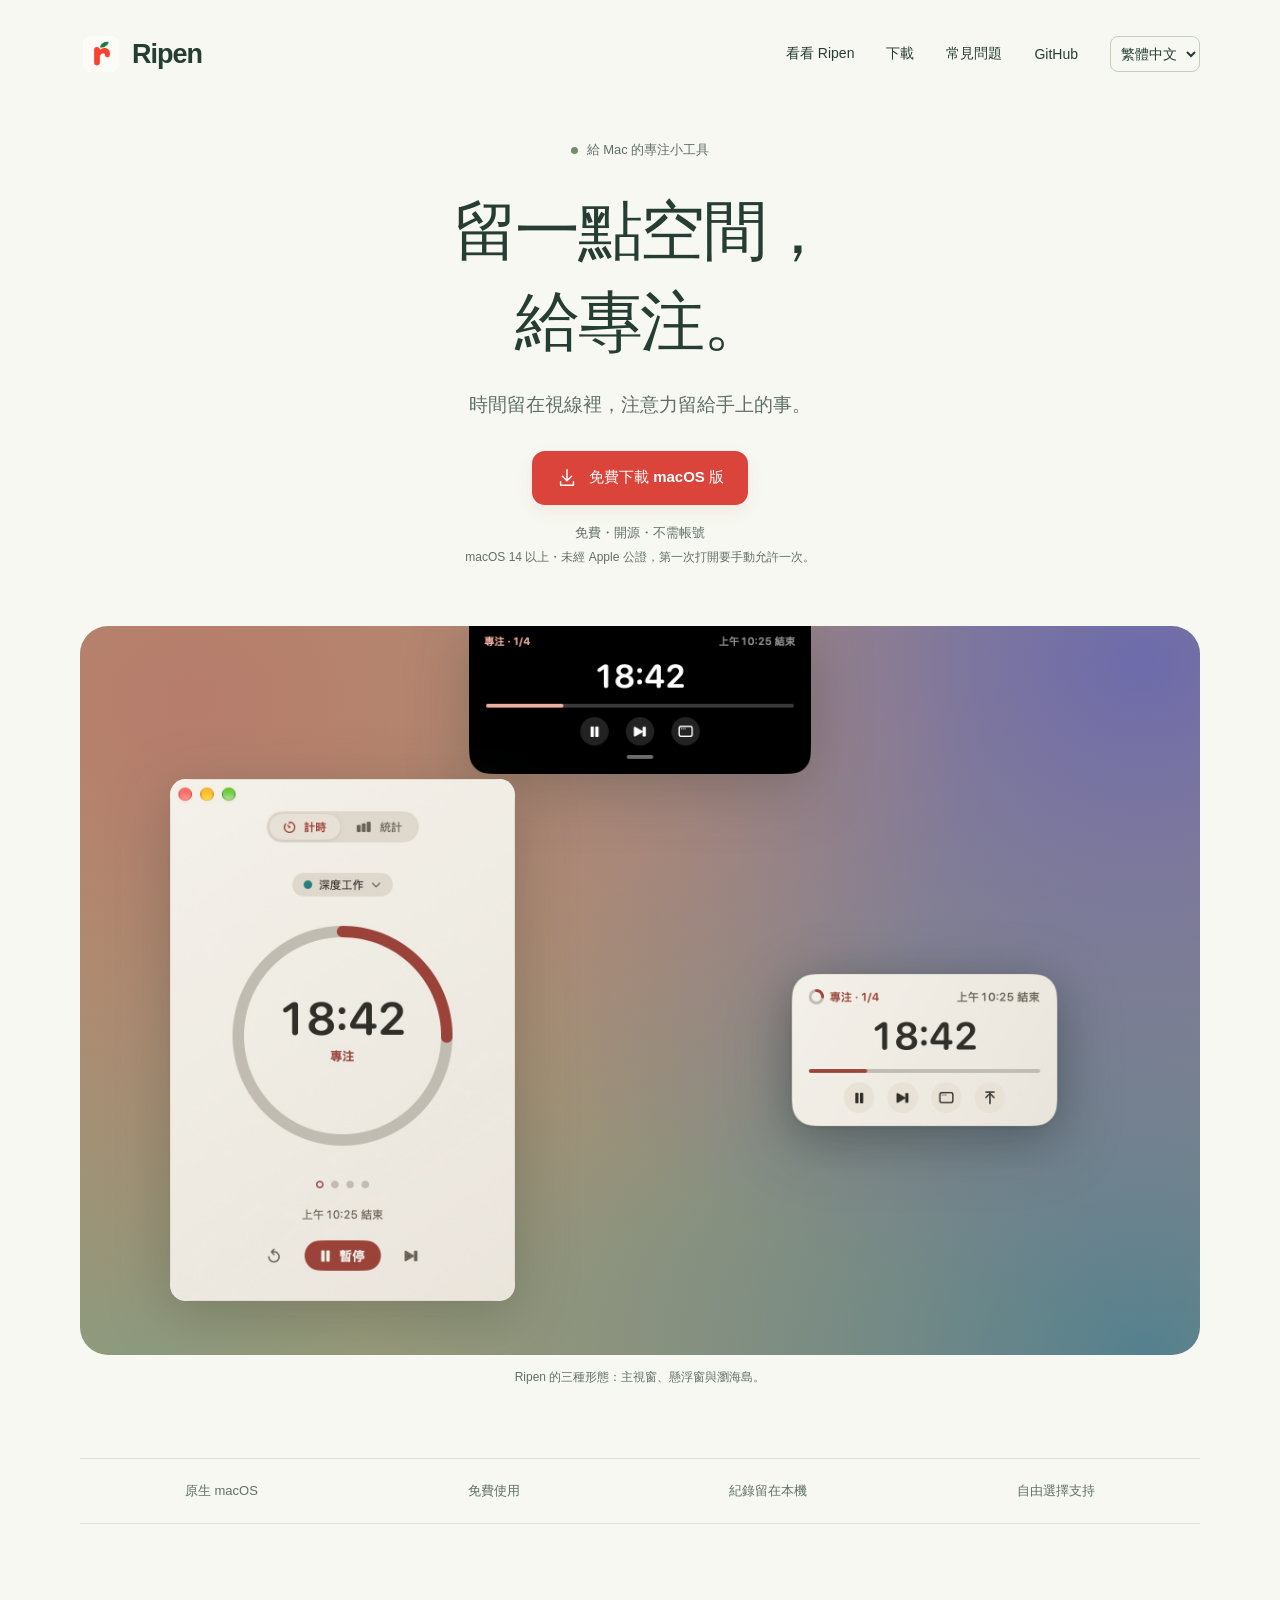
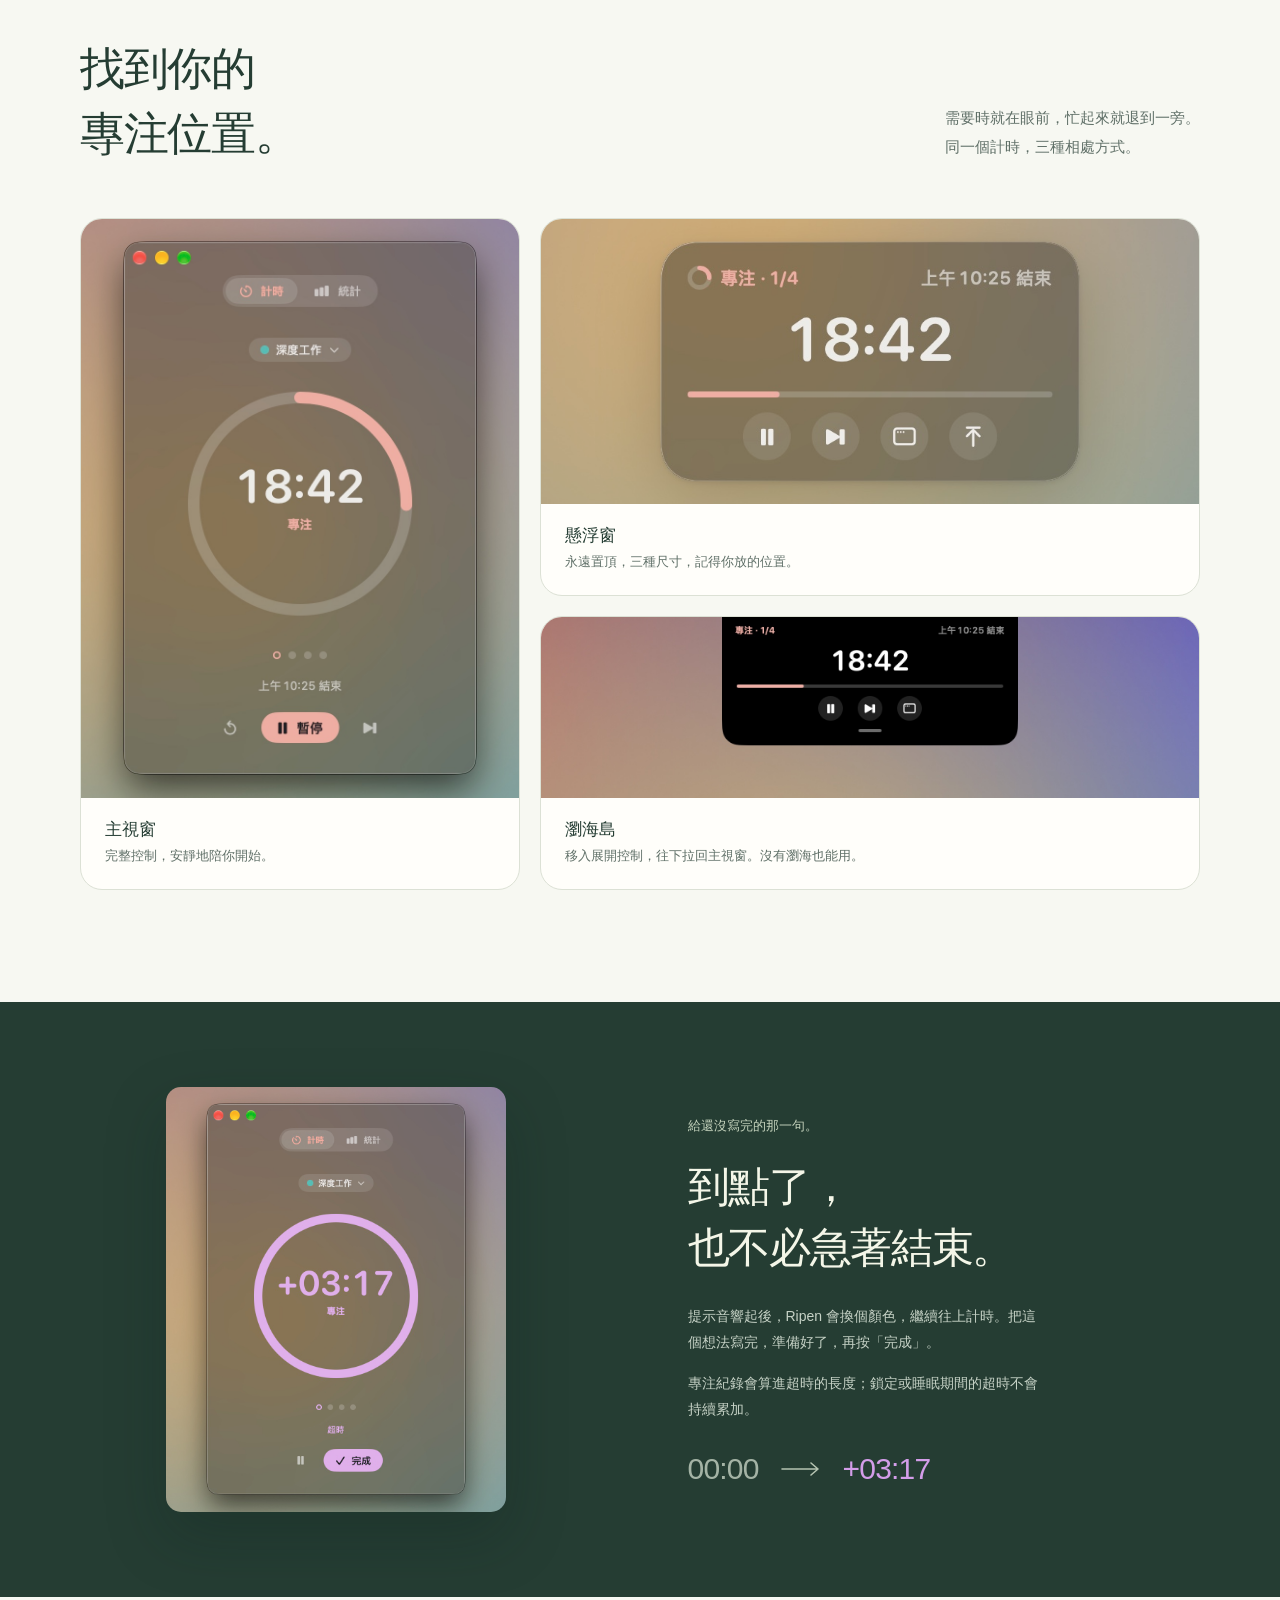
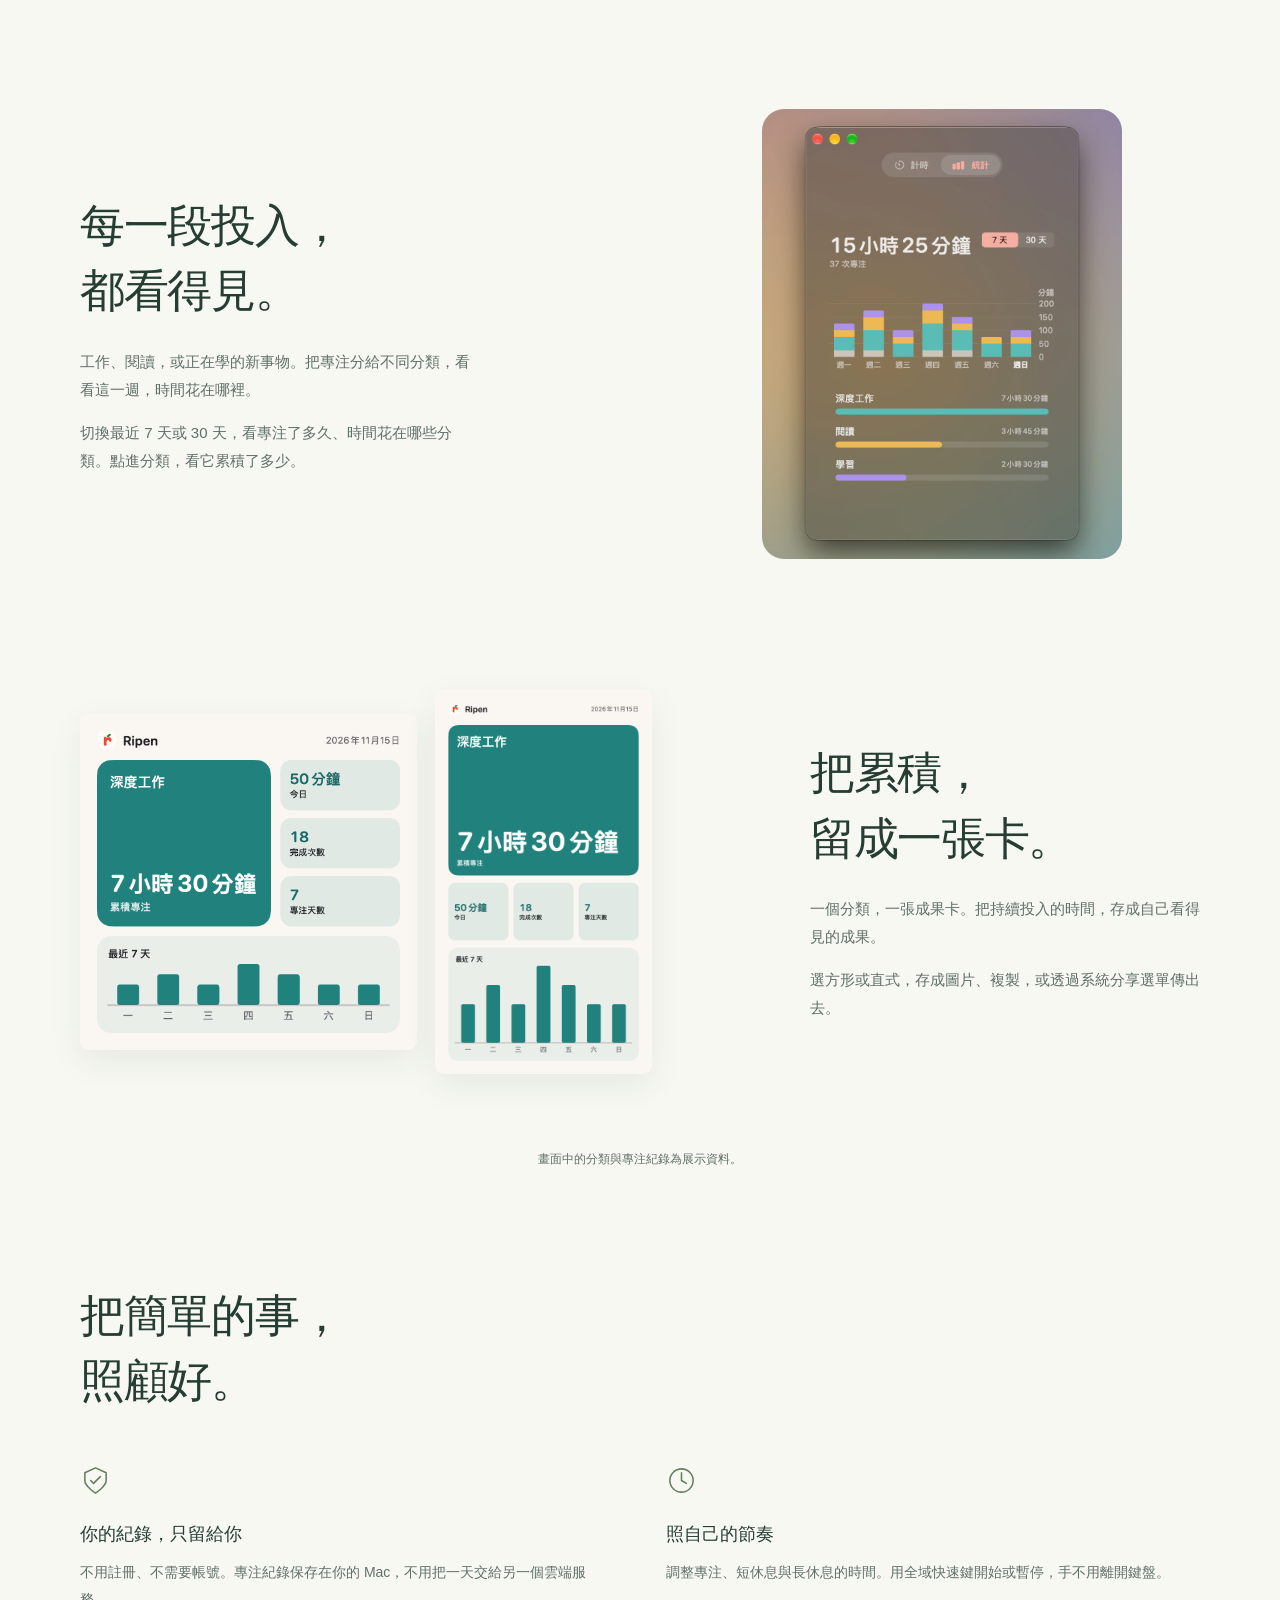
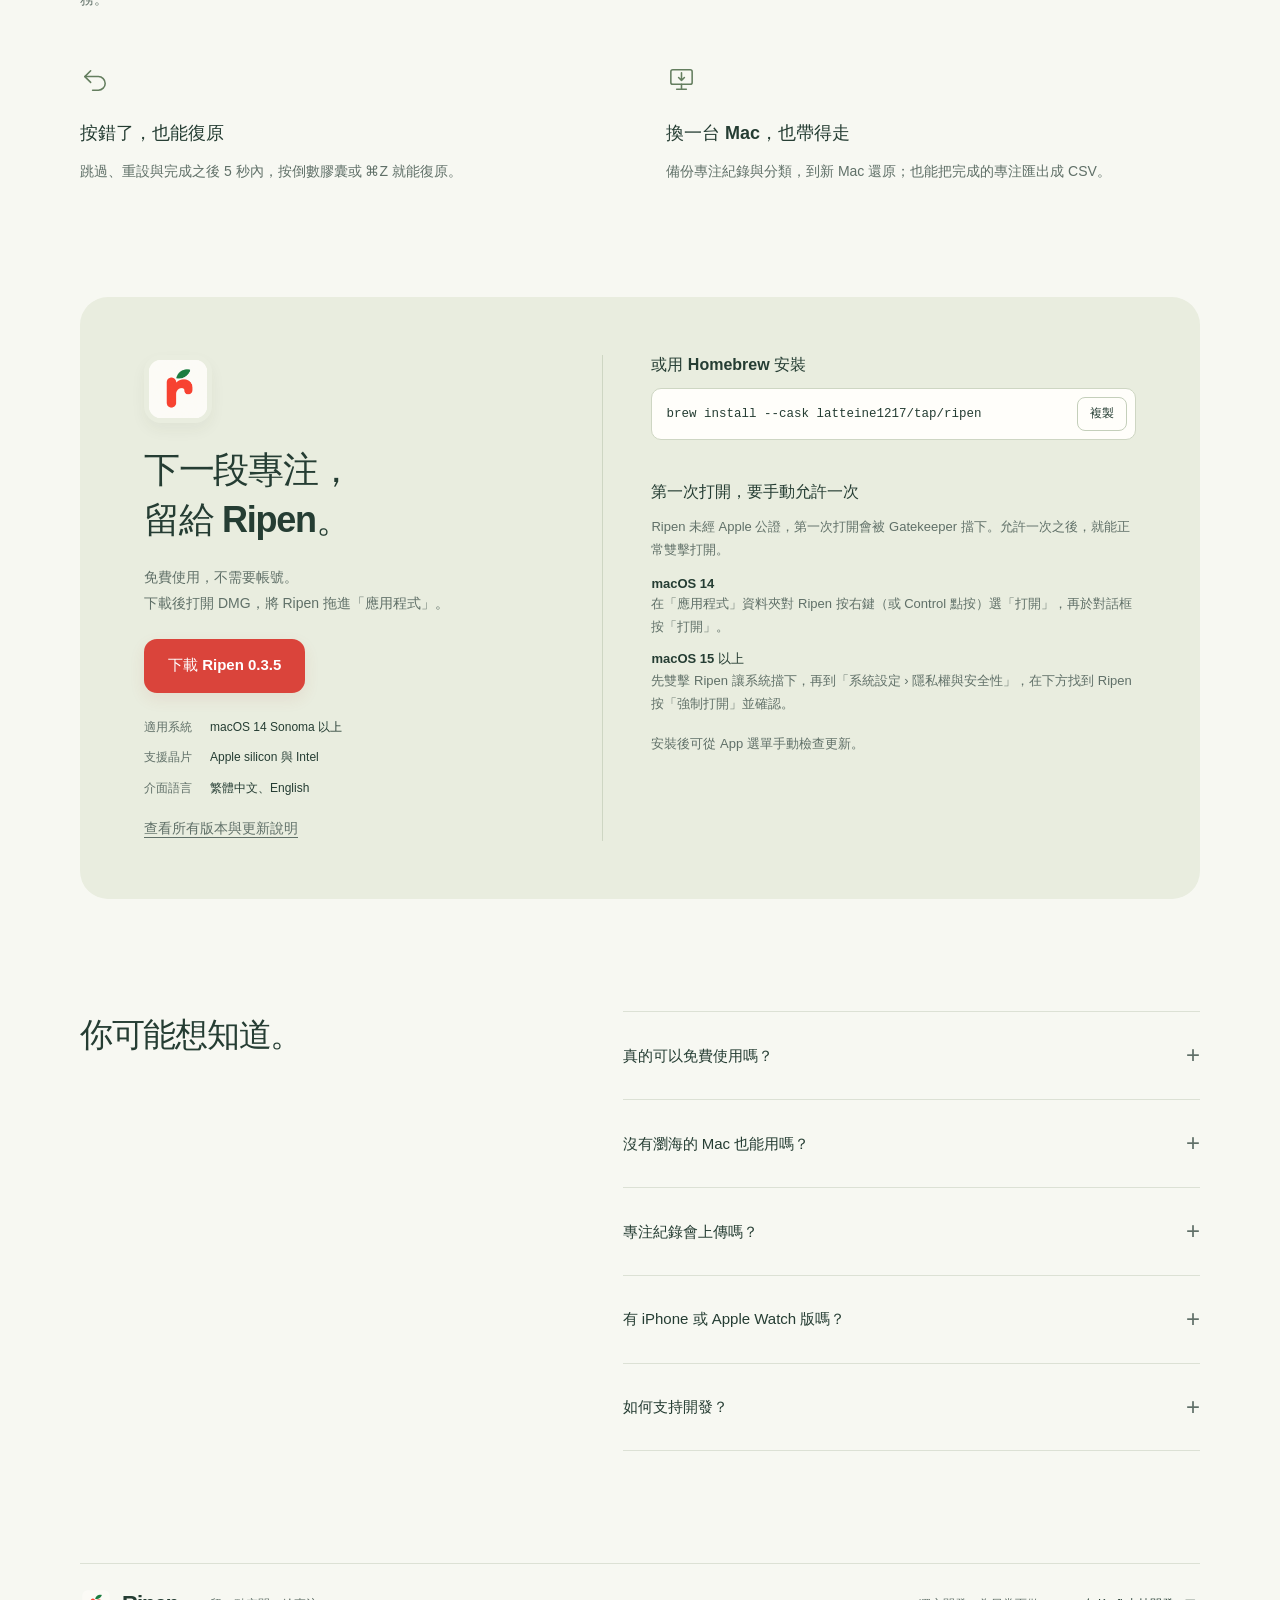
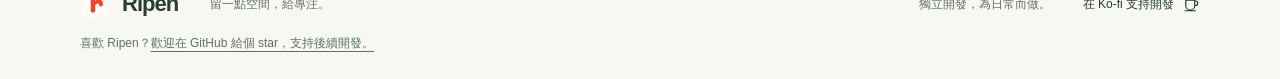
==== commit d51e45ee: "chore: prepare 0.3.5 Version 0.3.5 (build 14). The changelog describes the internal restructuring of" ====
--- a/website/index.html
+++ b/website/index.html
@@ -104,7 +104,7 @@
         <img class="download-icon" src="assets/app-icon.png" alt="" width="80" height="80" loading="lazy">
         <h2 id="download-title">下一段專注，<br>留給 Ripen。</h2>
         <p>免費使用，不需要帳號。<br>下載後打開 DMG，將 Ripen 拖進「應用程式」。</p>
-        <a class="button button-primary" href="https://github.com/latteine1217/ripen/releases/download/v0.3.4/Ripen-0.3.4.dmg">下載 Ripen 0.3.4</a>
+        <a class="button button-primary" href="https://github.com/latteine1217/ripen/releases/download/v0.3.5/Ripen-0.3.5.dmg">下載 Ripen 0.3.5</a>
         <dl><div><dt>適用系統</dt><dd>macOS 14 Sonoma 以上</dd></div><div><dt>支援晶片</dt><dd>Apple silicon 與 Intel</dd></div><div><dt>介面語言</dt><dd>繁體中文、English</dd></div></dl>
         <p class="install-note"><a href="https://github.com/latteine1217/ripen/releases">查看所有版本與更新說明</a></p>
       </div>
